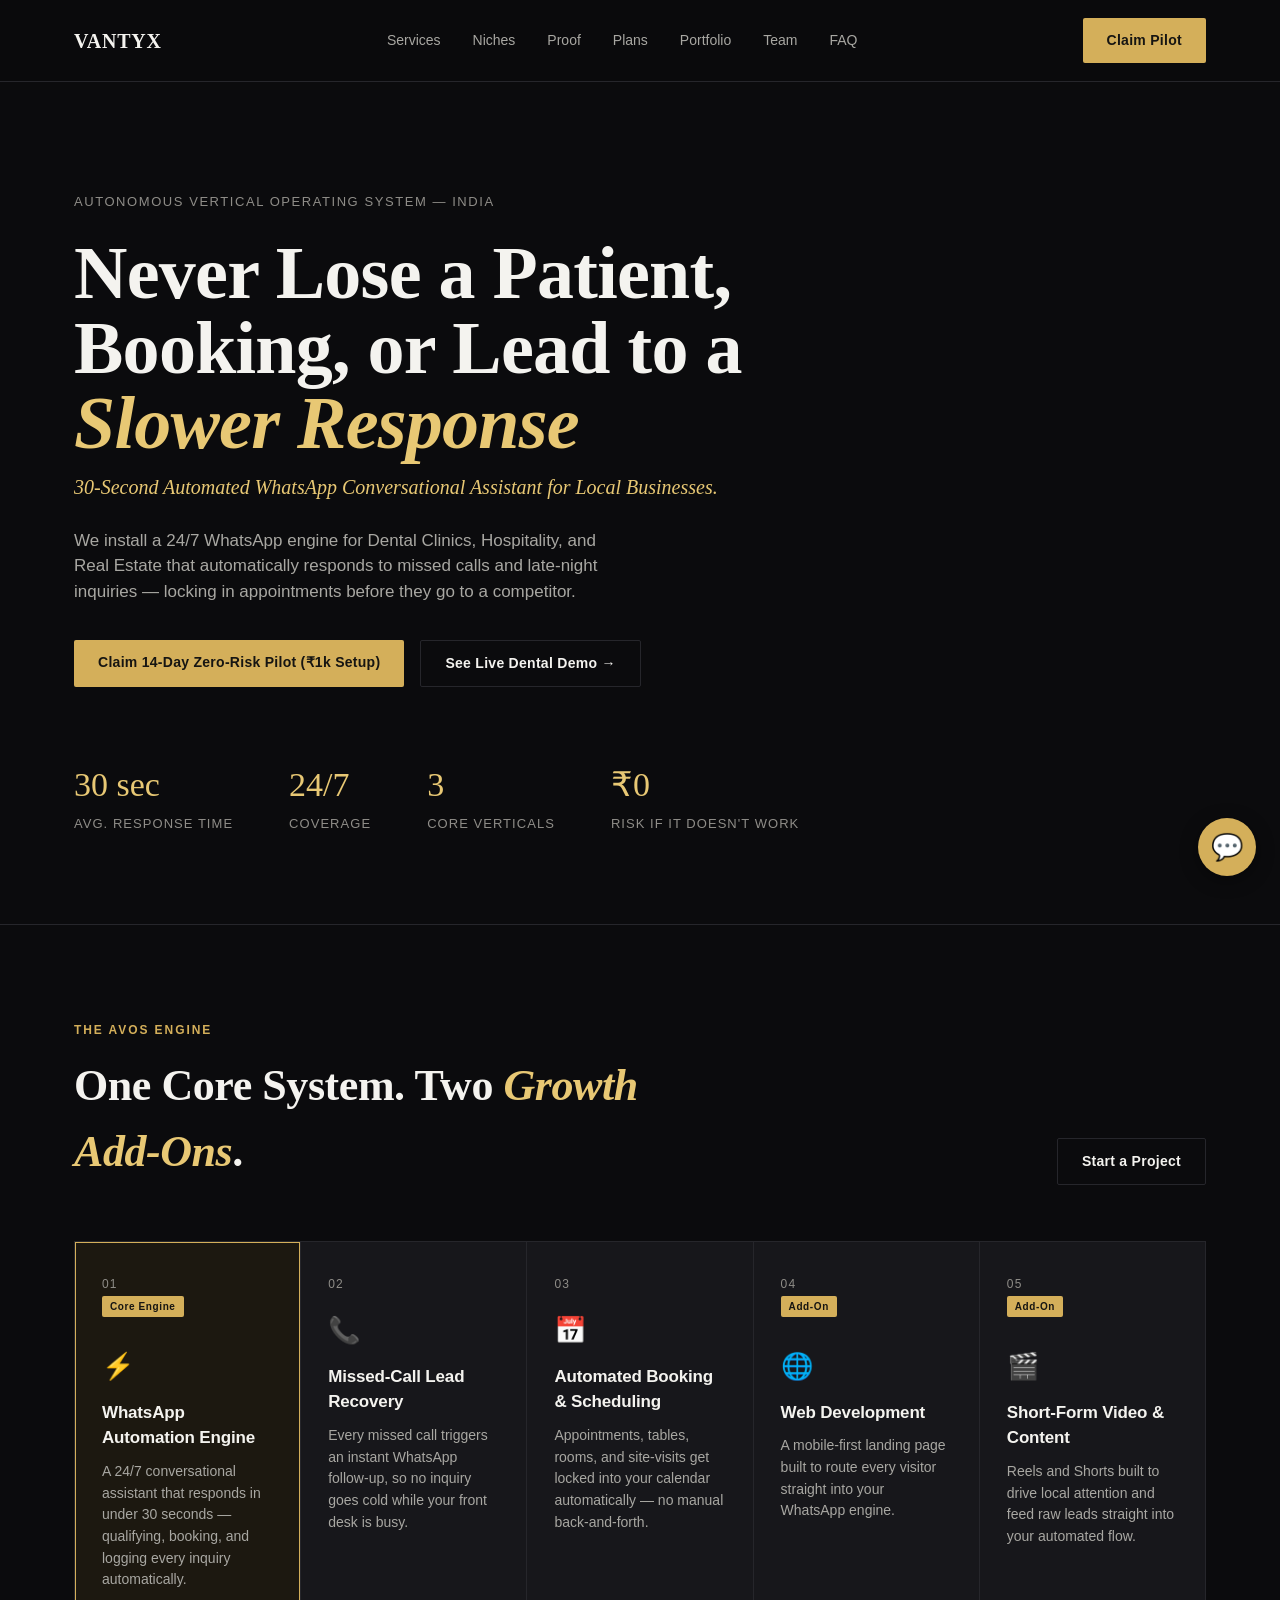
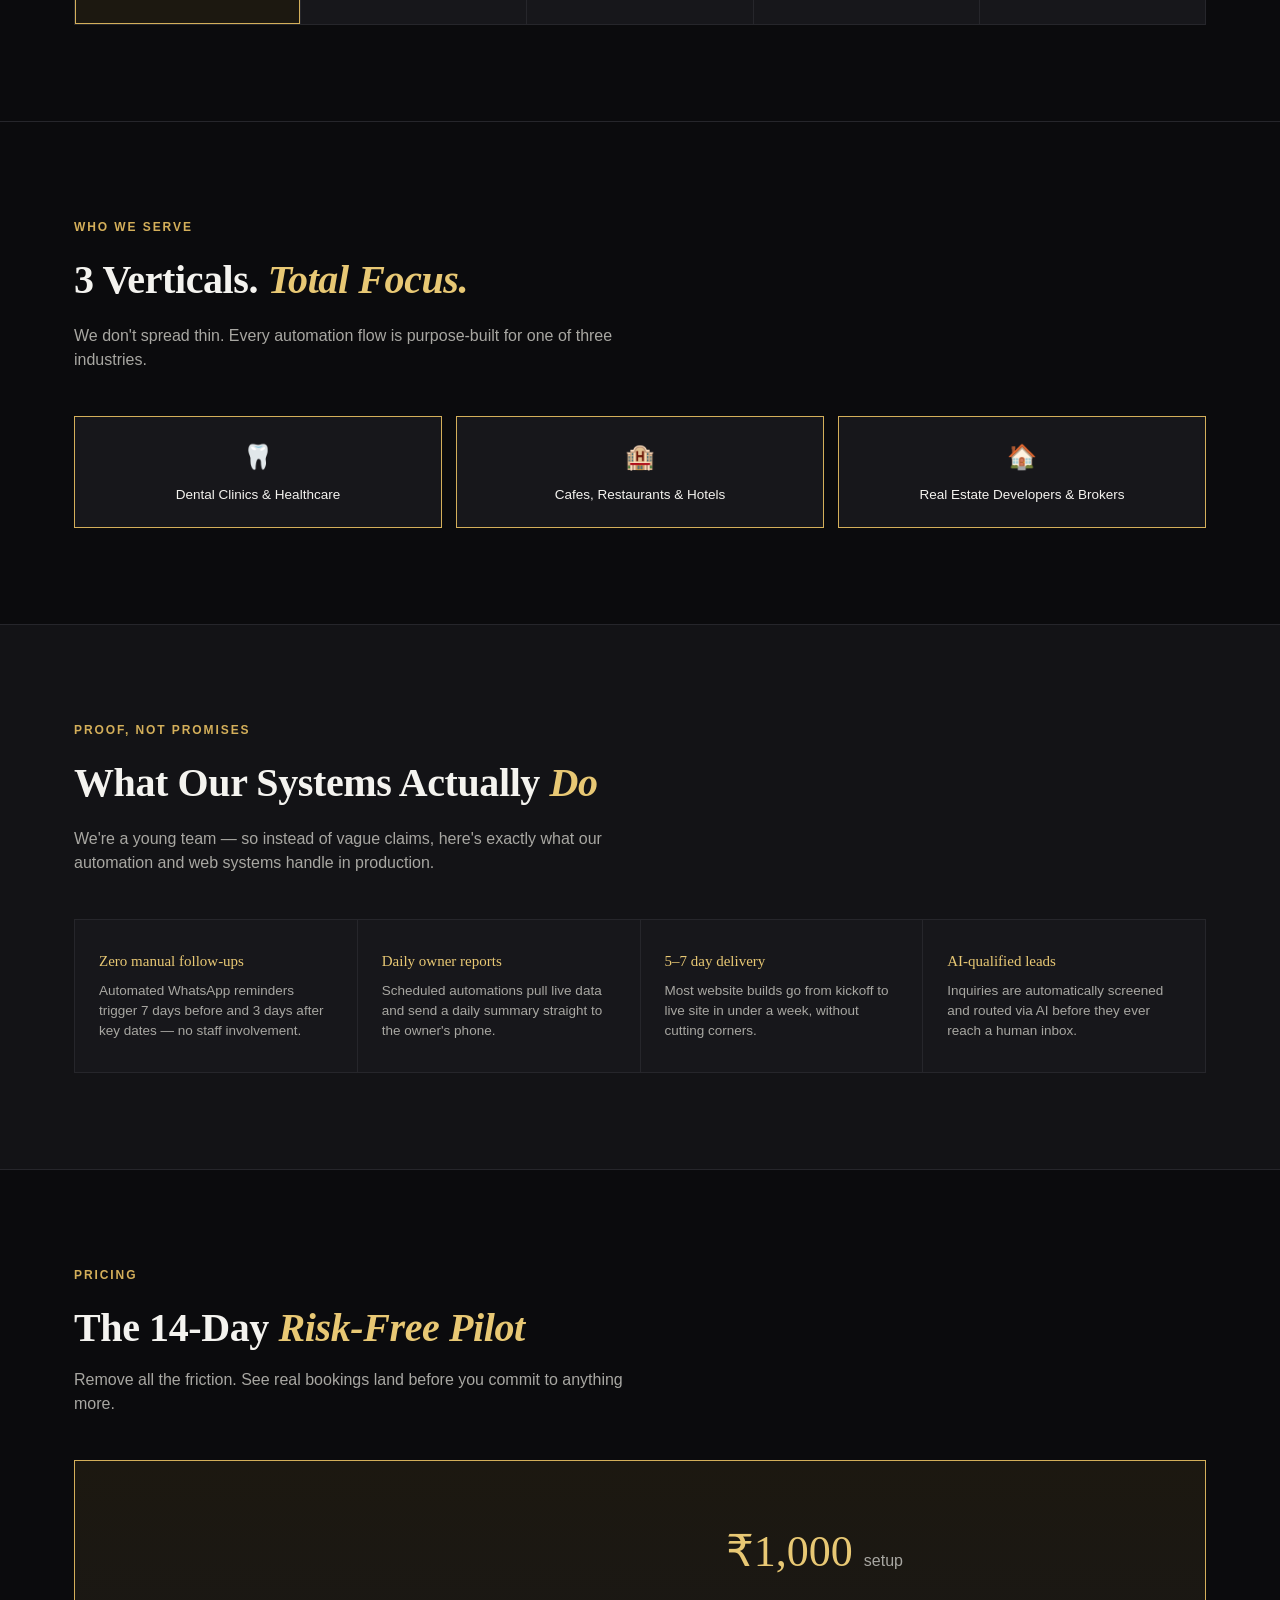
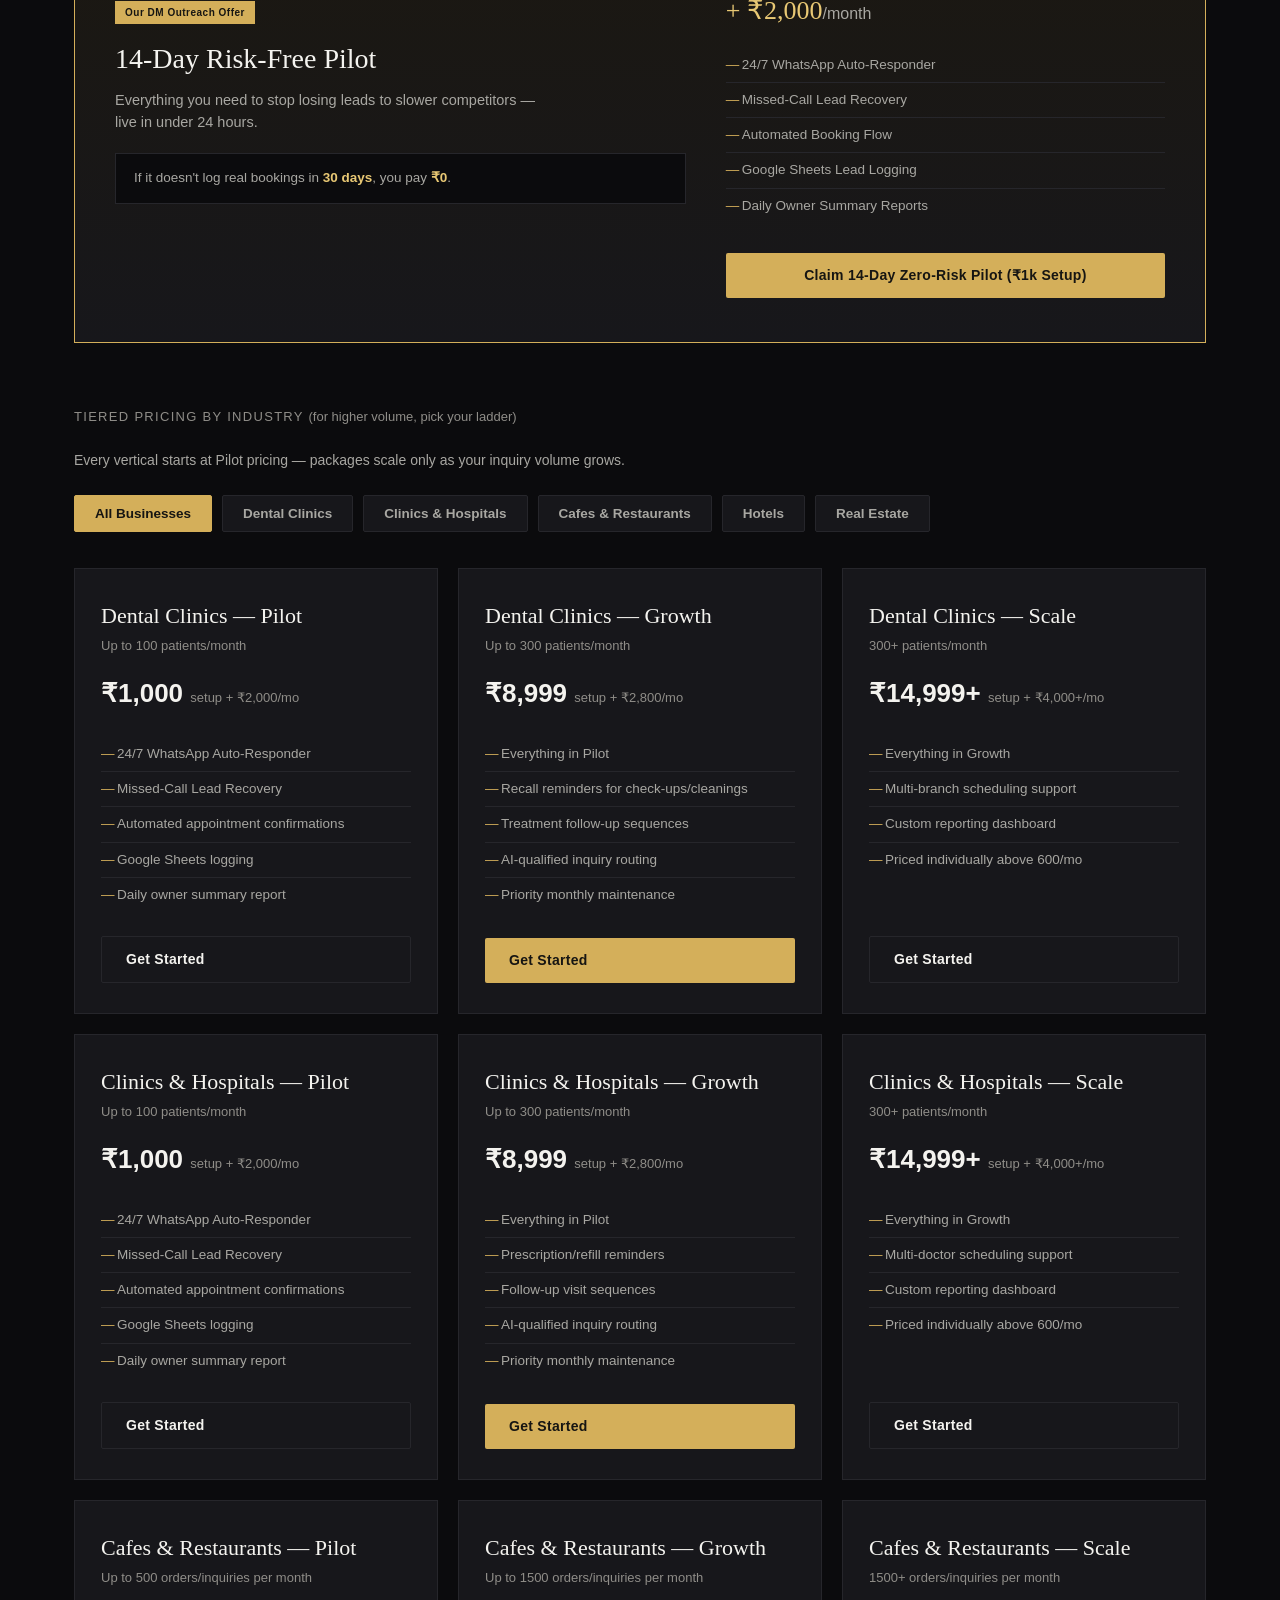
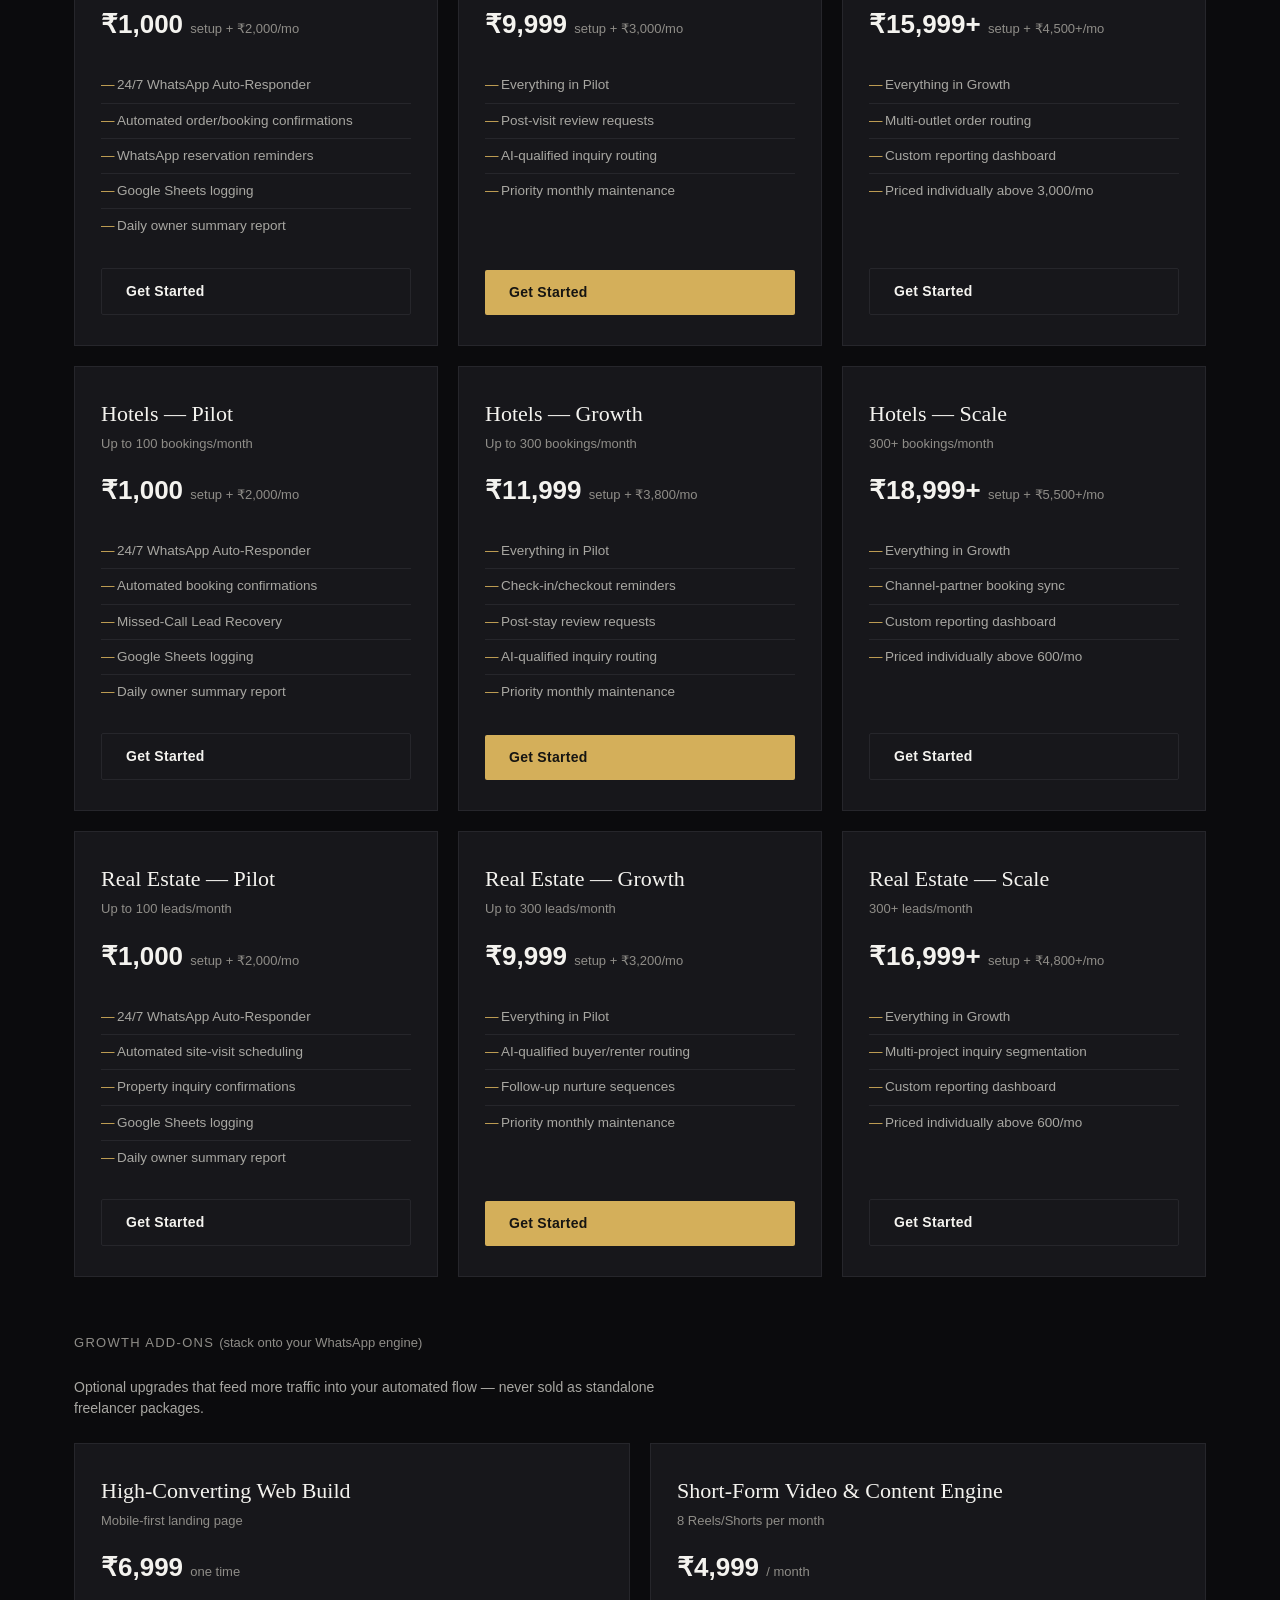
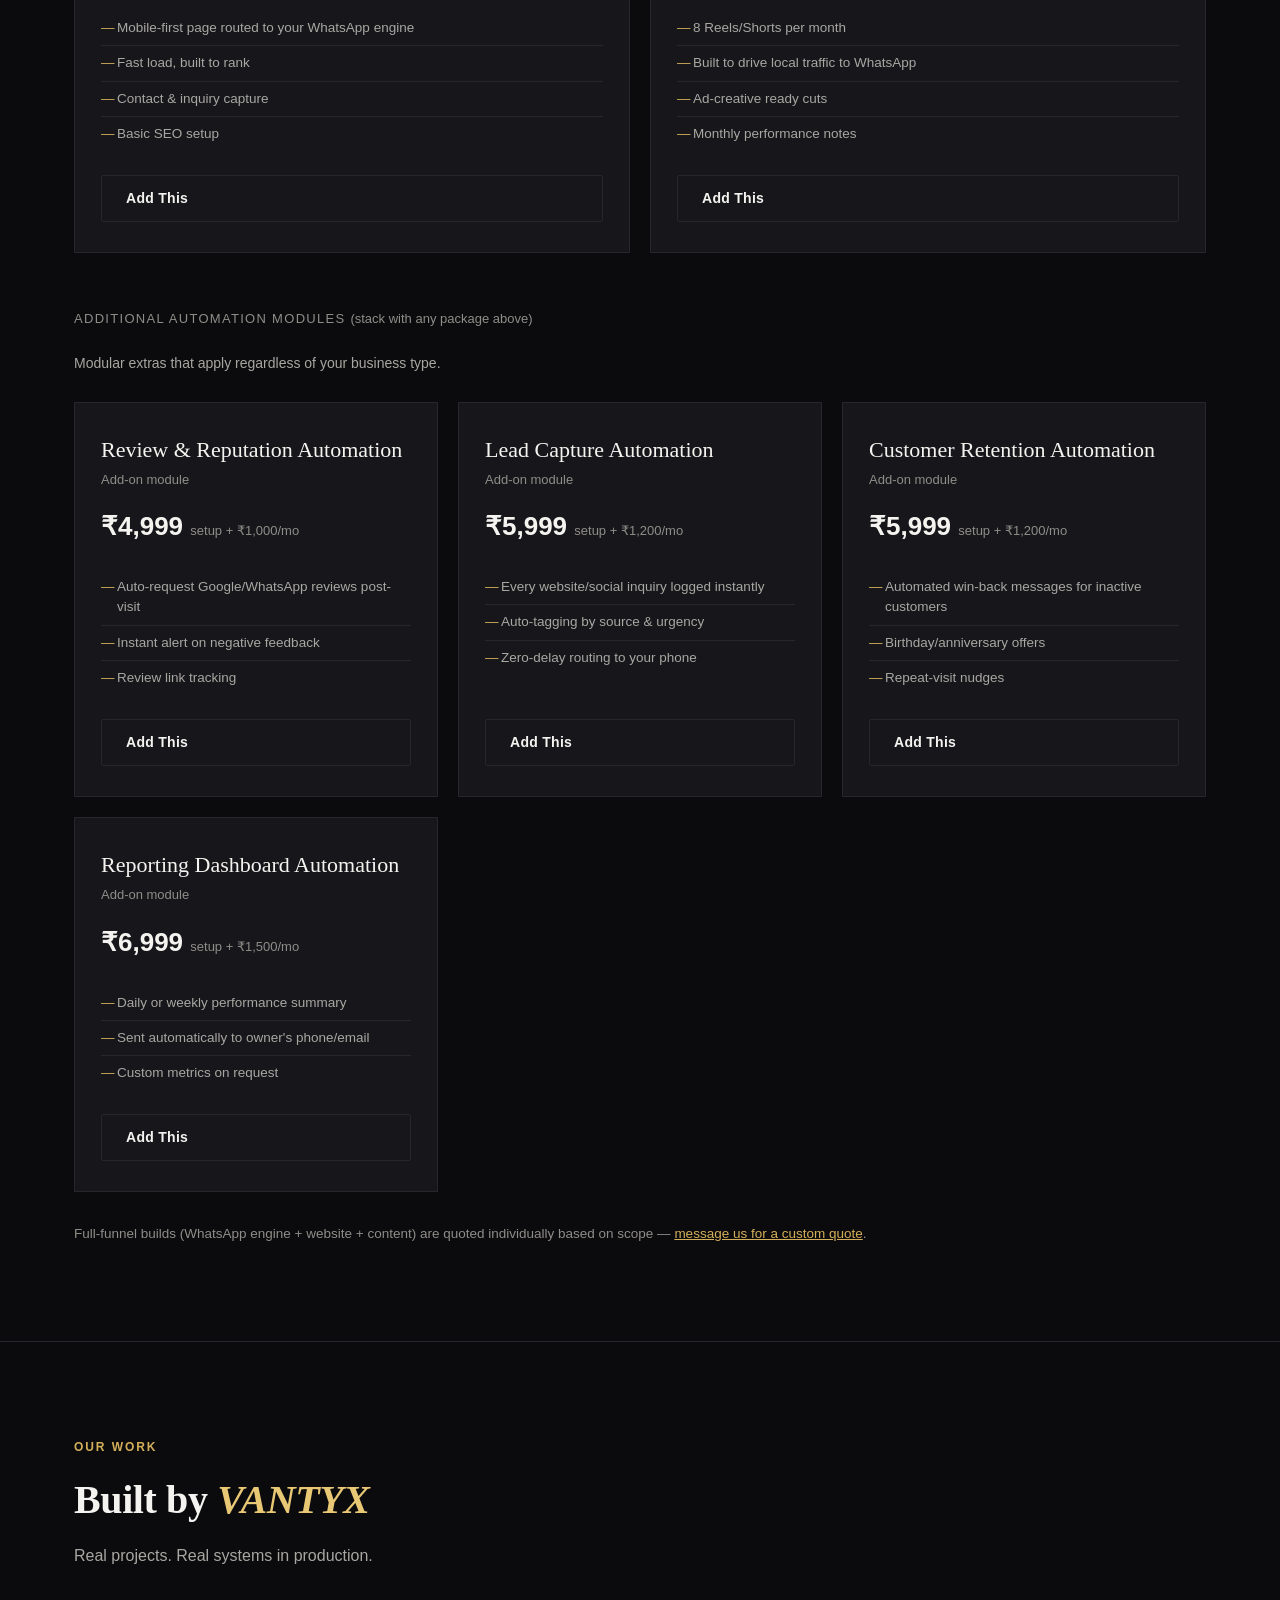
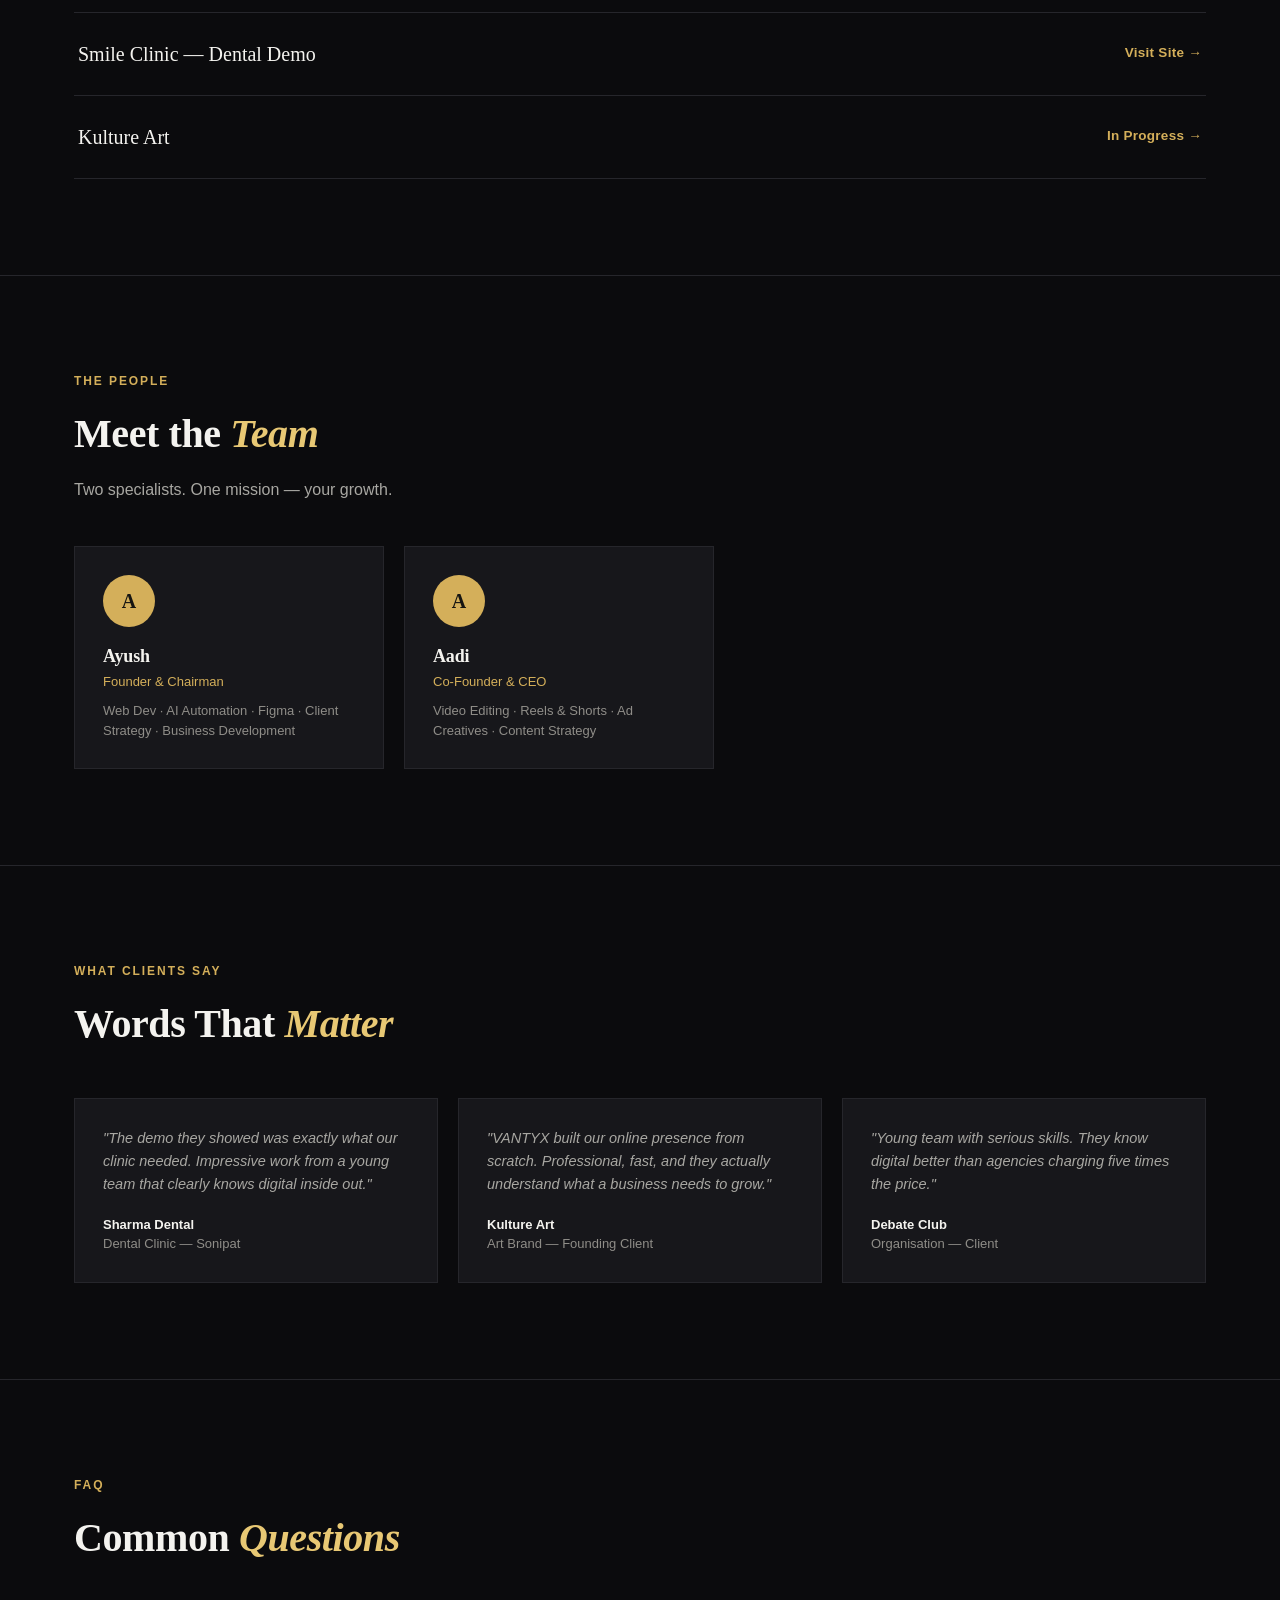
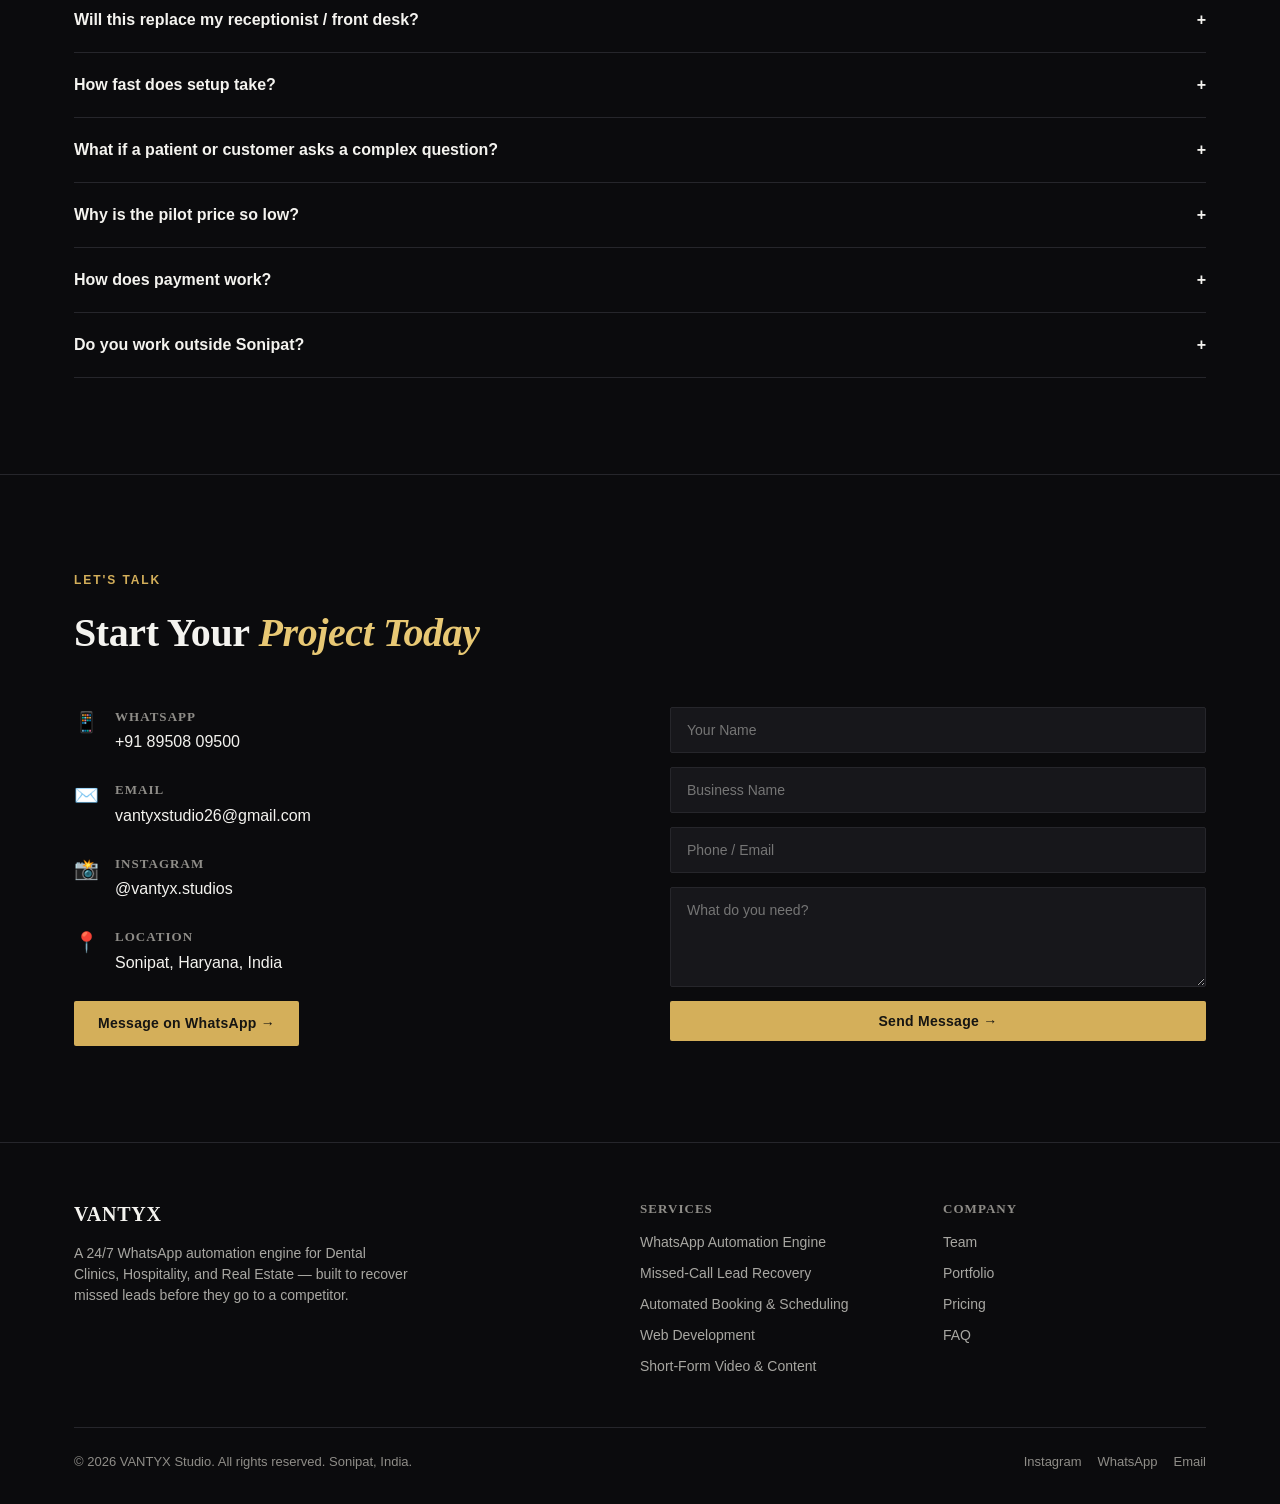
==== index.html @ e20c411e "Add files via upload" ====
<!DOCTYPE html>
<html lang="en-IN">
<head>
<meta charset="UTF-8">
<meta name="viewport" content="width=device-width, initial-scale=1.0">
<title>VANTYX — 24/7 WhatsApp Booking Engine for Dental, Hospitality & Real Estate</title>
<meta name="description" content="VANTYX installs a 24/7 automated WhatsApp booking engine for Dental Clinics, Hospitality, and Real Estate — recovering missed calls and after-hours inquiries before they go to a competitor. 14-day risk-free pilot.">
<meta name="keywords" content="WhatsApp automation for dental clinics, missed call lead recovery, automated booking engine, WhatsApp business assistant India, real estate lead qualification automation, hotel and restaurant WhatsApp bookings, Sonipat Haryana automation agency">
<meta name="robots" content="index, follow">
<meta name="author" content="VANTYX Studio">
<meta name="theme-color" content="#0b0b0d">
<meta name="format-detection" content="telephone=no">
<link rel="icon" href="data:image/svg+xml,%3Csvg xmlns='http://www.w3.org/2000/svg' viewBox='0 0 64 64'%3E%3Crect width='64' height='64' fill='%230b0b0d'/%3E%3Ctext x='32' y='44' font-family='Georgia,serif' font-size='34' font-weight='700' fill='%23d4af5a' text-anchor='middle'%3EV%3C/text%3E%3C/svg%3E">
<link rel="apple-touch-icon" href="data:image/svg+xml,%3Csvg xmlns='http://www.w3.org/2000/svg' viewBox='0 0 64 64'%3E%3Crect width='64' height='64' fill='%230b0b0d'/%3E%3Ctext x='32' y='44' font-family='Georgia,serif' font-size='34' font-weight='700' fill='%23d4af5a' text-anchor='middle'%3EV%3C/text%3E%3C/svg%3E">
<link rel="canonical" href="https://vantyx-studio.netlify.app/">

<!-- Open Graph -->
<meta property="og:type" content="website">
<meta property="og:title" content="VANTYX — 24/7 WhatsApp Booking Engine for Local Businesses">
<meta property="og:description" content="Never lose a patient, booking, or lead to a slower response. 30-second automated WhatsApp assistant for Dental Clinics, Hospitality & Real Estate. 14-day risk-free pilot.">
<meta property="og:url" content="https://vantyx-studio.netlify.app/">
<meta property="og:site_name" content="VANTYX">
<meta property="og:locale" content="en_IN">

<!-- Twitter Card -->
<meta name="twitter:card" content="summary">
<meta name="twitter:title" content="VANTYX — 24/7 WhatsApp Booking Engine for Local Businesses">
<meta name="twitter:description" content="Never lose a patient, booking, or lead to a slower response. 30-second automated WhatsApp assistant for Dental Clinics, Hospitality & Real Estate. 14-day risk-free pilot.">

<!-- Structured Data -->
<script type="application/ld+json">
{
  "@context": "https://schema.org",
  "@type": "ProfessionalService",
  "name": "VANTYX",
  "description": "Autonomous WhatsApp booking engine and lead-recovery automation for Dental Clinics, Hospitality, and Real Estate businesses.",
  "url": "https://vantyx-studio.netlify.app/",
  "telephone": "+91-89508-09500",
  "email": "vantyxstudio26@gmail.com",
  "address": {
    "@type": "PostalAddress",
    "addressLocality": "Sonipat",
    "addressRegion": "Haryana",
    "addressCountry": "IN"
  },
  "areaServed": ["Sonipat", "Panipat", "Karnal", "Ambala", "Faridabad", "Gurugram", "Haryana", "India"],
  "priceRange": "₹₹",
  "sameAs": ["https://instagram.com/vantyx.studios"],
  "makesOffer": [
    {"@type": "Offer", "itemOffered": {"@type": "Service", "name": "WhatsApp Automation Engine"}},
    {"@type": "Offer", "itemOffered": {"@type": "Service", "name": "Missed-Call Lead Recovery"}},
    {"@type": "Offer", "itemOffered": {"@type": "Service", "name": "Automated Booking & Site-Visit Scheduling"}},
    {"@type": "Offer", "itemOffered": {"@type": "Service", "name": "Web Development"}},
    {"@type": "Offer", "itemOffered": {"@type": "Service", "name": "Short-Form Video Content"}}
  ]
}
</script>

<script type="application/ld+json">
{
  "@context": "https://schema.org",
  "@type": "FAQPage",
  "mainEntity": [
    {"@type": "Question", "name": "Will this replace my receptionist / front desk?", "acceptedAnswer": {"@type": "Answer", "text": "No — it covers the moments your front desk can't: after hours, during rush, and the 30+ minutes it takes to call back a missed inquiry. Your team still runs the desk; the WhatsApp engine just makes sure nothing falls through the cracks before they can get to it."}},
    {"@type": "Question", "name": "How fast does setup take?", "acceptedAnswer": {"@type": "Answer", "text": "Under 24 hours. We connect your phone line, website, or Instagram page, configure the booking flow for your business, and it's live — no waiting weeks for a build."}},
    {"@type": "Question", "name": "What if a patient or customer asks a complex question?", "acceptedAnswer": {"@type": "Answer", "text": "The assistant handles the standard 80% — hours, availability, pricing ranges, booking — instantly. Anything it can't answer gets flagged and routed straight to your team on WhatsApp, so no inquiry is ever left hanging."}},
    {"@type": "Question", "name": "Why is the pilot price so low?", "acceptedAnswer": {"@type": "Answer", "text": "Because we'd rather prove it works with real bookings than sell you on a promise. ₹1,000 setup and ₹2,000/month covers our cost to get you live — if it doesn't log real bookings in 30 days, you pay ₹0 and walk away."}},
    {"@type": "Question", "name": "How does payment work?", "acceptedAnswer": {"@type": "Answer", "text": "₹1,000 setup to get started, ₹2,000/month from there — via UPI. Simple and transparent, with no long-term lock-in required."}},
    {"@type": "Question", "name": "Do you work outside Sonipat?", "acceptedAnswer": {"@type": "Answer", "text": "Absolutely. We work with businesses across Haryana — Panipat, Karnal, Ambala, Faridabad, Gurugram — and beyond. Everything is handled online and set up remotely."}}
  ]
}
</script>

<link rel="stylesheet" href="style.css">
</head>
<body>

<a class="skip-link" href="#main">Skip to content</a>

<header>
  <nav class="wrap" aria-label="Primary">
    <div class="logo">VANTYX</div>
    <div class="navlinks" id="navlinks">
      <a href="#services">Services</a>
      <a href="#niches">Niches</a>
      <a href="#proof">Proof</a>
      <a href="#plans">Plans</a>
      <a href="#portfolio">Portfolio</a>
      <a href="#team">Team</a>
      <a href="#faq">FAQ</a>
    </div>
    <div class="nav-right">
      <a class="btn btn-gold nav-cta" href="https://wa.me/918950809500?text=Hi%20VANTYX%2C%20I%27d%20like%20to%20claim%20the%2014-Day%20Zero-Risk%20Pilot.">Claim Pilot</a>
      <button class="menu-toggle" id="menuToggle" aria-label="Open menu" aria-expanded="false" aria-controls="navlinks">
        <span></span><span></span><span></span>
      </button>
    </div>
  </nav>
</header>

<main id="main">

<section class="hero">
  <div class="wrap">
    <div class="hero-tag">Autonomous Vertical Operating System — India</div>
    <h1>Never Lose a Patient, Booking, or Lead to a <em>Slower Response</em></h1>
    <div class="hero-sub">30-Second Automated WhatsApp Conversational Assistant for Local Businesses.</div>
    <p class="hero-desc">We install a 24/7 WhatsApp engine for Dental Clinics, Hospitality, and Real Estate that automatically responds to missed calls and late-night inquiries — locking in appointments before they go to a competitor.</p>
    <div class="hero-cta">
      <a class="btn btn-gold" href="https://wa.me/918950809500?text=Hi%20VANTYX%2C%20I%27d%20like%20to%20claim%20the%2014-Day%20Zero-Risk%20Pilot%20(%E2%82%B91k%20Setup).">Claim 14-Day Zero-Risk Pilot (₹1k Setup)</a>
      <a class="btn btn-outline" href="https://smile-clinic-dental.netlify.app" target="_blank" rel="noopener">See Live Dental Demo →</a>
    </div>
    <div class="stats">
      <div><div class="stat-num">30 sec</div><div class="stat-label">Avg. Response Time</div></div>
      <div><div class="stat-num">24/7</div><div class="stat-label">Coverage</div></div>
      <div><div class="stat-num">3</div><div class="stat-label">Core Verticals</div></div>
      <div><div class="stat-num">₹0</div><div class="stat-label">Risk If It Doesn't Work</div></div>
    </div>
  </div>
</section>

<section id="services">
  <div class="wrap">
    <div class="services-head">
      <div>
        <div class="eyebrow">The AVOS Engine</div>
        <h2>One Core System. Two <em>Growth Add-Ons</em>.</h2>
      </div>
      <a class="btn btn-outline" href="#contact">Start a Project</a>
    </div>
    <div class="service-grid">
      <div class="service-card featured">
        <div class="service-num">01</div>
        <span class="tag-new">Core Engine</span>
        <div class="service-icon">⚡</div>
        <h3>WhatsApp Automation Engine</h3>
        <p>A 24/7 conversational assistant that responds in under 30 seconds — qualifying, booking, and logging every inquiry automatically.</p>
      </div>
      <div class="service-card">
        <div class="service-num">02</div>
        <div class="service-icon">📞</div>
        <h3>Missed-Call Lead Recovery</h3>
        <p>Every missed call triggers an instant WhatsApp follow-up, so no inquiry goes cold while your front desk is busy.</p>
      </div>
      <div class="service-card">
        <div class="service-num">03</div>
        <div class="service-icon">📅</div>
        <h3>Automated Booking & Scheduling</h3>
        <p>Appointments, tables, rooms, and site-visits get locked into your calendar automatically — no manual back-and-forth.</p>
      </div>
      <div class="service-card">
        <div class="service-num">04</div>
        <span class="tag-new">Add-On</span>
        <div class="service-icon">🌐</div>
        <h3>Web Development</h3>
        <p>A mobile-first landing page built to route every visitor straight into your WhatsApp engine.</p>
      </div>
      <div class="service-card">
        <div class="service-num">05</div>
        <span class="tag-new">Add-On</span>
        <div class="service-icon">🎬</div>
        <h3>Short-Form Video & Content</h3>
        <p>Reels and Shorts built to drive local attention and feed raw leads straight into your automated flow.</p>
      </div>
    </div>
  </div>
</section>

<section id="niches">
  <div class="wrap">
    <div class="eyebrow">Who We Serve</div>
    <h2 class="section-title" style="max-width:560px;">3 Verticals. <em>Total Focus.</em></h2>
    <p style="color:var(--text-dim); margin-top:14px; max-width:560px;">We don't spread thin. Every automation flow is purpose-built for one of three industries.</p>
    <div class="niche-grid">
      <div class="niche-pill new"><span>🦷</span>Dental Clinics & Healthcare</div>
      <div class="niche-pill new"><span>🏨</span>Cafes, Restaurants & Hotels</div>
      <div class="niche-pill new"><span>🏠</span>Real Estate Developers & Brokers</div>
    </div>
  </div>
</section>

<section id="proof" class="proof-strip">
  <div class="wrap">
    <div class="eyebrow">Proof, Not Promises</div>
    <h2 class="section-title" style="max-width:600px;">What Our Systems Actually <em>Do</em></h2>
    <p style="color:var(--text-dim); margin-top:14px; max-width:560px;">We're a young team — so instead of vague claims, here's exactly what our automation and web systems handle in production.</p>
    <div class="proof-grid">
      <div class="proof-card">
        <div class="n">Zero manual follow-ups</div>
        <p>Automated WhatsApp reminders trigger 7 days before and 3 days after key dates — no staff involvement.</p>
      </div>
      <div class="proof-card">
        <div class="n">Daily owner reports</div>
        <p>Scheduled automations pull live data and send a daily summary straight to the owner's phone.</p>
      </div>
      <div class="proof-card">
        <div class="n">5–7 day delivery</div>
        <p>Most website builds go from kickoff to live site in under a week, without cutting corners.</p>
      </div>
      <div class="proof-card">
        <div class="n">AI-qualified leads</div>
        <p>Inquiries are automatically screened and routed via AI before they ever reach a human inbox.</p>
      </div>
    </div>
  </div>
</section>

<section id="plans">
  <div class="wrap">
    <div class="eyebrow">Pricing</div>
    <h2 class="section-title">The 14-Day <em>Risk-Free Pilot</em></h2>
    <p class="plans-sub">Remove all the friction. See real bookings land before you commit to anything more.</p>

    <div class="plan-card pilot-card" style="margin-top:44px;">
      <div>
        <div class="plan-badge" style="position:static; display:inline-block; margin-bottom:14px;">Our DM Outreach Offer</div>
        <div class="plan-name" style="font-size:28px;">14-Day Risk-Free Pilot</div>
        <p style="color:var(--text-dim); font-size:14.5px; margin-top:10px; max-width:420px;">Everything you need to stop losing leads to slower competitors — live in under 24 hours.</p>
        <div class="pilot-guarantee">If it doesn't log real bookings in <strong>30 days</strong>, you pay <strong>₹0</strong>.</div>
      </div>
      <div>
        <div class="pilot-price-big">₹1,000 <span>setup</span></div>
        <div class="pilot-price-big" style="font-size:26px; margin-top:0;">+ ₹2,000<span>/month</span></div>
        <ul class="plan-list" style="margin-top:18px;">
          <li>24/7 WhatsApp Auto-Responder</li>
          <li>Missed-Call Lead Recovery</li>
          <li>Automated Booking Flow</li>
          <li>Google Sheets Lead Logging</li>
          <li>Daily Owner Summary Reports</li>
        </ul>
        <a class="btn btn-gold" style="width:100%; text-align:center; margin-top:6px;" href="https://wa.me/918950809500?text=Hi%20VANTYX%2C%20I%27d%20like%20to%20claim%20the%2014-Day%20Zero-Risk%20Pilot%20(%E2%82%B91k%20Setup).">Claim 14-Day Zero-Risk Pilot (₹1k Setup)</a>
      </div>
    </div>

    <div class="plan-group-label" style="margin-top:64px;">Tiered Pricing By Industry <span style="color:var(--text-faint); text-transform:none; letter-spacing:0;">(for higher volume, pick your ladder)</span></div>
    <p style="color:var(--text-dim); font-size:14px; max-width:640px; margin-bottom:24px;">Every vertical starts at Pilot pricing — packages scale only as your inquiry volume grows.</p>

    <div class="automation-filter">
      <button class="filter-btn active" data-filter="all">All Businesses</button>
      <button class="filter-btn" data-filter="dental">Dental Clinics</button>
      <button class="filter-btn" data-filter="clinics">Clinics & Hospitals</button>
      <button class="filter-btn" data-filter="cafe">Cafes & Restaurants</button>
      <button class="filter-btn" data-filter="hotels">Hotels</button>
      <button class="filter-btn" data-filter="realestate">Real Estate</button>
    </div>

    <div class="plan-grid" id="automationGrid">
      <!-- All verticals are generated dynamically by JS below -->
    </div>

    <div class="plan-group-label" style="margin-top:56px;">Growth Add-Ons <span style="color:var(--text-faint); text-transform:none; letter-spacing:0;">(stack onto your WhatsApp engine)</span></div>
    <p style="color:var(--text-dim); font-size:14px; max-width:640px; margin-bottom:24px;">Optional upgrades that feed more traffic into your automated flow — never sold as standalone freelancer packages.</p>
    <div class="plan-grid" style="grid-template-columns:repeat(2,1fr);">
      <div class="plan-card">
        <div class="plan-name">High-Converting Web Build</div>
        <div class="plan-desc">Mobile-first landing page</div>
        <div class="plan-price">₹6,999 <span>one time</span></div>
        <ul class="plan-list">
          <li>Mobile-first page routed to your WhatsApp engine</li>
          <li>Fast load, built to rank</li>
          <li>Contact & inquiry capture</li>
          <li>Basic SEO setup</li>
        </ul>
        <a class="btn btn-outline" href="https://wa.me/918950809500?text=Hi%20VANTYX%2C%20I%27m%20interested%20in%20the%20High-Converting%20Web%20Build%20add-on.%20Can%20you%20share%20more%20details%3F">Add This</a>
      </div>
      <div class="plan-card">
        <div class="plan-name">Short-Form Video & Content Engine</div>
        <div class="plan-desc">8 Reels/Shorts per month</div>
        <div class="plan-price">₹4,999 <span>/ month</span></div>
        <ul class="plan-list">
          <li>8 Reels/Shorts per month</li>
          <li>Built to drive local traffic to WhatsApp</li>
          <li>Ad-creative ready cuts</li>
          <li>Monthly performance notes</li>
        </ul>
        <a class="btn btn-outline" href="https://wa.me/918950809500?text=Hi%20VANTYX%2C%20I%27m%20interested%20in%20the%20Short-Form%20Video%20%26%20Content%20Engine%20add-on.%20Can%20you%20share%20more%20details%3F">Add This</a>
      </div>
    </div>

    <div class="plan-group-label" style="margin-top:56px;">Additional Automation Modules <span style="color:var(--text-faint); text-transform:none; letter-spacing:0;">(stack with any package above)</span></div>
    <p style="color:var(--text-dim); font-size:14px; max-width:640px; margin-bottom:28px;">Modular extras that apply regardless of your business type.</p>
    <div class="plan-grid">
      <div class="plan-card">
        <div class="plan-name">Review & Reputation Automation</div>
        <div class="plan-desc">Add-on module</div>
        <div class="plan-price">₹4,999 <span>setup + ₹1,000/mo</span></div>
        <ul class="plan-list">
          <li>Auto-request Google/WhatsApp reviews post-visit</li>
          <li>Instant alert on negative feedback</li>
          <li>Review link tracking</li>
        </ul>
        <a class="btn btn-outline" href="https://wa.me/918950809500?text=Hi%20VANTYX%2C%20I%27m%20interested%20in%20the%20Review%20%26%20Reputation%20Automation%20add-on.%20Can%20you%20share%20more%20details%3F">Add This</a>
      </div>
      <div class="plan-card">
        <div class="plan-name">Lead Capture Automation</div>
        <div class="plan-desc">Add-on module</div>
        <div class="plan-price">₹5,999 <span>setup + ₹1,200/mo</span></div>
        <ul class="plan-list">
          <li>Every website/social inquiry logged instantly</li>
          <li>Auto-tagging by source & urgency</li>
          <li>Zero-delay routing to your phone</li>
        </ul>
        <a class="btn btn-outline" href="https://wa.me/918950809500?text=Hi%20VANTYX%2C%20I%27m%20interested%20in%20the%20Lead%20Capture%20Automation%20add-on.%20Can%20you%20share%20more%20details%3F">Add This</a>
      </div>
      <div class="plan-card">
        <div class="plan-name">Customer Retention Automation</div>
        <div class="plan-desc">Add-on module</div>
        <div class="plan-price">₹5,999 <span>setup + ₹1,200/mo</span></div>
        <ul class="plan-list">
          <li>Automated win-back messages for inactive customers</li>
          <li>Birthday/anniversary offers</li>
          <li>Repeat-visit nudges</li>
        </ul>
        <a class="btn btn-outline" href="https://wa.me/918950809500?text=Hi%20VANTYX%2C%20I%27m%20interested%20in%20the%20Customer%20Retention%20Automation%20add-on.%20Can%20you%20share%20more%20details%3F">Add This</a>
      </div>
      <div class="plan-card">
        <div class="plan-name">Reporting Dashboard Automation</div>
        <div class="plan-desc">Add-on module</div>
        <div class="plan-price">₹6,999 <span>setup + ₹1,500/mo</span></div>
        <ul class="plan-list">
          <li>Daily or weekly performance summary</li>
          <li>Sent automatically to owner's phone/email</li>
          <li>Custom metrics on request</li>
        </ul>
        <a class="btn btn-outline" href="https://wa.me/918950809500?text=Hi%20VANTYX%2C%20I%27m%20interested%20in%20the%20Reporting%20Dashboard%20Automation%20add-on.%20Can%20you%20share%20more%20details%3F">Add This</a>
      </div>
    </div>

    <p style="margin-top:32px; font-size:13.5px; color:var(--text-faint);">Full-funnel builds (WhatsApp engine + website + content) are quoted individually based on scope — <a href="https://wa.me/918950809500" style="color:var(--gold); text-decoration:underline;">message us for a custom quote</a>.</p>
  </div>
</section>

<section id="portfolio">
  <div class="wrap">
    <div class="eyebrow">Our Work</div>
    <h2 class="section-title">Built by <em>VANTYX</em></h2>
    <p style="color:var(--text-dim); margin-top:14px;">Real projects. Real systems in production.</p>
    <div class="port-list">
      <a class="port-row" href="https://smile-clinic-dental.netlify.app" target="_blank" rel="noopener">
        <span class="port-row-name">Smile Clinic — Dental Demo</span>
        <span class="port-row-link">Visit Site →</span>
      </a>
      <a class="port-row" href="#contact">
        <span class="port-row-name">Kulture Art</span>
        <span class="port-row-link">In Progress →</span>
      </a>
    </div>
  </div>
</section>

<section id="team">
  <div class="wrap">
    <div class="eyebrow">The People</div>
    <h2 class="section-title">Meet the <em>Team</em></h2>
    <p style="color:var(--text-dim); margin-top:14px;">Two specialists. One mission — your growth.</p>
    <div class="team-grid">
      <div class="team-card">
        <div class="avatar">A</div>
        <h3>Ayush</h3>
        <div class="team-role">Founder & Chairman</div>
        <div class="team-skills">Web Dev · AI Automation · Figma · Client Strategy · Business Development</div>
      </div>
      <div class="team-card">
        <div class="avatar">A</div>
        <h3>Aadi</h3>
        <div class="team-role">Co-Founder & CEO</div>
        <div class="team-skills">Video Editing · Reels & Shorts · Ad Creatives · Content Strategy</div>
      </div>
    </div>
  </div>
</section>

<section>
  <div class="wrap">
    <div class="eyebrow">What Clients Say</div>
    <h2 class="section-title">Words That <em>Matter</em></h2>
    <div class="test-grid">
      <div class="test-card">
        <p>"The demo they showed was exactly what our clinic needed. Impressive work from a young team that clearly knows digital inside out."</p>
        <div class="test-who"><strong>Sharma Dental</strong><br>Dental Clinic — Sonipat</div>
      </div>
      <div class="test-card">
        <p>"VANTYX built our online presence from scratch. Professional, fast, and they actually understand what a business needs to grow."</p>
        <div class="test-who"><strong>Kulture Art</strong><br>Art Brand — Founding Client</div>
      </div>
      <div class="test-card">
        <p>"Young team with serious skills. They know digital better than agencies charging five times the price."</p>
        <div class="test-who"><strong>Debate Club</strong><br>Organisation — Client</div>
      </div>
    </div>
  </div>
</section>

<section id="faq">
  <div class="wrap">
    <div class="eyebrow">FAQ</div>
    <h2 class="section-title" style="margin-bottom:20px;">Common <em>Questions</em></h2>

    <details>
      <summary>Will this replace my receptionist / front desk? <span>+</span></summary>
      <p>No — it covers the moments your front desk can't: after hours, during rush, and the 30+ minutes it takes to call back a missed inquiry. Your team still runs the desk; the WhatsApp engine just makes sure nothing falls through the cracks before they can get to it.</p>
    </details>
    <details>
      <summary>How fast does setup take? <span>+</span></summary>
      <p>Under 24 hours. We connect your phone line, website, or Instagram page, configure the booking flow for your business, and it's live — no waiting weeks for a build.</p>
    </details>
    <details>
      <summary>What if a patient or customer asks a complex question? <span>+</span></summary>
      <p>The assistant handles the standard 80% — hours, availability, pricing ranges, booking — instantly. Anything it can't answer gets flagged and routed straight to your team on WhatsApp, so no inquiry is ever left hanging.</p>
    </details>
    <details>
      <summary>Why is the pilot price so low? <span>+</span></summary>
      <p>Because we'd rather prove it works with real bookings than sell you on a promise. ₹1,000 setup and ₹2,000/month covers our cost to get you live — if it doesn't log real bookings in 30 days, you pay ₹0 and walk away.</p>
    </details>
    <details>
      <summary>How does payment work? <span>+</span></summary>
      <p>₹1,000 setup to get started, ₹2,000/month from there — via UPI. Simple and transparent, with no long-term lock-in required.</p>
    </details>
    <details>
      <summary>Do you work outside Sonipat? <span>+</span></summary>
      <p>Absolutely. We work with businesses across Haryana — Panipat, Karnal, Ambala, Faridabad, Gurugram — and beyond. Everything is handled online and set up remotely.</p>
    </details>
  </div>
</section>

<section id="contact">
  <div class="wrap">
    <div class="eyebrow">Let's Talk</div>
    <h2 class="section-title">Start Your <em>Project Today</em></h2>
    <div class="contact-grid">
      <div>
        <div class="contact-row">
          <div class="contact-icon">📱</div>
          <div><h4>WhatsApp</h4><a href="https://wa.me/918950809500">+91 89508 09500</a></div>
        </div>
        <div class="contact-row">
          <div class="contact-icon">✉️</div>
          <div><h4>Email</h4><a href="mailto:vantyxstudio26@gmail.com">vantyxstudio26@gmail.com</a></div>
        </div>
        <div class="contact-row">
          <div class="contact-icon">📸</div>
          <div><h4>Instagram</h4><a href="https://instagram.com/vantyx.studios" target="_blank" rel="noopener">@vantyx.studios</a></div>
        </div>
        <div class="contact-row">
          <div class="contact-icon">📍</div>
          <div><h4>Location</h4>Sonipat, Haryana, India</div>
        </div>
        <a class="btn btn-gold" href="https://wa.me/918950809500">Message on WhatsApp →</a>
      </div>
      <form id="contactForm">
        <label class="sr-only" for="cf-name">Your Name</label>
        <input type="text" id="cf-name" name="name" placeholder="Your Name" required>
        <label class="sr-only" for="cf-business">Business Name</label>
        <input type="text" id="cf-business" name="business" placeholder="Business Name">
        <label class="sr-only" for="cf-contact">Phone / Email</label>
        <input type="text" id="cf-contact" name="contact" placeholder="Phone / Email" required>
        <label class="sr-only" for="cf-need">What do you need?</label>
        <textarea id="cf-need" name="need" placeholder="What do you need?"></textarea>
        <button class="btn btn-gold" type="submit" style="border:none; cursor:pointer;">Send Message →</button>
      </form>
    </div>
  </div>
</section>

</main>

<footer>
  <div class="wrap">
    <div class="foot-grid">
      <div>
        <div class="logo" style="margin-bottom:14px;">VANTYX</div>
        <p style="color:var(--text-dim); font-size:14px; max-width:340px;">A 24/7 WhatsApp automation engine for Dental Clinics, Hospitality, and Real Estate — built to recover missed leads before they go to a competitor.</p>
      </div>
      <div>
        <h4>Services</h4>
        <ul>
          <li><a href="#services">WhatsApp Automation Engine</a></li>
          <li><a href="#services">Missed-Call Lead Recovery</a></li>
          <li><a href="#services">Automated Booking &amp; Scheduling</a></li>
          <li><a href="#services">Web Development</a></li>
          <li><a href="#services">Short-Form Video &amp; Content</a></li>
        </ul>
      </div>
      <div>
        <h4>Company</h4>
        <ul>
          <li><a href="#team">Team</a></li>
          <li><a href="#portfolio">Portfolio</a></li>
          <li><a href="#plans">Pricing</a></li>
          <li><a href="#faq">FAQ</a></li>
        </ul>
      </div>
    </div>
    <div class="foot-bottom">
      <div>© 2026 VANTYX Studio. All rights reserved. Sonipat, India.</div>
      <div style="display:flex; gap:16px;">
        <a href="https://instagram.com/vantyx.studios" target="_blank" rel="noopener">Instagram</a>
        <a href="https://wa.me/918950809500">WhatsApp</a>
        <a href="mailto:vantyxstudio26@gmail.com">Email</a>
      </div>
    </div>
  </div>
</footer>

<!-- CHATBOT WIDGET -->
<button id="vantyx-chat-toggle" aria-label="Chat with VANTYX" aria-expanded="false" aria-controls="vantyx-chat-window">💬</button>
<div id="vantyx-chat-window" role="dialog" aria-label="VANTYX Assistant chat" aria-hidden="true">
  <div class="chat-header">
    <div>
      <h4>VANTYX Assistant</h4>
      <p>● Online — usually replies instantly</p>
    </div>
    <button class="chat-close" id="vantyx-chat-close" aria-label="Close chat">×</button>
  </div>
  <div class="chat-body" id="vantyx-chat-body" aria-live="polite">
    <div class="chat-msg bot">Hey! 👋 I'm the VANTYX assistant. Ask me about our services, pricing, or automation packages for your business — or tap a quick option below.</div>
  </div>
  <div class="chat-quick" id="vantyx-chat-quick">
    <button data-q="services">Our Services</button>
    <button data-q="pricing">Pricing</button>
    <button data-q="realestate">Real Estate Automation</button>
    <button data-q="cafe">Cafe Automation</button>
    <button data-q="contact">Talk to a Human</button>
  </div>
  <div class="chat-input-row">
    <label class="sr-only" for="vantyx-chat-input">Type your question</label>
    <input type="text" id="vantyx-chat-input" placeholder="Type your question...">
    <button id="vantyx-chat-send">Send</button>
  </div>
</div>

<script src="script.js"></script>

</body>
</html>
---- style.css ----
:root{
    --bg: #0b0b0d;
    --bg-raised: #131316;
    --bg-card: #17171b;
    --line: #26262b;
    --text: #f4f3ef;
    --text-dim: #a8a7a2;
    --text-faint: #8f8d88;
    --gold: #d4af5a;
    --gold-bright: #e8c874;
    --accent: #7c5cff;
    --success: #6fae7c;
  }
  *{box-sizing:border-box; margin:0; padding:0;}
  html{scroll-behavior:smooth;}
  body{
    background:var(--bg);
    color:var(--text);
    font-family: 'Inter', -apple-system, BlinkMacSystemFont, 'Segoe UI', sans-serif;
    line-height:1.5;
    -webkit-font-smoothing:antialiased;
  }
  h1,h2,h3,h4{
    font-family: 'Georgia', 'Times New Roman', serif;
    font-weight:700;
    letter-spacing:-0.01em;
  }
  em{font-style:italic; color:var(--gold-bright);}
  a{color:inherit; text-decoration:none;}
  img{max-width:100%; display:block;}
  .wrap{max-width:1180px; margin:0 auto; padding:0 24px;}
  .eyebrow{
    text-transform:uppercase; letter-spacing:0.16em; font-size:12px;
    color:var(--gold); font-weight:600; margin-bottom:14px;
  }
  .section-title{font-size:clamp(28px,4vw,40px);}
  section{padding:96px 0; border-bottom:1px solid var(--line);}

  /* ACCESSIBILITY UTILITIES */
  .sr-only{
    position:absolute; width:1px; height:1px; padding:0; margin:-1px;
    overflow:hidden; clip:rect(0,0,0,0); white-space:nowrap; border:0;
  }
  .skip-link{
    position:absolute; left:12px; top:-48px; z-index:100;
    background:var(--gold); color:#161512; padding:10px 18px;
    font-weight:700; font-size:14px; border-radius:2px; transition:top .2s ease;
  }
  .skip-link:focus{top:12px;}
  a:focus-visible, button:focus-visible, input:focus-visible, textarea:focus-visible, summary:focus-visible{
    outline:2px solid var(--gold); outline-offset:3px;
  }

  /* NAV */
  header{
    position:sticky; top:0; z-index:50;
    background:rgba(11,11,13,0.9); backdrop-filter:blur(10px);
    border-bottom:1px solid var(--line);
    transition:box-shadow .3s ease, border-color .3s ease;
  }
  header.is-scrolled{ box-shadow:0 8px 24px rgba(0,0,0,0.35); border-bottom-color:rgba(212,175,90,0.25); }
  nav.wrap{display:flex; align-items:center; justify-content:space-between; padding:18px 24px;}
  .logo{font-family:'Georgia',serif; font-size:20px; font-weight:700; letter-spacing:0.04em;}
  .navlinks{display:flex; gap:32px; font-size:14px; color:var(--text-dim);}
  .navlinks a:hover{color:var(--text);}
  .nav-right{display:flex; align-items:center; gap:14px;}
  .menu-toggle{
    display:none; flex-direction:column; justify-content:center; gap:5px;
    width:36px; height:36px; background:none; border:1px solid var(--line);
    border-radius:2px; cursor:pointer; padding:0;
  }
  .menu-toggle span{width:16px; height:2px; background:var(--text); margin:0 auto; transition:transform .25s ease, opacity .25s ease;}
  .menu-toggle[aria-expanded="true"] span:nth-child(1){transform:translateY(7px) rotate(45deg);}
  .menu-toggle[aria-expanded="true"] span:nth-child(2){opacity:0;}
  .menu-toggle[aria-expanded="true"] span:nth-child(3){transform:translateY(-7px) rotate(-45deg);}
  .btn{
    display:inline-block; padding:12px 24px; border-radius:2px;
    font-size:14px; font-weight:600; letter-spacing:0.02em;
    transition:all .2s ease;
  }
  .btn-gold{background:var(--gold); color:#161512;}
  .btn-gold:hover{background:var(--gold-bright);}
  .btn-outline{border:1px solid var(--line); color:var(--text);}
  .btn-outline:hover{border-color:var(--gold);}
  @media(max-width:820px){
    .menu-toggle{display:flex;}
    .navlinks{
      display:flex; flex-direction:column; gap:0; position:fixed; top:65px; left:0; right:0;
      background:var(--bg-raised); border-bottom:1px solid var(--line);
      max-height:0; overflow:hidden; transition:max-height .3s ease;
    }
    .navlinks.open{max-height:400px;}
    .navlinks a{padding:16px 24px; border-bottom:1px solid var(--line);}
    .nav-cta{padding:10px 16px; font-size:13px;}
  }

  /* HERO */
  .hero{padding:110px 0 90px; border-bottom:1px solid var(--line);}
  .hero-tag{color:var(--text-faint); font-size:13px; letter-spacing:0.12em; text-transform:uppercase; margin-bottom:24px;}
  .hero h1{font-size:clamp(40px,6vw,74px); line-height:1.02; max-width:820px;}
  .hero-sub{margin-top:10px; color:var(--gold-bright); font-family:'Georgia',serif; font-style:italic; font-size:20px;}
  .hero-desc{margin-top:26px; max-width:560px; color:var(--text-dim); font-size:17px;}
  .hero-cta{margin-top:36px; display:flex; gap:16px; flex-wrap:wrap;}
  .stats{display:flex; gap:56px; margin-top:72px; flex-wrap:wrap;}
  .stat-num{font-family:'Georgia',serif; font-size:34px; color:var(--gold-bright);}
  .stat-label{font-size:13px; color:var(--text-faint); text-transform:uppercase; letter-spacing:0.08em; margin-top:4px;}

  /* SERVICES */
  .services-head{display:flex; justify-content:space-between; align-items:flex-end; margin-bottom:56px; flex-wrap:wrap; gap:20px;}
  .services-head h2{font-size:clamp(30px,4vw,44px); max-width:600px;}
  .service-grid{display:grid; grid-template-columns:repeat(5,1fr); gap:1px; background:var(--line); border:1px solid var(--line);}
  @media(max-width:980px){ .service-grid{grid-template-columns:repeat(2,1fr);} }
  @media(max-width:560px){ .service-grid{grid-template-columns:1fr;} }
  .service-card{background:var(--bg-card); padding:32px 26px; min-height:230px; position:relative; border:1px solid transparent; transition:transform .3s ease, border-color .3s ease, box-shadow .3s ease;}
  .service-card:hover{transform:translateY(-6px); border-color:rgba(212,175,90,0.4); box-shadow:0 16px 34px rgba(0,0,0,0.35);}
  .service-card.featured{background:#1c1810; border:1px solid var(--gold); }
  .service-num{font-size:12px; color:var(--text-faint); letter-spacing:0.1em;}
  .service-icon{font-size:26px; margin:18px 0 14px;}
  .service-card h3{font-size:17px; font-family:'Inter',sans-serif; font-weight:700; margin-bottom:10px;}
  .service-card p{font-size:14px; color:var(--text-dim); line-height:1.55;}
  .tag-new{display:inline-block; background:var(--gold); color:#161512; font-size:10px; font-weight:700; letter-spacing:0.06em; padding:3px 8px; border-radius:2px; margin-bottom:12px;}

  /* NICHES */
  .niche-grid{display:grid; grid-template-columns:repeat(3,1fr); gap:14px; margin-top:44px;}
  @media(max-width:860px){ .niche-grid{grid-template-columns:1fr;} }
  .niche-pill{
    border:1px solid var(--line); background:var(--bg-card); padding:22px 14px;
    text-align:center; font-size:13.5px; color:var(--text-dim);
    transition:transform .3s ease, border-color .3s ease, background .3s ease;
  }
  .niche-pill:hover{transform:translateY(-4px); border-color:var(--gold); background:#1c1810;}
  .niche-pill span{display:block; font-size:24px; margin-bottom:10px;}
  .niche-pill.new{border-color:var(--gold); color:var(--text);}

  /* PROOF STRIP */
  .proof-strip{background:var(--bg-raised);}
  .proof-grid{display:grid; grid-template-columns:repeat(4,1fr); gap:1px; background:var(--line); border:1px solid var(--line); margin-top:44px;}
  @media(max-width:860px){ .proof-grid{grid-template-columns:repeat(2,1fr);} }
  .proof-card{background:var(--bg-card); padding:30px 24px; transition:transform .3s ease, background .3s ease;}
  .proof-card:hover{transform:translateY(-4px); background:#191920;}
  .proof-card .n{font-family:'Georgia',serif; color:var(--gold-bright); font-size:15px; margin-bottom:8px;}
  .proof-card p{font-size:13.5px; color:var(--text-dim); line-height:1.5;}

  /* PLANS */
  .plans-sub{max-width:560px; color:var(--text-dim); margin-top:10px;}
  .plan-group-label{margin-top:56px; margin-bottom:24px; font-size:13px; text-transform:uppercase; letter-spacing:0.1em; color:var(--text-faint);}
  .plan-grid{display:grid; grid-template-columns:repeat(3,1fr); gap:20px;}
  @media(max-width:900px){ .plan-grid{grid-template-columns:repeat(2,1fr);} }
  @media(max-width:600px){ .plan-grid{grid-template-columns:1fr;} }
  .plan-card{
    border:1px solid var(--line); background:var(--bg-card); padding:30px 26px;
    display:flex; flex-direction:column; position:relative;
    transition:transform .3s ease, border-color .3s ease, box-shadow .3s ease;
  }
  .plan-card:hover{transform:translateY(-5px); border-color:rgba(212,175,90,0.45); box-shadow:0 16px 32px rgba(0,0,0,0.3);}
  .plan-card.popular{border-color:var(--gold);}
  .pilot-card{
    border:1px solid var(--gold); background:linear-gradient(180deg,#1c1810,var(--bg-card));
    padding:44px 40px; display:grid; grid-template-columns:1.3fr 1fr; gap:40px; align-items:center;
    animation:pilotGlow 3.4s ease-in-out infinite;
  }
  .pilot-card:hover{transform:none;}
  @keyframes pilotGlow{
    0%,100%{ box-shadow:0 0 0 rgba(212,175,90,0); }
    50%{ box-shadow:0 0 40px rgba(212,175,90,0.15); }
  }
  @media(max-width:800px){ .pilot-card{grid-template-columns:1fr;} }
  .pilot-price-big{font-family:'Georgia',serif; font-size:44px; color:var(--gold-bright); margin:14px 0 6px;}
  .pilot-price-big span{font-size:16px; color:var(--text-dim); font-family:'Inter',sans-serif; font-weight:400;}
  .pilot-guarantee{margin-top:20px; padding:14px 18px; border:1px solid var(--line); background:var(--bg); font-size:13.5px; color:var(--text-dim);}
  .pilot-guarantee strong{color:var(--gold-bright);}
  .plan-badge{position:absolute; top:-11px; left:26px; background:var(--gold); color:#161512; font-size:10px; font-weight:700; padding:4px 10px; letter-spacing:0.05em;}
  .plan-name{font-family:'Georgia',serif; font-size:22px; margin-bottom:4px;}
  .plan-desc{font-size:13px; color:var(--text-faint); margin-bottom:18px;}
  .plan-price{font-size:26px; font-weight:700; margin-bottom:4px;}
  .plan-price span{font-size:13px; color:var(--text-faint); font-weight:400;}
  .plan-list{list-style:none; margin:20px 0 24px; flex-grow:1;}
  .plan-list li{font-size:13.5px; color:var(--text-dim); padding:7px 0; border-bottom:1px solid var(--line); padding-left:16px; position:relative;}
  .plan-list li:before{content:"—"; position:absolute; left:0; color:var(--gold);}
  .plan-list li:last-child{border-bottom:none;}
  .automation-filter{display:flex; gap:10px; flex-wrap:wrap; margin-bottom:36px;}
  .filter-btn{
    padding:10px 20px; border:1px solid var(--line); background:var(--bg-card);
    color:var(--text-dim); font-size:13.5px; font-weight:600; font-family:inherit;
    cursor:pointer; border-radius:2px; transition:all .2s ease;
  }
  .filter-btn:hover{border-color:var(--gold); color:var(--text);}
  .filter-btn.active{background:var(--gold); color:#161512; border-color:var(--gold);}
  .member-select{
    width:100%; background:var(--bg); border:1px solid var(--line); color:var(--text);
    padding:12px 14px; font-size:14px; font-family:inherit; border-radius:2px; margin-bottom:16px; cursor:pointer;
  }
  .member-select:focus{outline:none; border-color:var(--gold);}

  /* PORTFOLIO */
  .port-list{margin-top:44px; border-top:1px solid var(--line);}
  .port-row{
    display:flex; align-items:center; justify-content:space-between;
    padding:26px 4px; border-bottom:1px solid var(--line);
    transition:padding-left .2s ease;
  }
  .port-row:hover{padding-left:14px;}
  .port-row-name{font-family:'Georgia',serif; font-size:20px; color:var(--text);}
  .port-row-link{font-size:13.5px; color:var(--gold); font-weight:600; letter-spacing:0.02em; white-space:nowrap;}
  .port-row:hover .port-row-link{color:var(--gold-bright);}

  /* TEAM */
  .team-grid{display:grid; grid-template-columns:repeat(2,1fr); gap:20px; margin-top:44px; max-width:640px;}
  @media(max-width:600px){ .team-grid{grid-template-columns:1fr;} }
  .team-card{border:1px solid var(--line); background:var(--bg-card); padding:28px; transition:transform .3s ease, border-color .3s ease;}
  .team-card:hover{transform:translateY(-4px); border-color:rgba(212,175,90,0.4);}
  .avatar{width:52px; height:52px; border-radius:50%; background:var(--gold); color:#161512; font-family:'Georgia',serif; font-weight:700; font-size:20px; display:flex; align-items:center; justify-content:center; margin-bottom:16px;}
  .team-card h3{font-size:18px; margin-bottom:2px;}
  .team-role{color:var(--gold); font-size:13px; margin-bottom:10px;}
  .team-skills{font-size:13px; color:var(--text-faint);}

  /* TESTIMONIALS */
  .test-grid{display:grid; grid-template-columns:repeat(3,1fr); gap:20px; margin-top:44px;}
  @media(max-width:900px){ .test-grid{grid-template-columns:1fr;} }
  .test-card{border:1px solid var(--line); background:var(--bg-card); padding:28px; transition:transform .3s ease, border-color .3s ease;}
  .test-card:hover{transform:translateY(-4px); border-color:rgba(212,175,90,0.4);}
  .test-card p{font-size:14.5px; color:var(--text-dim); line-height:1.6; font-style:italic;}
  .test-who{margin-top:18px; font-size:13px; color:var(--text-faint);}
  .test-who strong{color:var(--text);}

  /* FAQ */
  details{border-bottom:1px solid var(--line); padding:20px 0;}
  summary{cursor:pointer; font-size:16px; font-weight:600; list-style:none; display:flex; justify-content:space-between;}
  summary span{transition:transform .3s ease, color .3s ease; display:inline-block;}
  details[open] summary span{transform:rotate(45deg); color:var(--gold);}
  details p{animation:faqFade .35s ease;}
  @keyframes faqFade{from{opacity:0; transform:translateY(-4px);} to{opacity:1; transform:translateY(0);}}
  summary::-webkit-details-marker{display:none;}
  details p{margin-top:14px; color:var(--text-dim); font-size:14.5px; max-width:640px;}

  /* CONTACT */
  .contact-grid{display:grid; grid-template-columns:1fr 1fr; gap:60px; margin-top:44px;}
  @media(max-width:860px){ .contact-grid{grid-template-columns:1fr;} }
  .contact-row{display:flex; gap:16px; align-items:flex-start; margin-bottom:26px;}
  .contact-icon{font-size:20px;}
  .contact-row h4{font-size:13px; text-transform:uppercase; letter-spacing:0.08em; color:var(--text-faint); margin-bottom:4px;}
  form{display:flex; flex-direction:column; gap:14px;}
  input, textarea{
    background:var(--bg-card); border:1px solid var(--line); color:var(--text);
    padding:14px 16px; font-size:14px; font-family:inherit; border-radius:2px;
  }
  input:focus, textarea:focus{outline:none; border-color:var(--gold);}
  textarea{resize:vertical; min-height:100px;}

  footer{padding:56px 0 32px;}
  .foot-grid{display:grid; grid-template-columns:2fr 1fr 1fr; gap:40px; margin-bottom:40px;}
  @media(max-width:700px){ .foot-grid{grid-template-columns:1fr;} }
  .foot-grid h4{font-size:13px; text-transform:uppercase; letter-spacing:0.08em; color:var(--text-faint); margin-bottom:14px;}
  .foot-grid ul{list-style:none;}
  .foot-grid li{margin-bottom:10px; font-size:14px; color:var(--text-dim);}
  .foot-grid li a:hover{color:var(--gold);}
  .foot-bottom{border-top:1px solid var(--line); padding-top:24px; font-size:13px; color:var(--text-faint); display:flex; justify-content:space-between; flex-wrap:wrap; gap:12px;}

  /* CHATBOT WIDGET */
  #vantyx-chat-toggle{
    position:fixed; bottom:24px; right:24px; z-index:200;
    width:58px; height:58px; border-radius:50%; background:var(--gold);
    display:flex; align-items:center; justify-content:center; cursor:pointer;
    box-shadow:0 4px 18px rgba(0,0,0,0.4); border:none; font-size:26px;
    transition:transform .2s ease;
  }
  #vantyx-chat-toggle:hover{transform:scale(1.06);}
  #vantyx-chat-window{
    position:fixed; bottom:94px; right:24px; z-index:200;
    width:340px; max-width:calc(100vw - 32px); height:460px; max-height:calc(100vh - 140px);
    background:var(--bg-card); border:1px solid var(--line); border-radius:8px;
    display:none; flex-direction:column; overflow:hidden;
    box-shadow:0 12px 40px rgba(0,0,0,0.5);
  }
  #vantyx-chat-window.open{display:flex;}
  .chat-header{
    background:var(--bg-raised); padding:16px 18px; border-bottom:1px solid var(--line);
    display:flex; justify-content:space-between; align-items:center;
  }
  .chat-header h4{font-family:'Inter',sans-serif; font-size:14px; color:var(--text); margin:0;}
  .chat-header p{font-size:11.5px; color:var(--success); margin-top:2px;}
  .chat-close{cursor:pointer; color:var(--text-faint); font-size:20px; line-height:1; background:none; border:none;}
  .chat-close:hover{color:var(--text);}
  .chat-body{flex:1; overflow-y:auto; padding:16px; display:flex; flex-direction:column; gap:10px;}
  .chat-msg{max-width:82%; padding:10px 14px; border-radius:10px; font-size:13.5px; line-height:1.5;}
  .chat-msg.bot{background:var(--bg-raised); color:var(--text-dim); align-self:flex-start; border-bottom-left-radius:2px;}
  .chat-msg.user{background:var(--gold); color:#161512; align-self:flex-end; border-bottom-right-radius:2px;}
  .chat-quick{display:flex; flex-wrap:wrap; gap:8px; padding:0 16px 12px;}
  .chat-quick button{
    background:var(--bg-raised); border:1px solid var(--line); color:var(--text-dim);
    font-size:12px; padding:7px 12px; border-radius:14px; cursor:pointer; font-family:inherit;
  }
  .chat-quick button:hover{border-color:var(--gold); color:var(--text);}
  .chat-input-row{display:flex; border-top:1px solid var(--line); padding:10px;}
  .chat-input-row input{
    flex:1; background:var(--bg); border:1px solid var(--line); color:var(--text);
    padding:10px 12px; font-size:13.5px; border-radius:6px; font-family:inherit;
  }
  .chat-input-row input:focus{outline:none; border-color:var(--gold);}
  .chat-input-row button{
    margin-left:8px; background:var(--gold); border:none; color:#161512;
    padding:0 16px; border-radius:6px; font-weight:700; cursor:pointer; font-size:13px;
  }
  @media(max-width:480px){
    #vantyx-chat-window{ right:16px; bottom:88px; width:calc(100vw - 32px); }
    #vantyx-chat-toggle{ right:16px; bottom:16px; }
  }

  /* SCROLL REVEAL — class is added by JS only, so content is fully visible with JS disabled */
  .reveal{ opacity:0; transform:translateY(24px); transition:opacity .6s ease, transform .6s ease; }
  .reveal.is-visible{ opacity:1; transform:translateY(0); }

  /* REDUCED MOTION — respect the user's OS-level preference */
  @media (prefers-reduced-motion: reduce){
    *{ animation-duration:0.001ms !important; animation-iteration-count:1 !important; transition-duration:0.001ms !important; scroll-behavior:auto !important; }
    .pilot-card{ animation:none; }
    .reveal{ opacity:1 !important; transform:none !important; }
  }
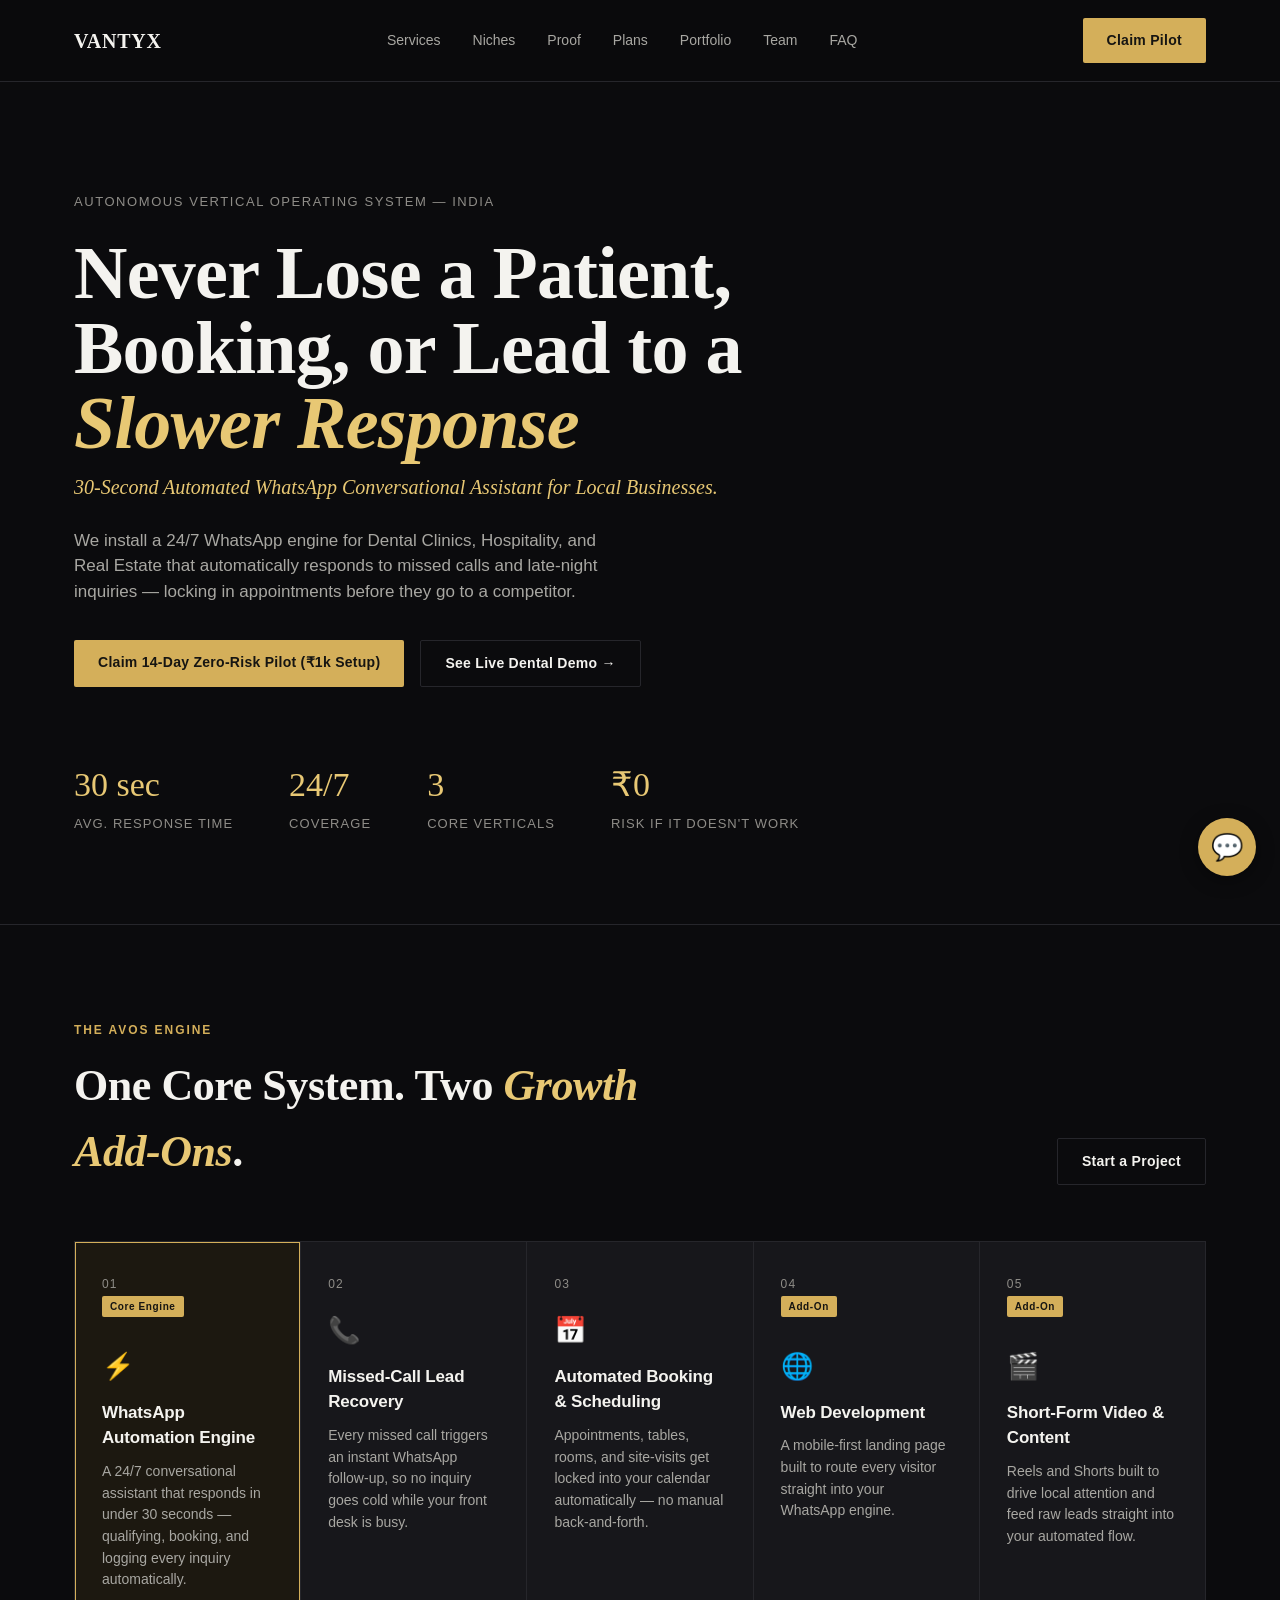
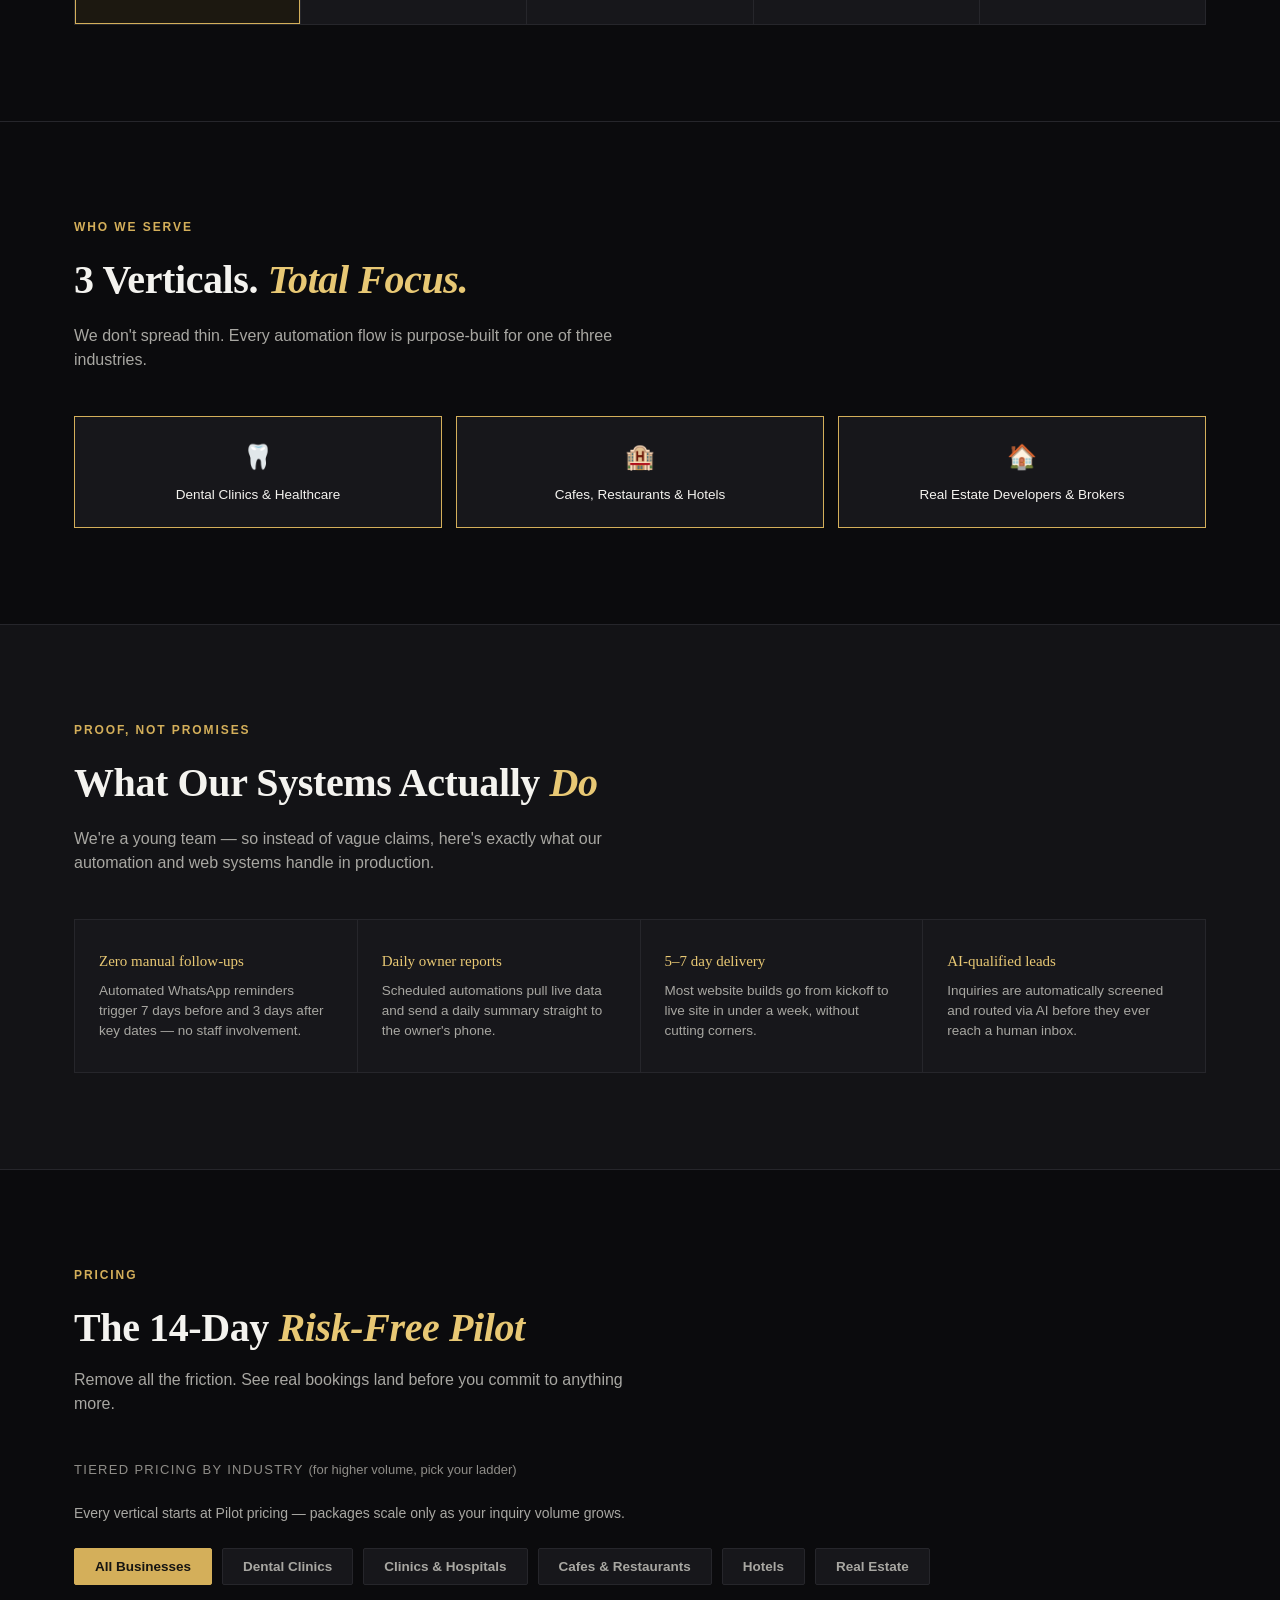
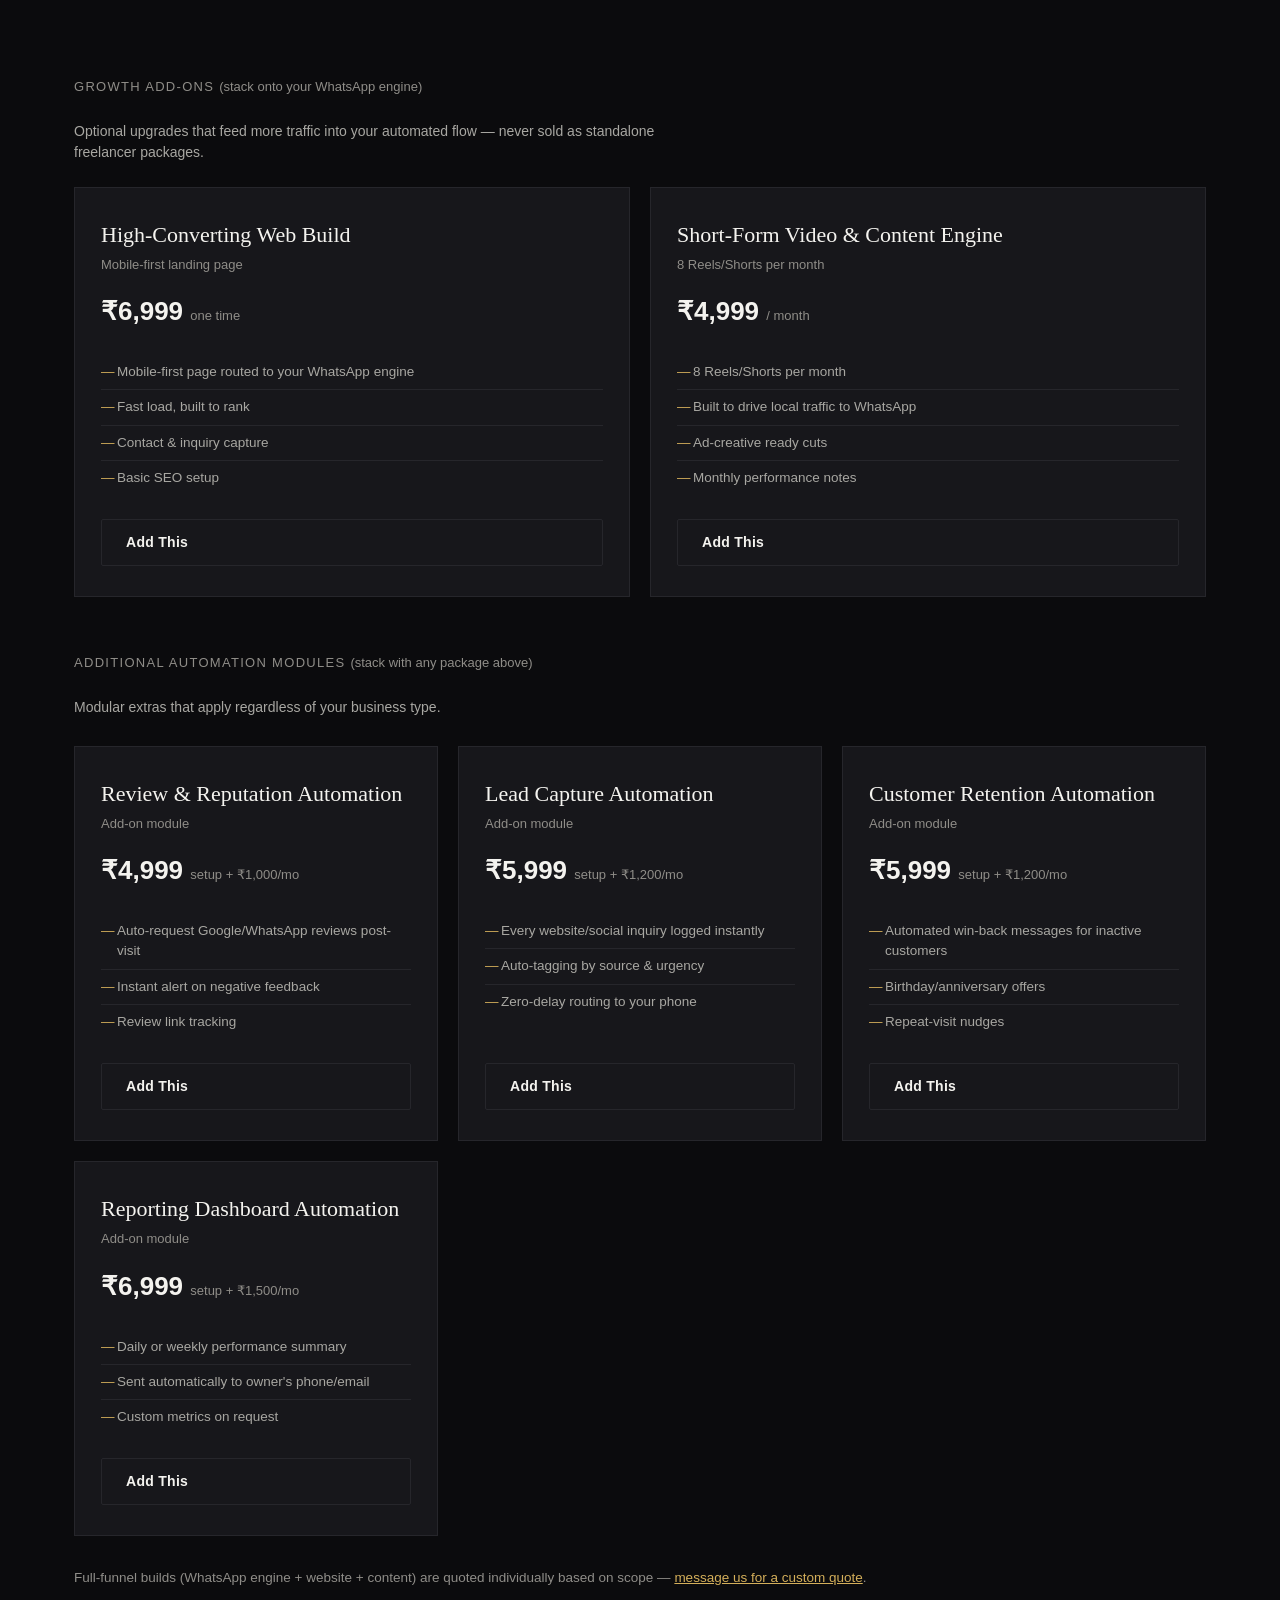
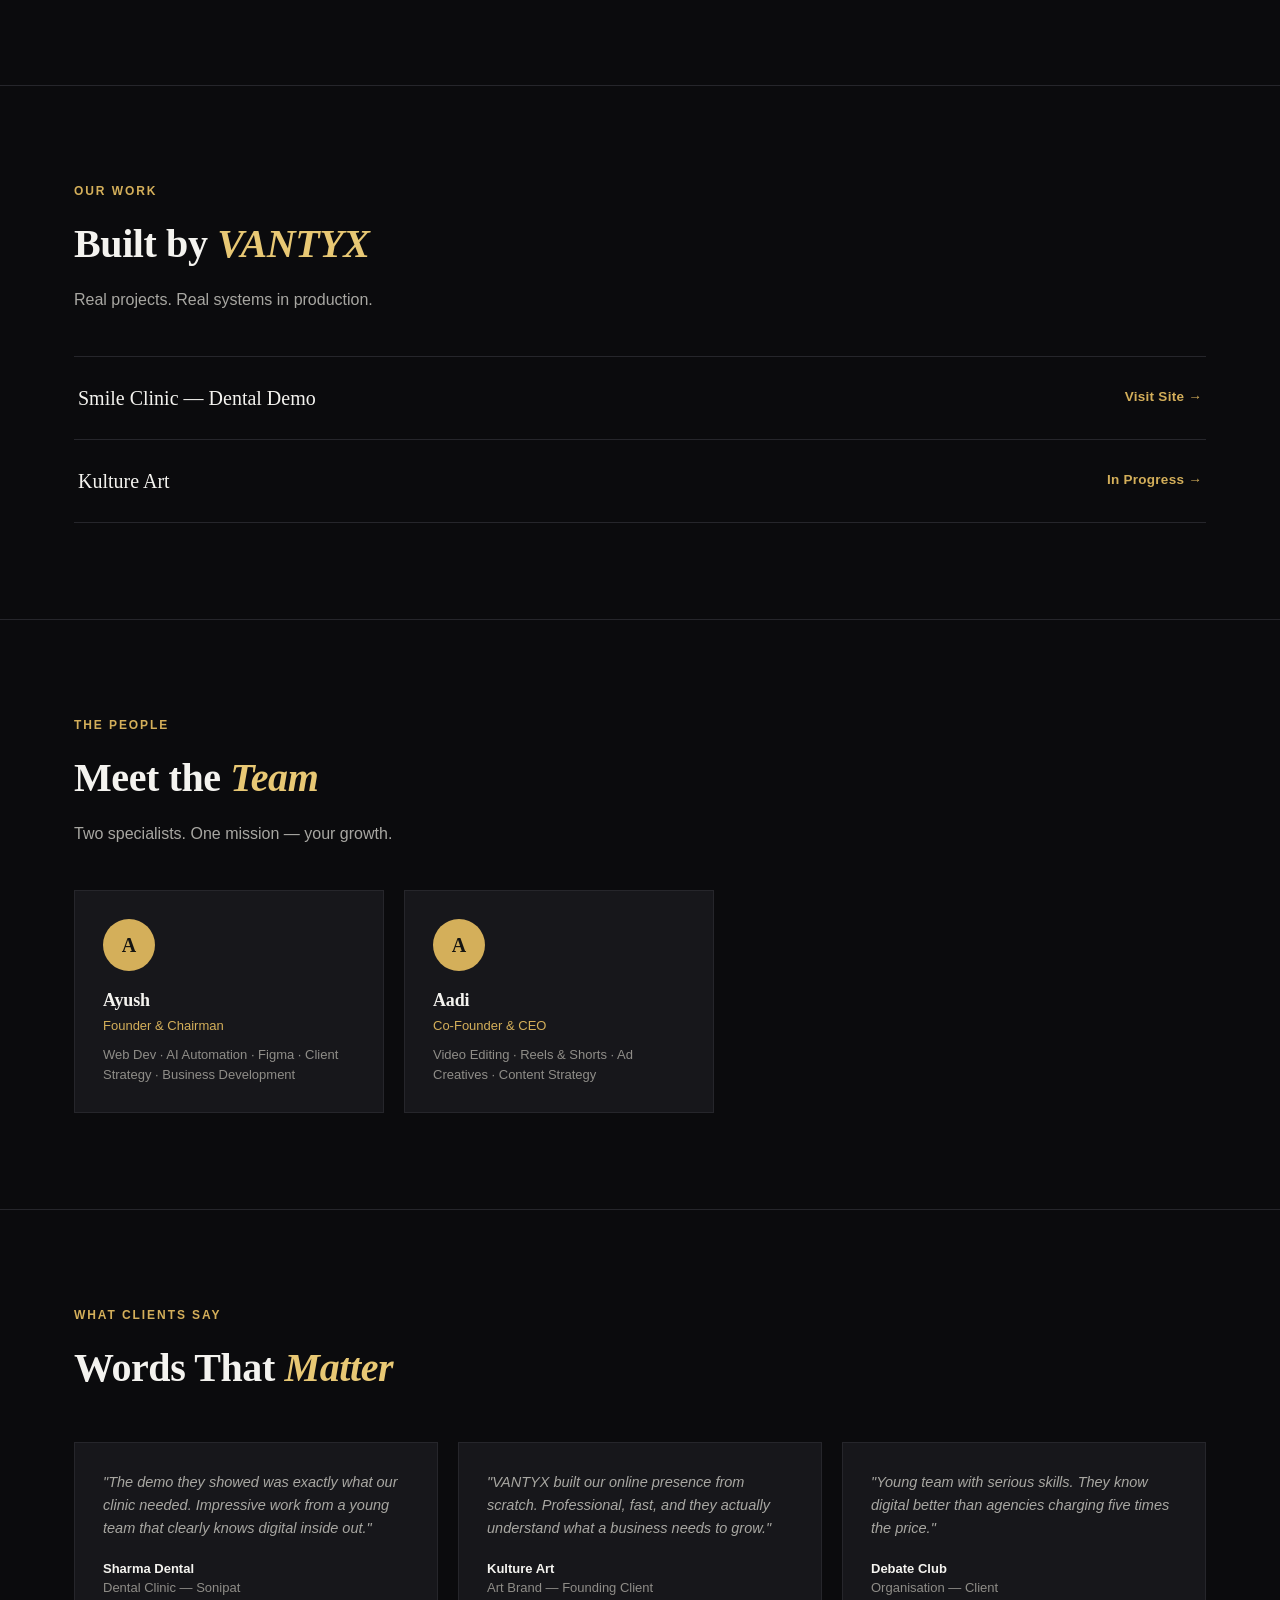
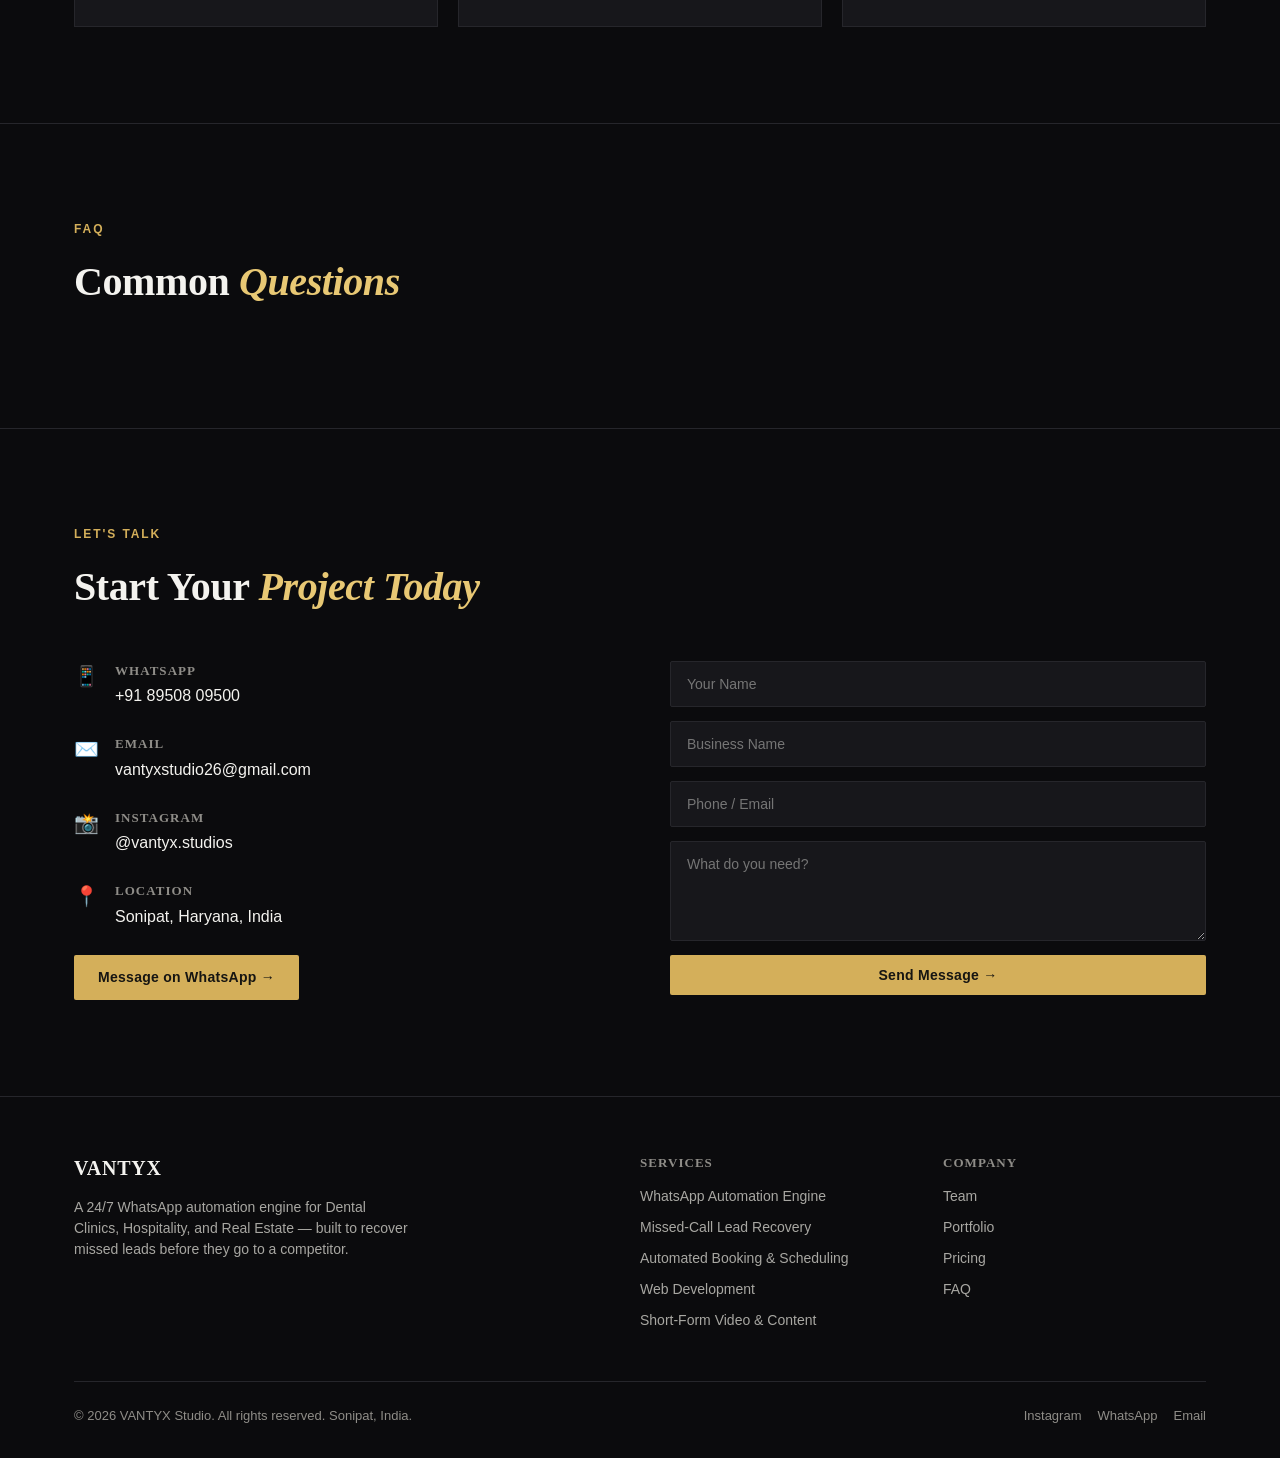
==== commit f729ea4c: "Update index.html" ====
--- a/index.html
+++ b/index.html
@@ -64,14 +64,24 @@
     {"@type": "Question", "name": "Will this replace my receptionist / front desk?", "acceptedAnswer": {"@type": "Answer", "text": "No — it covers the moments your front desk can't: after hours, during rush, and the 30+ minutes it takes to call back a missed inquiry. Your team still runs the desk; the WhatsApp engine just makes sure nothing falls through the cracks before they can get to it."}},
     {"@type": "Question", "name": "How fast does setup take?", "acceptedAnswer": {"@type": "Answer", "text": "Under 24 hours. We connect your phone line, website, or Instagram page, configure the booking flow for your business, and it's live — no waiting weeks for a build."}},
     {"@type": "Question", "name": "What if a patient or customer asks a complex question?", "acceptedAnswer": {"@type": "Answer", "text": "The assistant handles the standard 80% — hours, availability, pricing ranges, booking — instantly. Anything it can't answer gets flagged and routed straight to your team on WhatsApp, so no inquiry is ever left hanging."}},
-    {"@type": "Question", "name": "Why is the pilot price so low?", "acceptedAnswer": {"@type": "Answer", "text": "Because we'd rather prove it works with real bookings than sell you on a promise. ₹1,000 setup and ₹2,000/month covers our cost to get you live — if it doesn't log real bookings in 30 days, you pay ₹0 and walk away."}},
-    {"@type": "Question", "name": "How does payment work?", "acceptedAnswer": {"@type": "Answer", "text": "₹1,000 setup to get started, ₹2,000/month from there — via UPI. Simple and transparent, with no long-term lock-in required."}},
+    {"@type": "Question", "name": "Why is the pilot price so low?", "acceptedAnswer": {"@type": "Answer", "text": "Because we'd rather prove it works with real bookings than sell you on a promise. Setup and monthly cost depend on your industry and volume — message us on WhatsApp and we'll quote a low-friction pilot to get you live risk-free."}},
+    {"@type": "Question", "name": "How does payment work?", "acceptedAnswer": {"@type": "Answer", "text": "A one-time setup fee plus a monthly fee, paid via UPI — the exact amount depends on your industry and volume tier. Message us on WhatsApp for your quote. No long-term lock-in required."}},
     {"@type": "Question", "name": "Do you work outside Sonipat?", "acceptedAnswer": {"@type": "Answer", "text": "Absolutely. We work with businesses across Haryana — Panipat, Karnal, Ambala, Faridabad, Gurugram — and beyond. Everything is handled online and set up remotely."}}
   ]
 }
 </script>
 
 <link rel="stylesheet" href="style.css">
+<script src="https://identity.netlify.com/v1/netlify-identity-widget.js"></script>
+<script>
+  if (window.netlifyIdentity) {
+    window.netlifyIdentity.on("init", (user) => {
+      if (!user) {
+        window.netlifyIdentity.on("login", () => { document.location.href = "/admin/"; });
+      }
+    });
+  }
+</script>
 </head>
 <body>
 
@@ -108,7 +118,7 @@
     <p class="hero-desc">We install a 24/7 WhatsApp engine for Dental Clinics, Hospitality, and Real Estate that automatically responds to missed calls and late-night inquiries — locking in appointments before they go to a competitor.</p>
     <div class="hero-cta">
       <a class="btn btn-gold" href="https://wa.me/918950809500?text=Hi%20VANTYX%2C%20I%27d%20like%20to%20claim%20the%2014-Day%20Zero-Risk%20Pilot%20(%E2%82%B91k%20Setup).">Claim 14-Day Zero-Risk Pilot (₹1k Setup)</a>
-      <a class="btn btn-outline" href="https://smile-clinic-dental.netlify.app" target="_blank" rel="noopener">See Live Dental Demo →</a>
+      <a class="btn btn-outline" href="https://aria-live.netlify.app" target="_blank" rel="noopener">See Live Dental Demo →</a>
     </div>
     <div class="stats">
       <div><div class="stat-num">30 sec</div><div class="stat-label">Avg. Response Time</div></div>
@@ -211,28 +221,7 @@
     <h2 class="section-title">The 14-Day <em>Risk-Free Pilot</em></h2>
     <p class="plans-sub">Remove all the friction. See real bookings land before you commit to anything more.</p>
 
-    <div class="plan-card pilot-card" style="margin-top:44px;">
-      <div>
-        <div class="plan-badge" style="position:static; display:inline-block; margin-bottom:14px;">Our DM Outreach Offer</div>
-        <div class="plan-name" style="font-size:28px;">14-Day Risk-Free Pilot</div>
-        <p style="color:var(--text-dim); font-size:14.5px; margin-top:10px; max-width:420px;">Everything you need to stop losing leads to slower competitors — live in under 24 hours.</p>
-        <div class="pilot-guarantee">If it doesn't log real bookings in <strong>30 days</strong>, you pay <strong>₹0</strong>.</div>
-      </div>
-      <div>
-        <div class="pilot-price-big">₹1,000 <span>setup</span></div>
-        <div class="pilot-price-big" style="font-size:26px; margin-top:0;">+ ₹2,000<span>/month</span></div>
-        <ul class="plan-list" style="margin-top:18px;">
-          <li>24/7 WhatsApp Auto-Responder</li>
-          <li>Missed-Call Lead Recovery</li>
-          <li>Automated Booking Flow</li>
-          <li>Google Sheets Lead Logging</li>
-          <li>Daily Owner Summary Reports</li>
-        </ul>
-        <a class="btn btn-gold" style="width:100%; text-align:center; margin-top:6px;" href="https://wa.me/918950809500?text=Hi%20VANTYX%2C%20I%27d%20like%20to%20claim%20the%2014-Day%20Zero-Risk%20Pilot%20(%E2%82%B91k%20Setup).">Claim 14-Day Zero-Risk Pilot (₹1k Setup)</a>
-      </div>
-    </div>
-
-    <div class="plan-group-label" style="margin-top:64px;">Tiered Pricing By Industry <span style="color:var(--text-faint); text-transform:none; letter-spacing:0;">(for higher volume, pick your ladder)</span></div>
+    <div class="plan-group-label" style="margin-top:44px;">Tiered Pricing By Industry <span style="color:var(--text-faint); text-transform:none; letter-spacing:0;">(for higher volume, pick your ladder)</span></div>
     <p style="color:var(--text-dim); font-size:14px; max-width:640px; margin-bottom:24px;">Every vertical starts at Pilot pricing — packages scale only as your inquiry volume grows.</p>
 
     <div class="automation-filter">
@@ -336,7 +325,7 @@
     <h2 class="section-title">Built by <em>VANTYX</em></h2>
     <p style="color:var(--text-dim); margin-top:14px;">Real projects. Real systems in production.</p>
     <div class="port-list">
-      <a class="port-row" href="https://smile-clinic-dental.netlify.app" target="_blank" rel="noopener">
+      <a class="port-row" href="https://aria-live.netlify.app" target="_blank" rel="noopener">
         <span class="port-row-name">Smile Clinic — Dental Demo</span>
         <span class="port-row-link">Visit Site →</span>
       </a>
@@ -396,30 +385,9 @@
     <div class="eyebrow">FAQ</div>
     <h2 class="section-title" style="margin-bottom:20px;">Common <em>Questions</em></h2>
 
-    <details>
-      <summary>Will this replace my receptionist / front desk? <span>+</span></summary>
-      <p>No — it covers the moments your front desk can't: after hours, during rush, and the 30+ minutes it takes to call back a missed inquiry. Your team still runs the desk; the WhatsApp engine just makes sure nothing falls through the cracks before they can get to it.</p>
-    </details>
-    <details>
-      <summary>How fast does setup take? <span>+</span></summary>
-      <p>Under 24 hours. We connect your phone line, website, or Instagram page, configure the booking flow for your business, and it's live — no waiting weeks for a build.</p>
-    </details>
-    <details>
-      <summary>What if a patient or customer asks a complex question? <span>+</span></summary>
-      <p>The assistant handles the standard 80% — hours, availability, pricing ranges, booking — instantly. Anything it can't answer gets flagged and routed straight to your team on WhatsApp, so no inquiry is ever left hanging.</p>
-    </details>
-    <details>
-      <summary>Why is the pilot price so low? <span>+</span></summary>
-      <p>Because we'd rather prove it works with real bookings than sell you on a promise. ₹1,000 setup and ₹2,000/month covers our cost to get you live — if it doesn't log real bookings in 30 days, you pay ₹0 and walk away.</p>
-    </details>
-    <details>
-      <summary>How does payment work? <span>+</span></summary>
-      <p>₹1,000 setup to get started, ₹2,000/month from there — via UPI. Simple and transparent, with no long-term lock-in required.</p>
-    </details>
-    <details>
-      <summary>Do you work outside Sonipat? <span>+</span></summary>
-      <p>Absolutely. We work with businesses across Haryana — Panipat, Karnal, Ambala, Faridabad, Gurugram — and beyond. Everything is handled online and set up remotely.</p>
-    </details>
+    <div id="faqContainer">
+      <!-- Rendered from content/site-content.json by script.js — edit via /admin, not here. -->
+    </div>
   </div>
 </section>
 
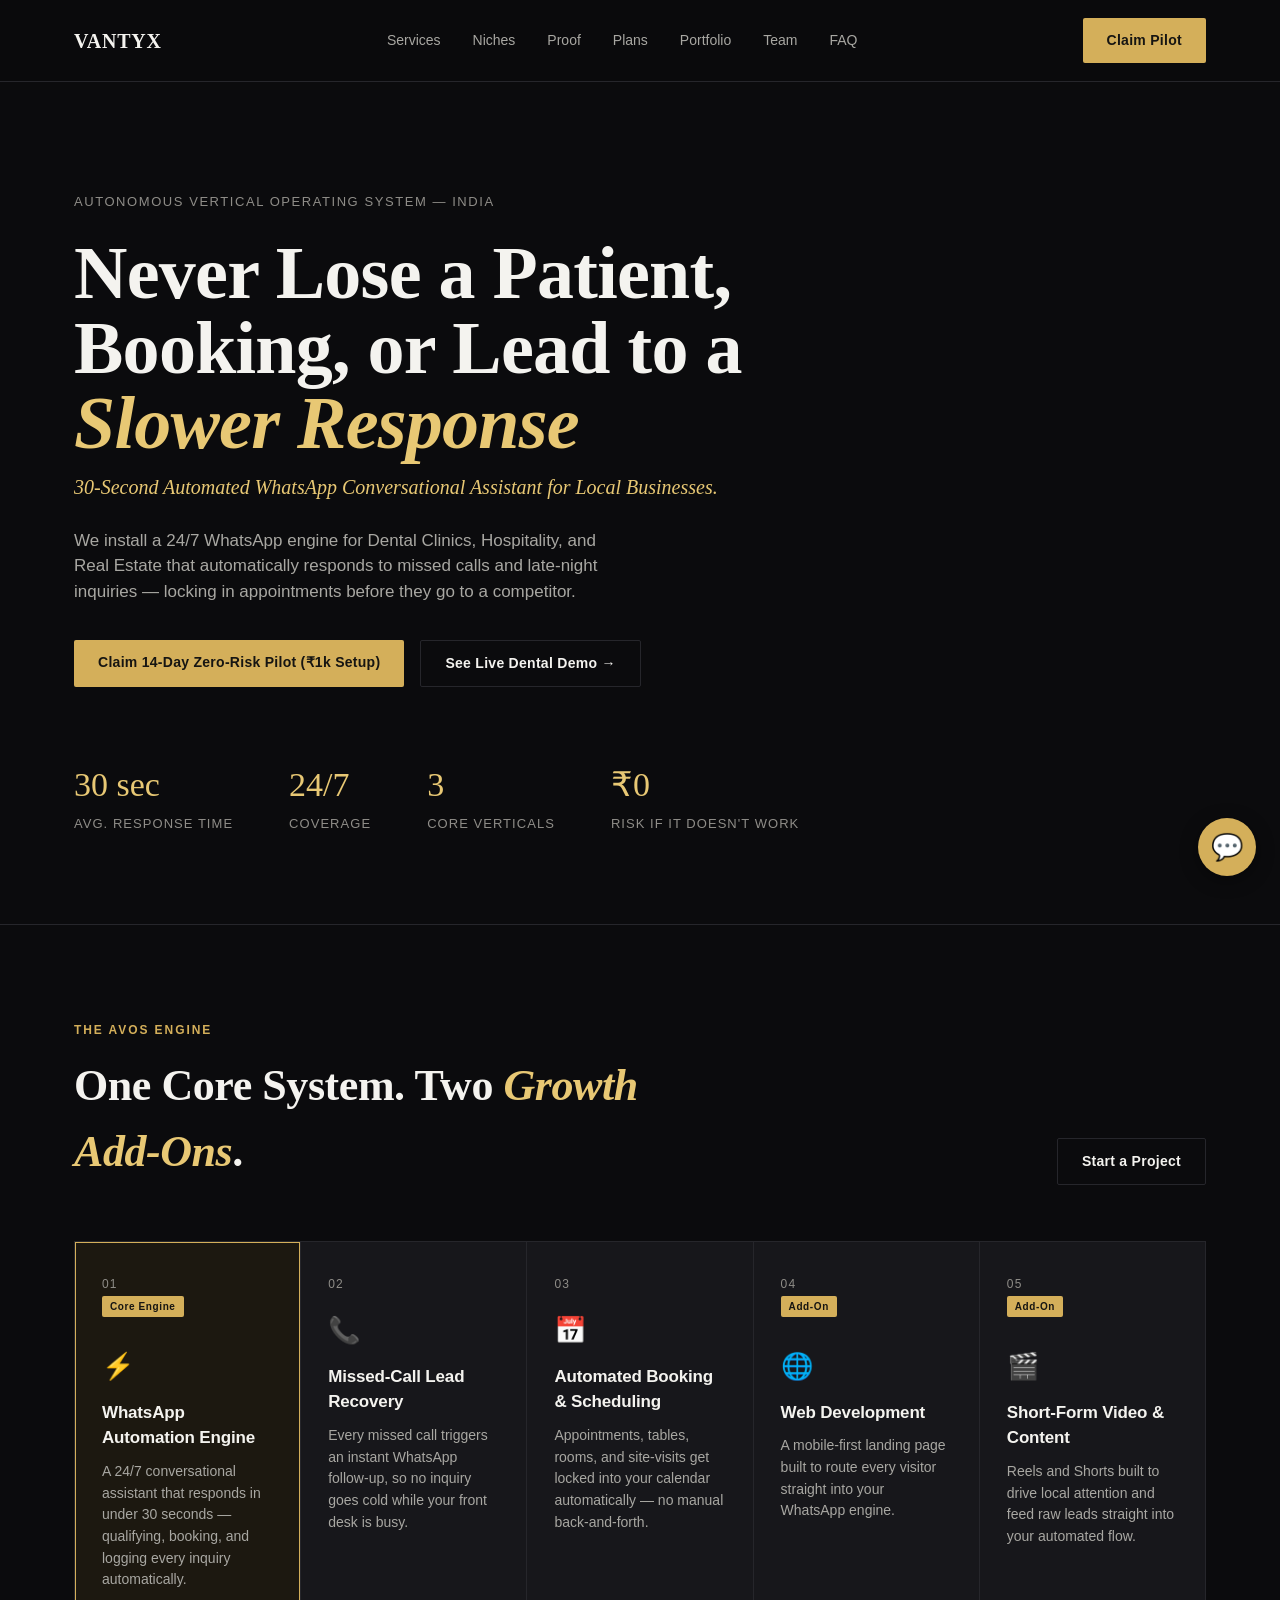
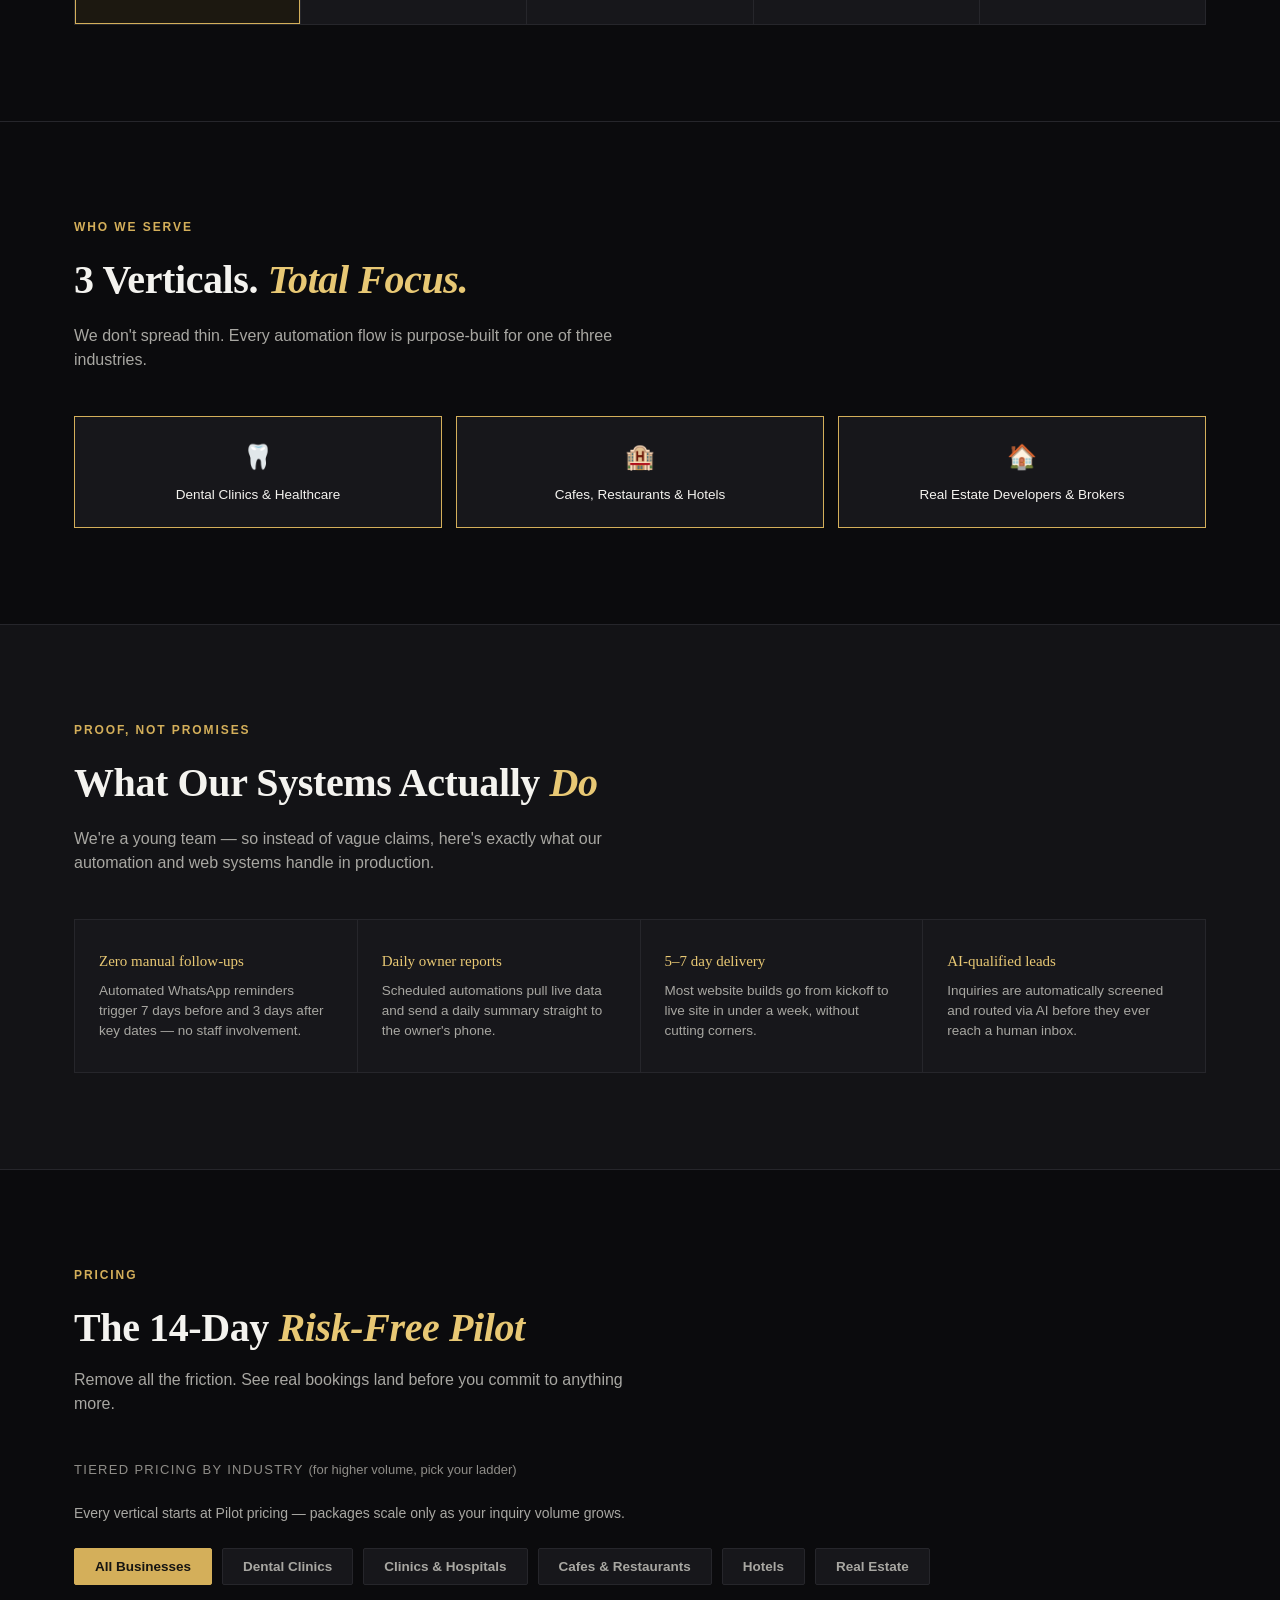
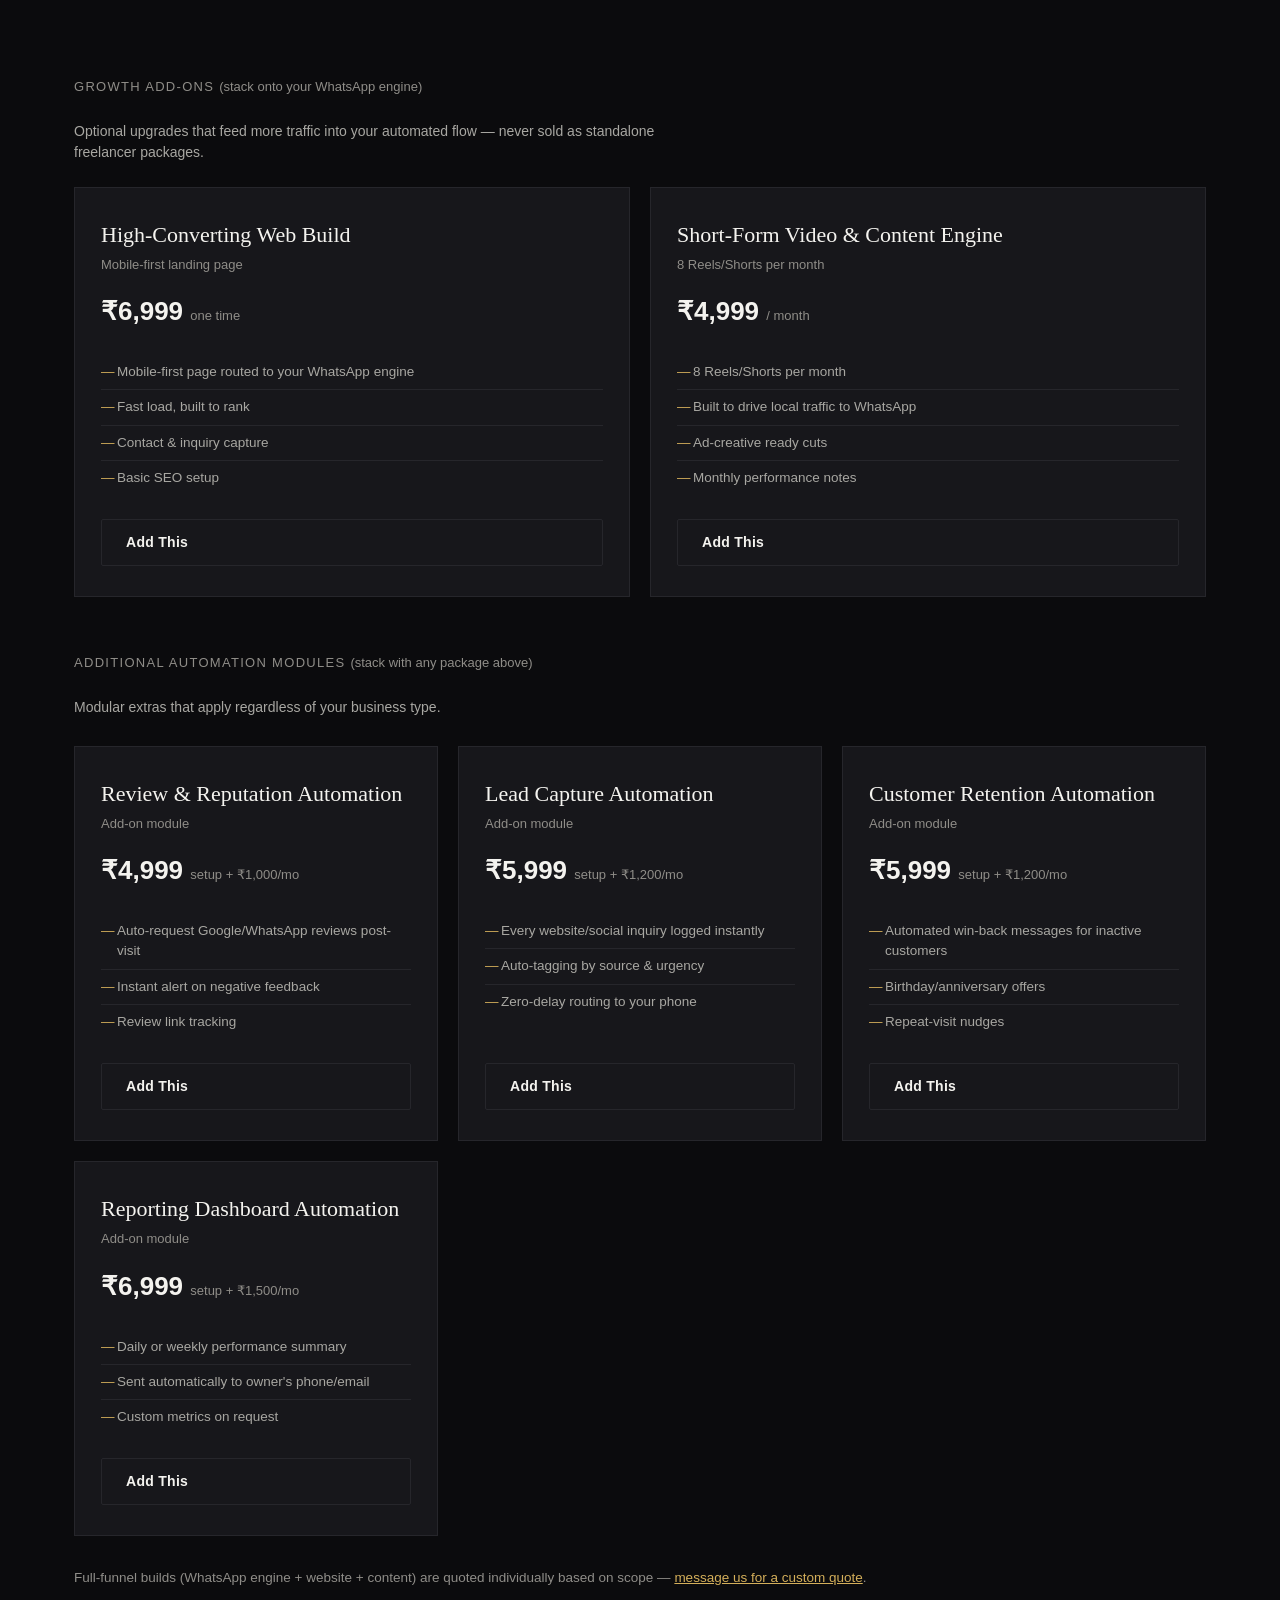
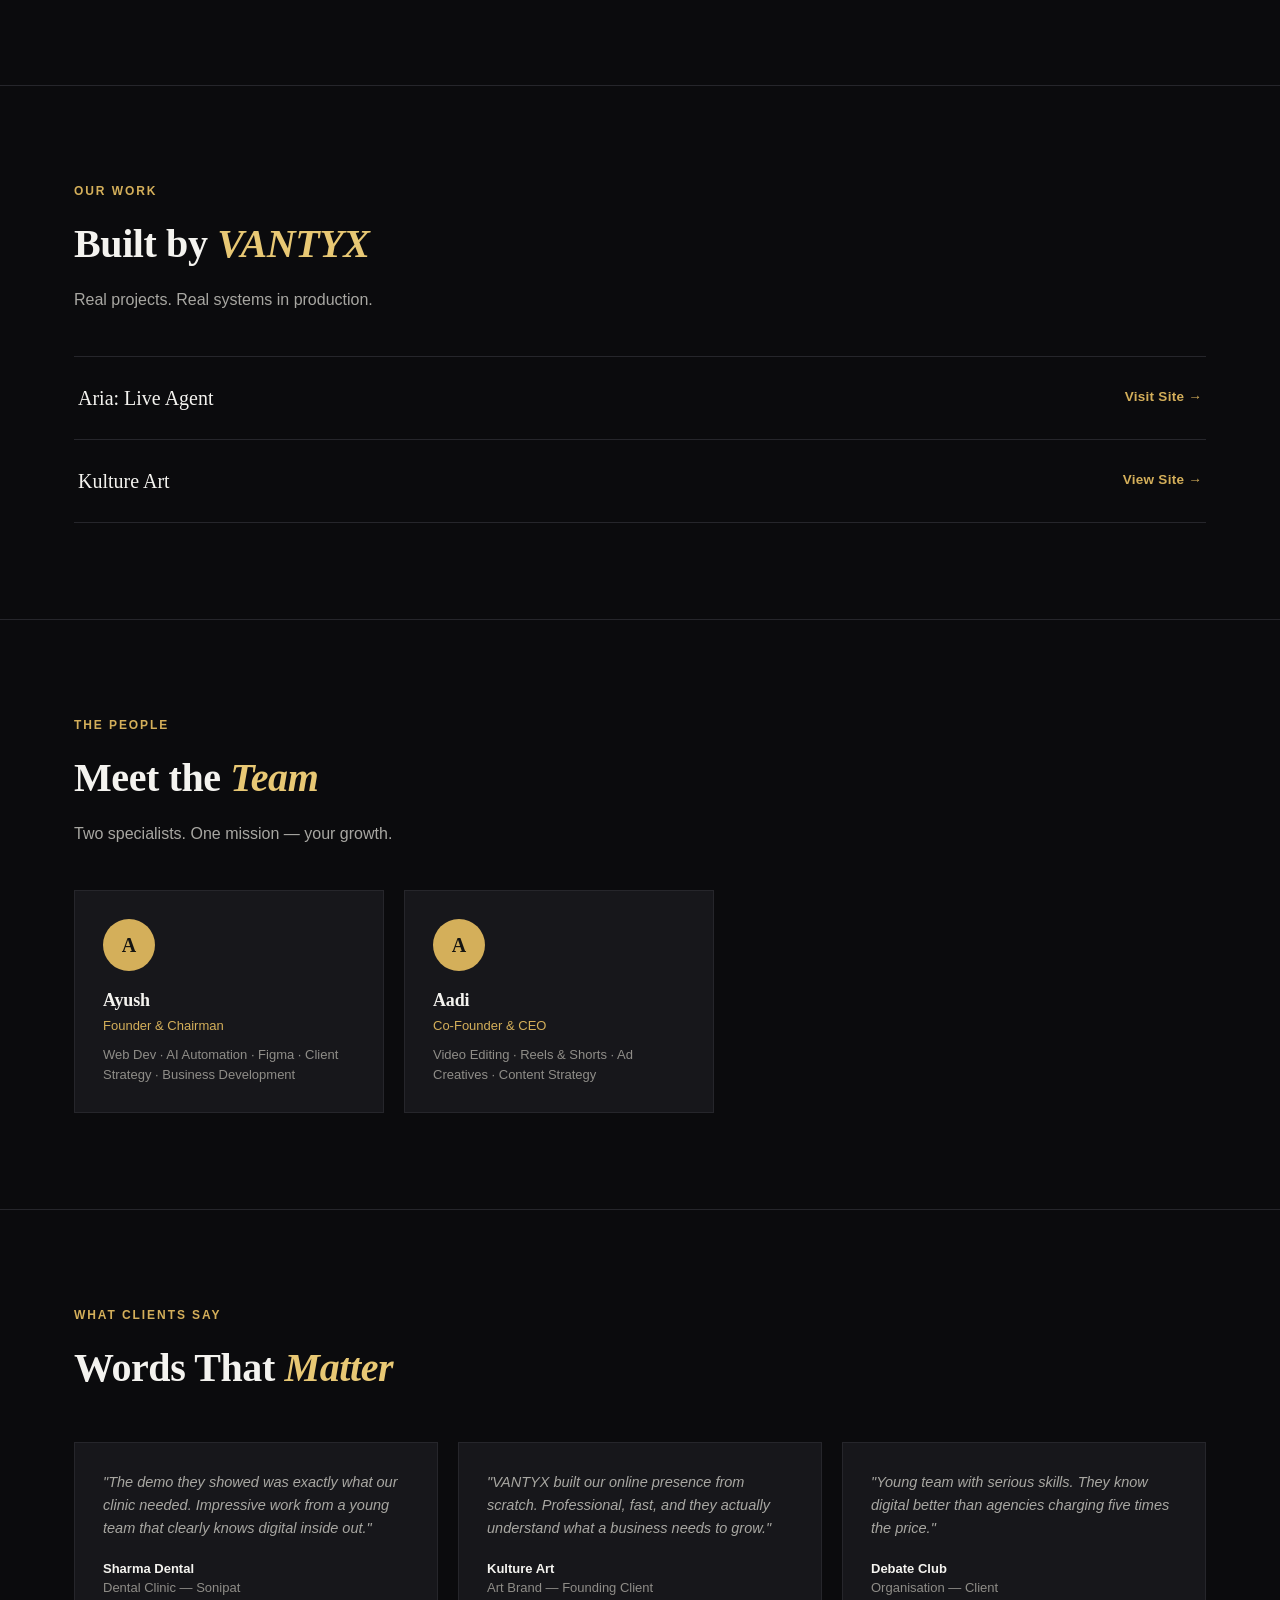
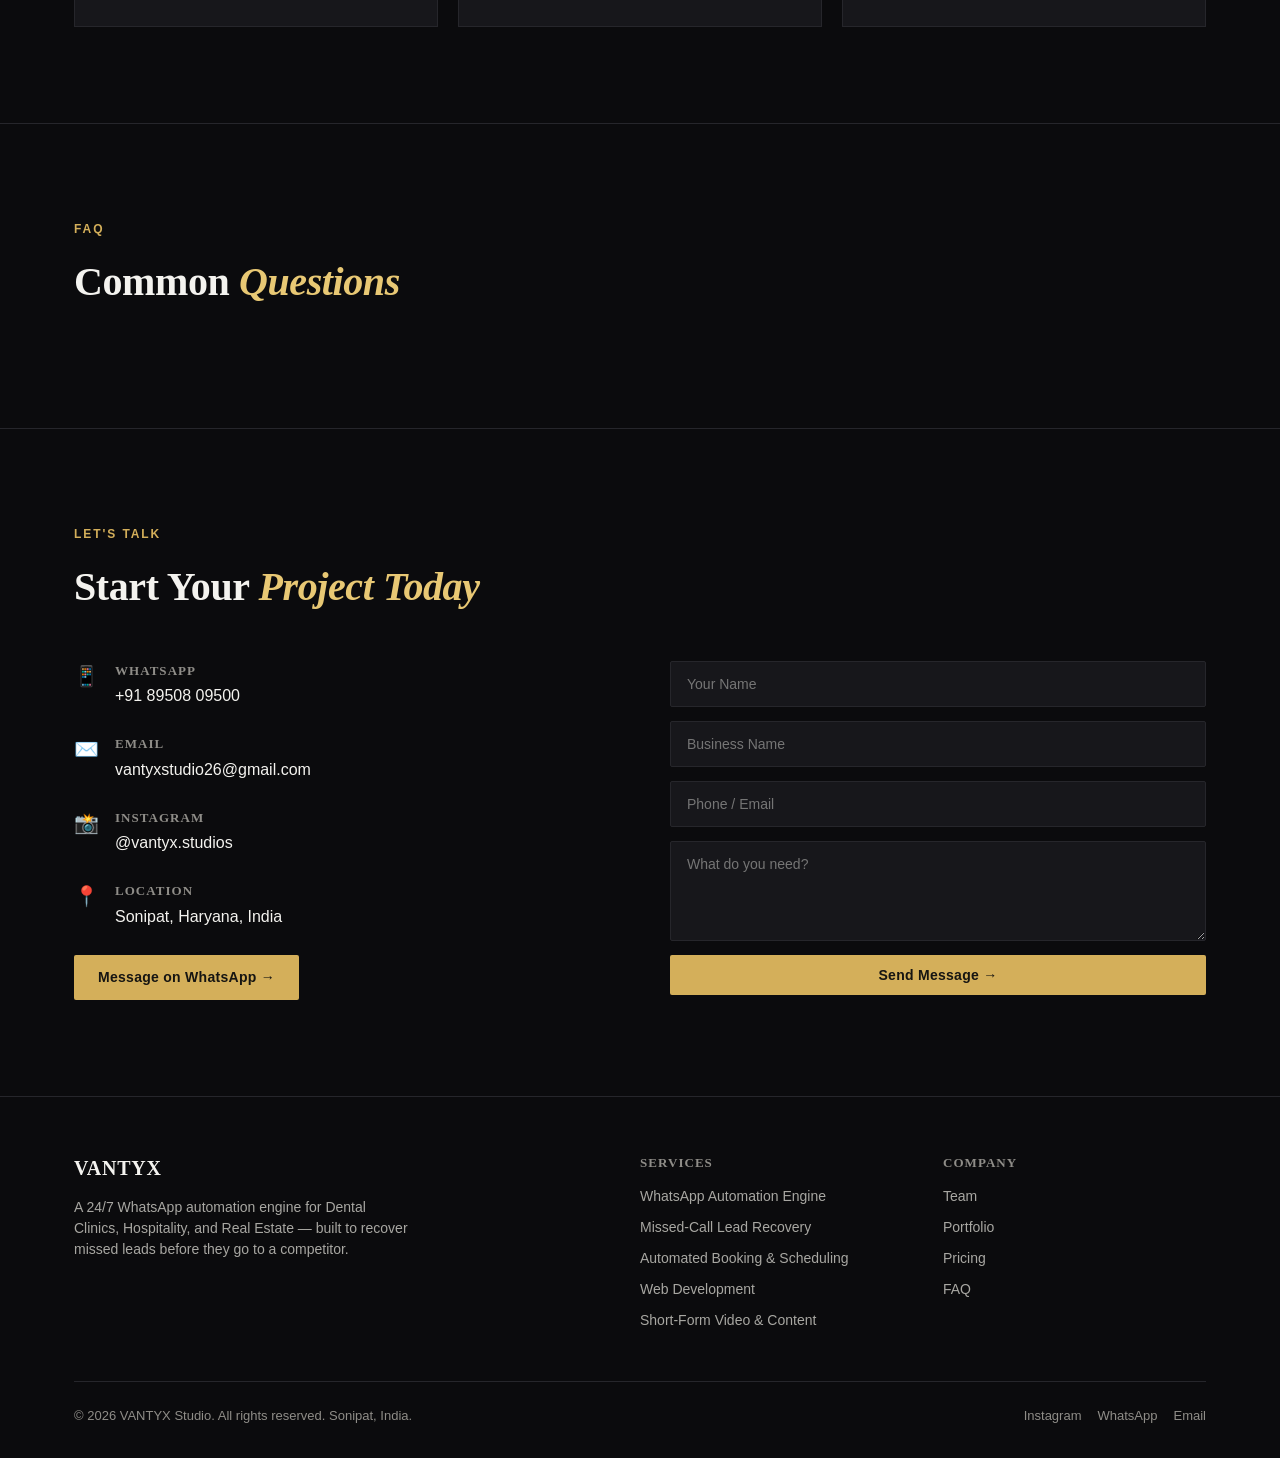
==== commit 5a10ae96: "Update index.html" ====
--- a/index.html
+++ b/index.html
@@ -326,12 +326,12 @@
     <p style="color:var(--text-dim); margin-top:14px;">Real projects. Real systems in production.</p>
     <div class="port-list">
       <a class="port-row" href="https://aria-live.netlify.app" target="_blank" rel="noopener">
-        <span class="port-row-name">Smile Clinic — Dental Demo</span>
+        <span class="port-row-name">Aria: Live Agent</span>
         <span class="port-row-link">Visit Site →</span>
       </a>
-      <a class="port-row" href="#contact">
+      <a class="port-row" href="https://kulture-art.netlify.app/">
         <span class="port-row-name">Kulture Art</span>
-        <span class="port-row-link">In Progress →</span>
+        <span class="port-row-link">View Site →</span>
       </a>
     </div>
   </div>
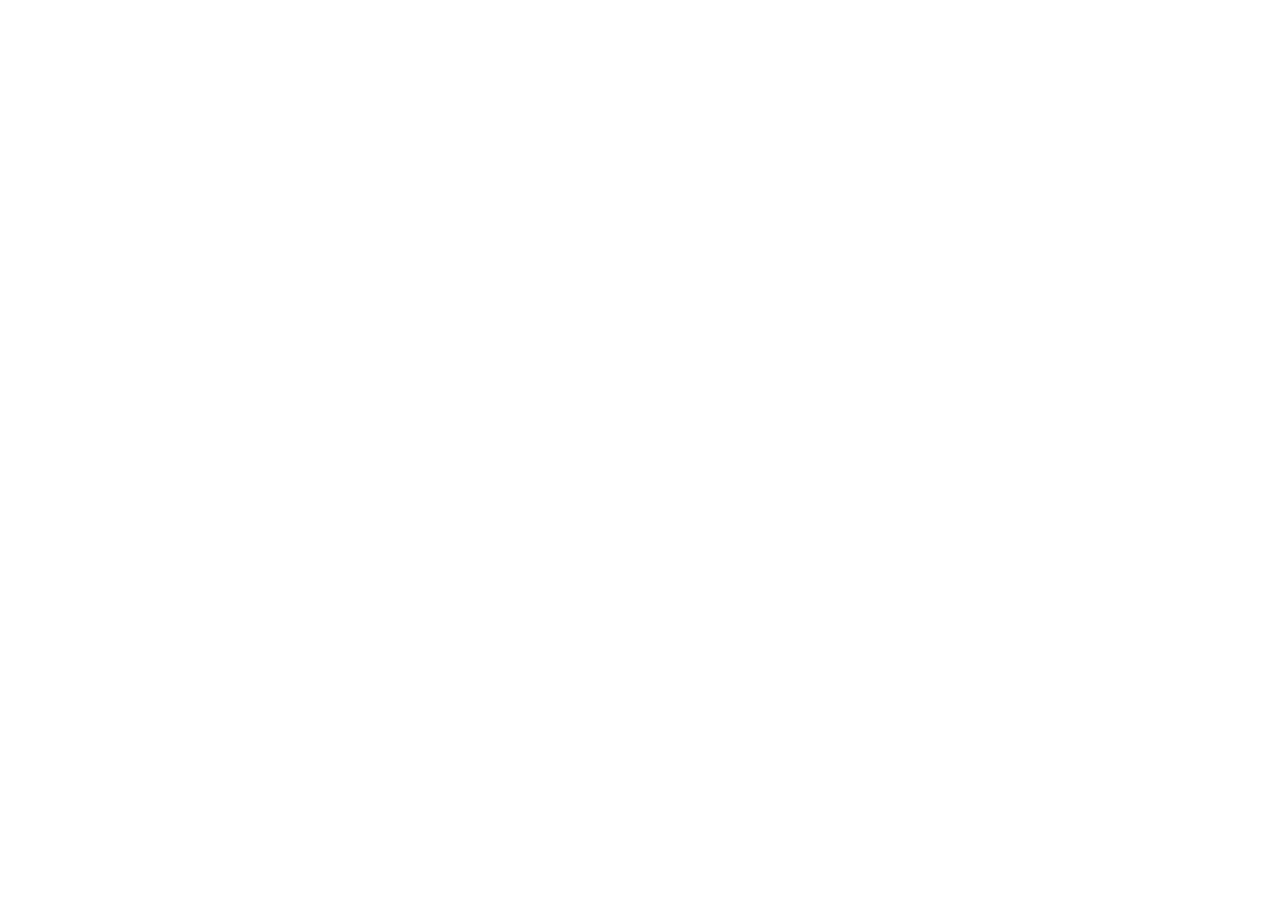
==== commit 2d42a92f: "Add files via upload" ====
--- a/index.html
+++ b/index.html
@@ -1,503 +1,24 @@
 <!DOCTYPE html>
-<html lang="en-IN">
+<html>
 <head>
-<meta charset="UTF-8">
-<meta name="viewport" content="width=device-width, initial-scale=1.0">
-<title>VANTYX — 24/7 WhatsApp Booking Engine for Dental, Hospitality & Real Estate</title>
-<meta name="description" content="VANTYX installs a 24/7 automated WhatsApp booking engine for Dental Clinics, Hospitality, and Real Estate — recovering missed calls and after-hours inquiries before they go to a competitor. 14-day risk-free pilot.">
-<meta name="keywords" content="WhatsApp automation for dental clinics, missed call lead recovery, automated booking engine, WhatsApp business assistant India, real estate lead qualification automation, hotel and restaurant WhatsApp bookings, Sonipat Haryana automation agency">
-<meta name="robots" content="index, follow">
-<meta name="author" content="VANTYX Studio">
-<meta name="theme-color" content="#0b0b0d">
-<meta name="format-detection" content="telephone=no">
-<link rel="icon" href="data:image/svg+xml,%3Csvg xmlns='http://www.w3.org/2000/svg' viewBox='0 0 64 64'%3E%3Crect width='64' height='64' fill='%230b0b0d'/%3E%3Ctext x='32' y='44' font-family='Georgia,serif' font-size='34' font-weight='700' fill='%23d4af5a' text-anchor='middle'%3EV%3C/text%3E%3C/svg%3E">
-<link rel="apple-touch-icon" href="data:image/svg+xml,%3Csvg xmlns='http://www.w3.org/2000/svg' viewBox='0 0 64 64'%3E%3Crect width='64' height='64' fill='%230b0b0d'/%3E%3Ctext x='32' y='44' font-family='Georgia,serif' font-size='34' font-weight='700' fill='%23d4af5a' text-anchor='middle'%3EV%3C/text%3E%3C/svg%3E">
-<link rel="canonical" href="https://vantyx-studio.netlify.app/">
-
-<!-- Open Graph -->
-<meta property="og:type" content="website">
-<meta property="og:title" content="VANTYX — 24/7 WhatsApp Booking Engine for Local Businesses">
-<meta property="og:description" content="Never lose a patient, booking, or lead to a slower response. 30-second automated WhatsApp assistant for Dental Clinics, Hospitality & Real Estate. 14-day risk-free pilot.">
-<meta property="og:url" content="https://vantyx-studio.netlify.app/">
-<meta property="og:site_name" content="VANTYX">
-<meta property="og:locale" content="en_IN">
-
-<!-- Twitter Card -->
-<meta name="twitter:card" content="summary">
-<meta name="twitter:title" content="VANTYX — 24/7 WhatsApp Booking Engine for Local Businesses">
-<meta name="twitter:description" content="Never lose a patient, booking, or lead to a slower response. 30-second automated WhatsApp assistant for Dental Clinics, Hospitality & Real Estate. 14-day risk-free pilot.">
-
-<!-- Structured Data -->
-<script type="application/ld+json">
-{
-  "@context": "https://schema.org",
-  "@type": "ProfessionalService",
-  "name": "VANTYX",
-  "description": "Autonomous WhatsApp booking engine and lead-recovery automation for Dental Clinics, Hospitality, and Real Estate businesses.",
-  "url": "https://vantyx-studio.netlify.app/",
-  "telephone": "+91-89508-09500",
-  "email": "vantyxstudio26@gmail.com",
-  "address": {
-    "@type": "PostalAddress",
-    "addressLocality": "Sonipat",
-    "addressRegion": "Haryana",
-    "addressCountry": "IN"
-  },
-  "areaServed": ["Sonipat", "Panipat", "Karnal", "Ambala", "Faridabad", "Gurugram", "Haryana", "India"],
-  "priceRange": "₹₹",
-  "sameAs": ["https://instagram.com/vantyx.studios"],
-  "makesOffer": [
-    {"@type": "Offer", "itemOffered": {"@type": "Service", "name": "WhatsApp Automation Engine"}},
-    {"@type": "Offer", "itemOffered": {"@type": "Service", "name": "Missed-Call Lead Recovery"}},
-    {"@type": "Offer", "itemOffered": {"@type": "Service", "name": "Automated Booking & Site-Visit Scheduling"}},
-    {"@type": "Offer", "itemOffered": {"@type": "Service", "name": "Web Development"}},
-    {"@type": "Offer", "itemOffered": {"@type": "Service", "name": "Short-Form Video Content"}}
-  ]
-}
-</script>
-
-<script type="application/ld+json">
-{
-  "@context": "https://schema.org",
-  "@type": "FAQPage",
-  "mainEntity": [
-    {"@type": "Question", "name": "Will this replace my receptionist / front desk?", "acceptedAnswer": {"@type": "Answer", "text": "No — it covers the moments your front desk can't: after hours, during rush, and the 30+ minutes it takes to call back a missed inquiry. Your team still runs the desk; the WhatsApp engine just makes sure nothing falls through the cracks before they can get to it."}},
-    {"@type": "Question", "name": "How fast does setup take?", "acceptedAnswer": {"@type": "Answer", "text": "Under 24 hours. We connect your phone line, website, or Instagram page, configure the booking flow for your business, and it's live — no waiting weeks for a build."}},
-    {"@type": "Question", "name": "What if a patient or customer asks a complex question?", "acceptedAnswer": {"@type": "Answer", "text": "The assistant handles the standard 80% — hours, availability, pricing ranges, booking — instantly. Anything it can't answer gets flagged and routed straight to your team on WhatsApp, so no inquiry is ever left hanging."}},
-    {"@type": "Question", "name": "Why is the pilot price so low?", "acceptedAnswer": {"@type": "Answer", "text": "Because we'd rather prove it works with real bookings than sell you on a promise. Setup and monthly cost depend on your industry and volume — message us on WhatsApp and we'll quote a low-friction pilot to get you live risk-free."}},
-    {"@type": "Question", "name": "How does payment work?", "acceptedAnswer": {"@type": "Answer", "text": "A one-time setup fee plus a monthly fee, paid via UPI — the exact amount depends on your industry and volume tier. Message us on WhatsApp for your quote. No long-term lock-in required."}},
-    {"@type": "Question", "name": "Do you work outside Sonipat?", "acceptedAnswer": {"@type": "Answer", "text": "Absolutely. We work with businesses across Haryana — Panipat, Karnal, Ambala, Faridabad, Gurugram — and beyond. Everything is handled online and set up remotely."}}
-  ]
-}
-</script>
-
-<link rel="stylesheet" href="style.css">
-<script src="https://identity.netlify.com/v1/netlify-identity-widget.js"></script>
-<script>
-  if (window.netlifyIdentity) {
-    window.netlifyIdentity.on("init", (user) => {
-      if (!user) {
-        window.netlifyIdentity.on("login", () => { document.location.href = "/admin/"; });
-      }
-    });
-  }
-</script>
+  <meta charset="utf-8" />
+  <meta name="viewport" content="width=device-width, initial-scale=1.0" />
+  <title>VANTYX — Admin</title>
+  <script src="https://identity.netlify.com/v1/netlify-identity-widget.js"></script>
 </head>
 <body>
-
-<a class="skip-link" href="#main">Skip to content</a>
-
-<header>
-  <nav class="wrap" aria-label="Primary">
-    <div class="logo">VANTYX</div>
-    <div class="navlinks" id="navlinks">
-      <a href="#services">Services</a>
-      <a href="#niches">Niches</a>
-      <a href="#proof">Proof</a>
-      <a href="#plans">Plans</a>
-      <a href="#portfolio">Portfolio</a>
-      <a href="#team">Team</a>
-      <a href="#faq">FAQ</a>
-    </div>
-    <div class="nav-right">
-      <a class="btn btn-gold nav-cta" href="https://wa.me/918950809500?text=Hi%20VANTYX%2C%20I%27d%20like%20to%20claim%20the%2014-Day%20Zero-Risk%20Pilot.">Claim Pilot</a>
-      <button class="menu-toggle" id="menuToggle" aria-label="Open menu" aria-expanded="false" aria-controls="navlinks">
-        <span></span><span></span><span></span>
-      </button>
-    </div>
-  </nav>
-</header>
-
-<main id="main">
-
-<section class="hero">
-  <div class="wrap">
-    <div class="hero-tag">Autonomous Vertical Operating System — India</div>
-    <h1>Never Lose a Patient, Booking, or Lead to a <em>Slower Response</em></h1>
-    <div class="hero-sub">30-Second Automated WhatsApp Conversational Assistant for Local Businesses.</div>
-    <p class="hero-desc">We install a 24/7 WhatsApp engine for Dental Clinics, Hospitality, and Real Estate that automatically responds to missed calls and late-night inquiries — locking in appointments before they go to a competitor.</p>
-    <div class="hero-cta">
-      <a class="btn btn-gold" href="https://wa.me/918950809500?text=Hi%20VANTYX%2C%20I%27d%20like%20to%20claim%20the%2014-Day%20Zero-Risk%20Pilot%20(%E2%82%B91k%20Setup).">Claim 14-Day Zero-Risk Pilot (₹1k Setup)</a>
-      <a class="btn btn-outline" href="https://aria-live.netlify.app" target="_blank" rel="noopener">See Live Dental Demo →</a>
-    </div>
-    <div class="stats">
-      <div><div class="stat-num">30 sec</div><div class="stat-label">Avg. Response Time</div></div>
-      <div><div class="stat-num">24/7</div><div class="stat-label">Coverage</div></div>
-      <div><div class="stat-num">3</div><div class="stat-label">Core Verticals</div></div>
-      <div><div class="stat-num">₹0</div><div class="stat-label">Risk If It Doesn't Work</div></div>
-    </div>
-  </div>
-</section>
-
-<section id="services">
-  <div class="wrap">
-    <div class="services-head">
-      <div>
-        <div class="eyebrow">The AVOS Engine</div>
-        <h2>One Core System. Two <em>Growth Add-Ons</em>.</h2>
-      </div>
-      <a class="btn btn-outline" href="#contact">Start a Project</a>
-    </div>
-    <div class="service-grid">
-      <div class="service-card featured">
-        <div class="service-num">01</div>
-        <span class="tag-new">Core Engine</span>
-        <div class="service-icon">⚡</div>
-        <h3>WhatsApp Automation Engine</h3>
-        <p>A 24/7 conversational assistant that responds in under 30 seconds — qualifying, booking, and logging every inquiry automatically.</p>
-      </div>
-      <div class="service-card">
-        <div class="service-num">02</div>
-        <div class="service-icon">📞</div>
-        <h3>Missed-Call Lead Recovery</h3>
-        <p>Every missed call triggers an instant WhatsApp follow-up, so no inquiry goes cold while your front desk is busy.</p>
-      </div>
-      <div class="service-card">
-        <div class="service-num">03</div>
-        <div class="service-icon">📅</div>
-        <h3>Automated Booking & Scheduling</h3>
-        <p>Appointments, tables, rooms, and site-visits get locked into your calendar automatically — no manual back-and-forth.</p>
-      </div>
-      <div class="service-card">
-        <div class="service-num">04</div>
-        <span class="tag-new">Add-On</span>
-        <div class="service-icon">🌐</div>
-        <h3>Web Development</h3>
-        <p>A mobile-first landing page built to route every visitor straight into your WhatsApp engine.</p>
-      </div>
-      <div class="service-card">
-        <div class="service-num">05</div>
-        <span class="tag-new">Add-On</span>
-        <div class="service-icon">🎬</div>
-        <h3>Short-Form Video & Content</h3>
-        <p>Reels and Shorts built to drive local attention and feed raw leads straight into your automated flow.</p>
-      </div>
-    </div>
-  </div>
-</section>
-
-<section id="niches">
-  <div class="wrap">
-    <div class="eyebrow">Who We Serve</div>
-    <h2 class="section-title" style="max-width:560px;">3 Verticals. <em>Total Focus.</em></h2>
-    <p style="color:var(--text-dim); margin-top:14px; max-width:560px;">We don't spread thin. Every automation flow is purpose-built for one of three industries.</p>
-    <div class="niche-grid">
-      <div class="niche-pill new"><span>🦷</span>Dental Clinics & Healthcare</div>
-      <div class="niche-pill new"><span>🏨</span>Cafes, Restaurants & Hotels</div>
-      <div class="niche-pill new"><span>🏠</span>Real Estate Developers & Brokers</div>
-    </div>
-  </div>
-</section>
-
-<section id="proof" class="proof-strip">
-  <div class="wrap">
-    <div class="eyebrow">Proof, Not Promises</div>
-    <h2 class="section-title" style="max-width:600px;">What Our Systems Actually <em>Do</em></h2>
-    <p style="color:var(--text-dim); margin-top:14px; max-width:560px;">We're a young team — so instead of vague claims, here's exactly what our automation and web systems handle in production.</p>
-    <div class="proof-grid">
-      <div class="proof-card">
-        <div class="n">Zero manual follow-ups</div>
-        <p>Automated WhatsApp reminders trigger 7 days before and 3 days after key dates — no staff involvement.</p>
-      </div>
-      <div class="proof-card">
-        <div class="n">Daily owner reports</div>
-        <p>Scheduled automations pull live data and send a daily summary straight to the owner's phone.</p>
-      </div>
-      <div class="proof-card">
-        <div class="n">5–7 day delivery</div>
-        <p>Most website builds go from kickoff to live site in under a week, without cutting corners.</p>
-      </div>
-      <div class="proof-card">
-        <div class="n">AI-qualified leads</div>
-        <p>Inquiries are automatically screened and routed via AI before they ever reach a human inbox.</p>
-      </div>
-    </div>
-  </div>
-</section>
-
-<section id="plans">
-  <div class="wrap">
-    <div class="eyebrow">Pricing</div>
-    <h2 class="section-title">The 14-Day <em>Risk-Free Pilot</em></h2>
-    <p class="plans-sub">Remove all the friction. See real bookings land before you commit to anything more.</p>
-
-    <div class="plan-group-label" style="margin-top:44px;">Tiered Pricing By Industry <span style="color:var(--text-faint); text-transform:none; letter-spacing:0;">(for higher volume, pick your ladder)</span></div>
-    <p style="color:var(--text-dim); font-size:14px; max-width:640px; margin-bottom:24px;">Every vertical starts at Pilot pricing — packages scale only as your inquiry volume grows.</p>
-
-    <div class="automation-filter">
-      <button class="filter-btn active" data-filter="all">All Businesses</button>
-      <button class="filter-btn" data-filter="dental">Dental Clinics</button>
-      <button class="filter-btn" data-filter="clinics">Clinics & Hospitals</button>
-      <button class="filter-btn" data-filter="cafe">Cafes & Restaurants</button>
-      <button class="filter-btn" data-filter="hotels">Hotels</button>
-      <button class="filter-btn" data-filter="realestate">Real Estate</button>
-    </div>
-
-    <div class="plan-grid" id="automationGrid">
-      <!-- All verticals are generated dynamically by JS below -->
-    </div>
-
-    <div class="plan-group-label" style="margin-top:56px;">Growth Add-Ons <span style="color:var(--text-faint); text-transform:none; letter-spacing:0;">(stack onto your WhatsApp engine)</span></div>
-    <p style="color:var(--text-dim); font-size:14px; max-width:640px; margin-bottom:24px;">Optional upgrades that feed more traffic into your automated flow — never sold as standalone freelancer packages.</p>
-    <div class="plan-grid" style="grid-template-columns:repeat(2,1fr);">
-      <div class="plan-card">
-        <div class="plan-name">High-Converting Web Build</div>
-        <div class="plan-desc">Mobile-first landing page</div>
-        <div class="plan-price">₹6,999 <span>one time</span></div>
-        <ul class="plan-list">
-          <li>Mobile-first page routed to your WhatsApp engine</li>
-          <li>Fast load, built to rank</li>
-          <li>Contact & inquiry capture</li>
-          <li>Basic SEO setup</li>
-        </ul>
-        <a class="btn btn-outline" href="https://wa.me/918950809500?text=Hi%20VANTYX%2C%20I%27m%20interested%20in%20the%20High-Converting%20Web%20Build%20add-on.%20Can%20you%20share%20more%20details%3F">Add This</a>
-      </div>
-      <div class="plan-card">
-        <div class="plan-name">Short-Form Video & Content Engine</div>
-        <div class="plan-desc">8 Reels/Shorts per month</div>
-        <div class="plan-price">₹4,999 <span>/ month</span></div>
-        <ul class="plan-list">
-          <li>8 Reels/Shorts per month</li>
-          <li>Built to drive local traffic to WhatsApp</li>
-          <li>Ad-creative ready cuts</li>
-          <li>Monthly performance notes</li>
-        </ul>
-        <a class="btn btn-outline" href="https://wa.me/918950809500?text=Hi%20VANTYX%2C%20I%27m%20interested%20in%20the%20Short-Form%20Video%20%26%20Content%20Engine%20add-on.%20Can%20you%20share%20more%20details%3F">Add This</a>
-      </div>
-    </div>
-
-    <div class="plan-group-label" style="margin-top:56px;">Additional Automation Modules <span style="color:var(--text-faint); text-transform:none; letter-spacing:0;">(stack with any package above)</span></div>
-    <p style="color:var(--text-dim); font-size:14px; max-width:640px; margin-bottom:28px;">Modular extras that apply regardless of your business type.</p>
-    <div class="plan-grid">
-      <div class="plan-card">
-        <div class="plan-name">Review & Reputation Automation</div>
-        <div class="plan-desc">Add-on module</div>
-        <div class="plan-price">₹4,999 <span>setup + ₹1,000/mo</span></div>
-        <ul class="plan-list">
-          <li>Auto-request Google/WhatsApp reviews post-visit</li>
-          <li>Instant alert on negative feedback</li>
-          <li>Review link tracking</li>
-        </ul>
-        <a class="btn btn-outline" href="https://wa.me/918950809500?text=Hi%20VANTYX%2C%20I%27m%20interested%20in%20the%20Review%20%26%20Reputation%20Automation%20add-on.%20Can%20you%20share%20more%20details%3F">Add This</a>
-      </div>
-      <div class="plan-card">
-        <div class="plan-name">Lead Capture Automation</div>
-        <div class="plan-desc">Add-on module</div>
-        <div class="plan-price">₹5,999 <span>setup + ₹1,200/mo</span></div>
-        <ul class="plan-list">
-          <li>Every website/social inquiry logged instantly</li>
-          <li>Auto-tagging by source & urgency</li>
-          <li>Zero-delay routing to your phone</li>
-        </ul>
-        <a class="btn btn-outline" href="https://wa.me/918950809500?text=Hi%20VANTYX%2C%20I%27m%20interested%20in%20the%20Lead%20Capture%20Automation%20add-on.%20Can%20you%20share%20more%20details%3F">Add This</a>
-      </div>
-      <div class="plan-card">
-        <div class="plan-name">Customer Retention Automation</div>
-        <div class="plan-desc">Add-on module</div>
-        <div class="plan-price">₹5,999 <span>setup + ₹1,200/mo</span></div>
-        <ul class="plan-list">
-          <li>Automated win-back messages for inactive customers</li>
-          <li>Birthday/anniversary offers</li>
-          <li>Repeat-visit nudges</li>
-        </ul>
-        <a class="btn btn-outline" href="https://wa.me/918950809500?text=Hi%20VANTYX%2C%20I%27m%20interested%20in%20the%20Customer%20Retention%20Automation%20add-on.%20Can%20you%20share%20more%20details%3F">Add This</a>
-      </div>
-      <div class="plan-card">
-        <div class="plan-name">Reporting Dashboard Automation</div>
-        <div class="plan-desc">Add-on module</div>
-        <div class="plan-price">₹6,999 <span>setup + ₹1,500/mo</span></div>
-        <ul class="plan-list">
-          <li>Daily or weekly performance summary</li>
-          <li>Sent automatically to owner's phone/email</li>
-          <li>Custom metrics on request</li>
-        </ul>
-        <a class="btn btn-outline" href="https://wa.me/918950809500?text=Hi%20VANTYX%2C%20I%27m%20interested%20in%20the%20Reporting%20Dashboard%20Automation%20add-on.%20Can%20you%20share%20more%20details%3F">Add This</a>
-      </div>
-    </div>
-
-    <p style="margin-top:32px; font-size:13.5px; color:var(--text-faint);">Full-funnel builds (WhatsApp engine + website + content) are quoted individually based on scope — <a href="https://wa.me/918950809500" style="color:var(--gold); text-decoration:underline;">message us for a custom quote</a>.</p>
-  </div>
-</section>
-
-<section id="portfolio">
-  <div class="wrap">
-    <div class="eyebrow">Our Work</div>
-    <h2 class="section-title">Built by <em>VANTYX</em></h2>
-    <p style="color:var(--text-dim); margin-top:14px;">Real projects. Real systems in production.</p>
-    <div class="port-list">
-      <a class="port-row" href="https://aria-live.netlify.app" target="_blank" rel="noopener">
-        <span class="port-row-name">Aria: Live Agent</span>
-        <span class="port-row-link">Visit Site →</span>
-      </a>
-      <a class="port-row" href="https://kulture-art.netlify.app/">
-        <span class="port-row-name">Kulture Art</span>
-        <span class="port-row-link">View Site →</span>
-      </a>
-    </div>
-  </div>
-</section>
-
-<section id="team">
-  <div class="wrap">
-    <div class="eyebrow">The People</div>
-    <h2 class="section-title">Meet the <em>Team</em></h2>
-    <p style="color:var(--text-dim); margin-top:14px;">Two specialists. One mission — your growth.</p>
-    <div class="team-grid">
-      <div class="team-card">
-        <div class="avatar">A</div>
-        <h3>Ayush</h3>
-        <div class="team-role">Founder & Chairman</div>
-        <div class="team-skills">Web Dev · AI Automation · Figma · Client Strategy · Business Development</div>
-      </div>
-      <div class="team-card">
-        <div class="avatar">A</div>
-        <h3>Aadi</h3>
-        <div class="team-role">Co-Founder & CEO</div>
-        <div class="team-skills">Video Editing · Reels & Shorts · Ad Creatives · Content Strategy</div>
-      </div>
-    </div>
-  </div>
-</section>
-
-<section>
-  <div class="wrap">
-    <div class="eyebrow">What Clients Say</div>
-    <h2 class="section-title">Words That <em>Matter</em></h2>
-    <div class="test-grid">
-      <div class="test-card">
-        <p>"The demo they showed was exactly what our clinic needed. Impressive work from a young team that clearly knows digital inside out."</p>
-        <div class="test-who"><strong>Sharma Dental</strong><br>Dental Clinic — Sonipat</div>
-      </div>
-      <div class="test-card">
-        <p>"VANTYX built our online presence from scratch. Professional, fast, and they actually understand what a business needs to grow."</p>
-        <div class="test-who"><strong>Kulture Art</strong><br>Art Brand — Founding Client</div>
-      </div>
-      <div class="test-card">
-        <p>"Young team with serious skills. They know digital better than agencies charging five times the price."</p>
-        <div class="test-who"><strong>Debate Club</strong><br>Organisation — Client</div>
-      </div>
-    </div>
-  </div>
-</section>
-
-<section id="faq">
-  <div class="wrap">
-    <div class="eyebrow">FAQ</div>
-    <h2 class="section-title" style="margin-bottom:20px;">Common <em>Questions</em></h2>
-
-    <div id="faqContainer">
-      <!-- Rendered from content/site-content.json by script.js — edit via /admin, not here. -->
-    </div>
-  </div>
-</section>
-
-<section id="contact">
-  <div class="wrap">
-    <div class="eyebrow">Let's Talk</div>
-    <h2 class="section-title">Start Your <em>Project Today</em></h2>
-    <div class="contact-grid">
-      <div>
-        <div class="contact-row">
-          <div class="contact-icon">📱</div>
-          <div><h4>WhatsApp</h4><a href="https://wa.me/918950809500">+91 89508 09500</a></div>
-        </div>
-        <div class="contact-row">
-          <div class="contact-icon">✉️</div>
-          <div><h4>Email</h4><a href="mailto:vantyxstudio26@gmail.com">vantyxstudio26@gmail.com</a></div>
-        </div>
-        <div class="contact-row">
-          <div class="contact-icon">📸</div>
-          <div><h4>Instagram</h4><a href="https://instagram.com/vantyx.studios" target="_blank" rel="noopener">@vantyx.studios</a></div>
-        </div>
-        <div class="contact-row">
-          <div class="contact-icon">📍</div>
-          <div><h4>Location</h4>Sonipat, Haryana, India</div>
-        </div>
-        <a class="btn btn-gold" href="https://wa.me/918950809500">Message on WhatsApp →</a>
-      </div>
-      <form id="contactForm">
-        <label class="sr-only" for="cf-name">Your Name</label>
-        <input type="text" id="cf-name" name="name" placeholder="Your Name" required>
-        <label class="sr-only" for="cf-business">Business Name</label>
-        <input type="text" id="cf-business" name="business" placeholder="Business Name">
-        <label class="sr-only" for="cf-contact">Phone / Email</label>
-        <input type="text" id="cf-contact" name="contact" placeholder="Phone / Email" required>
-        <label class="sr-only" for="cf-need">What do you need?</label>
-        <textarea id="cf-need" name="need" placeholder="What do you need?"></textarea>
-        <button class="btn btn-gold" type="submit" style="border:none; cursor:pointer;">Send Message →</button>
-      </form>
-    </div>
-  </div>
-</section>
-
-</main>
-
-<footer>
-  <div class="wrap">
-    <div class="foot-grid">
-      <div>
-        <div class="logo" style="margin-bottom:14px;">VANTYX</div>
-        <p style="color:var(--text-dim); font-size:14px; max-width:340px;">A 24/7 WhatsApp automation engine for Dental Clinics, Hospitality, and Real Estate — built to recover missed leads before they go to a competitor.</p>
-      </div>
-      <div>
-        <h4>Services</h4>
-        <ul>
-          <li><a href="#services">WhatsApp Automation Engine</a></li>
-          <li><a href="#services">Missed-Call Lead Recovery</a></li>
-          <li><a href="#services">Automated Booking &amp; Scheduling</a></li>
-          <li><a href="#services">Web Development</a></li>
-          <li><a href="#services">Short-Form Video &amp; Content</a></li>
-        </ul>
-      </div>
-      <div>
-        <h4>Company</h4>
-        <ul>
-          <li><a href="#team">Team</a></li>
-          <li><a href="#portfolio">Portfolio</a></li>
-          <li><a href="#plans">Pricing</a></li>
-          <li><a href="#faq">FAQ</a></li>
-        </ul>
-      </div>
-    </div>
-    <div class="foot-bottom">
-      <div>© 2026 VANTYX Studio. All rights reserved. Sonipat, India.</div>
-      <div style="display:flex; gap:16px;">
-        <a href="https://instagram.com/vantyx.studios" target="_blank" rel="noopener">Instagram</a>
-        <a href="https://wa.me/918950809500">WhatsApp</a>
-        <a href="mailto:vantyxstudio26@gmail.com">Email</a>
-      </div>
-    </div>
-  </div>
-</footer>
-
-<!-- CHATBOT WIDGET -->
-<button id="vantyx-chat-toggle" aria-label="Chat with VANTYX" aria-expanded="false" aria-controls="vantyx-chat-window">💬</button>
-<div id="vantyx-chat-window" role="dialog" aria-label="VANTYX Assistant chat" aria-hidden="true">
-  <div class="chat-header">
-    <div>
-      <h4>VANTYX Assistant</h4>
-      <p>● Online — usually replies instantly</p>
-    </div>
-    <button class="chat-close" id="vantyx-chat-close" aria-label="Close chat">×</button>
-  </div>
-  <div class="chat-body" id="vantyx-chat-body" aria-live="polite">
-    <div class="chat-msg bot">Hey! 👋 I'm the VANTYX assistant. Ask me about our services, pricing, or automation packages for your business — or tap a quick option below.</div>
-  </div>
-  <div class="chat-quick" id="vantyx-chat-quick">
-    <button data-q="services">Our Services</button>
-    <button data-q="pricing">Pricing</button>
-    <button data-q="realestate">Real Estate Automation</button>
-    <button data-q="cafe">Cafe Automation</button>
-    <button data-q="contact">Talk to a Human</button>
-  </div>
-  <div class="chat-input-row">
-    <label class="sr-only" for="vantyx-chat-input">Type your question</label>
-    <input type="text" id="vantyx-chat-input" placeholder="Type your question...">
-    <button id="vantyx-chat-send">Send</button>
-  </div>
-</div>
-
-<script src="script.js"></script>
-
+  <script src="https://unpkg.com/decap-cms@^3.0.0/dist/decap-cms.js"></script>
+  <script>
+    // Real login handled entirely by Netlify Identity — no password lives in this file or any JS on the site.
+    if (window.netlifyIdentity) {
+      window.netlifyIdentity.on("init", (user) => {
+        if (!user) {
+          window.netlifyIdentity.on("login", () => {
+            document.location.href = "/admin/";
+          });
+        }
+      });
+    }
+  </script>
 </body>
 </html>
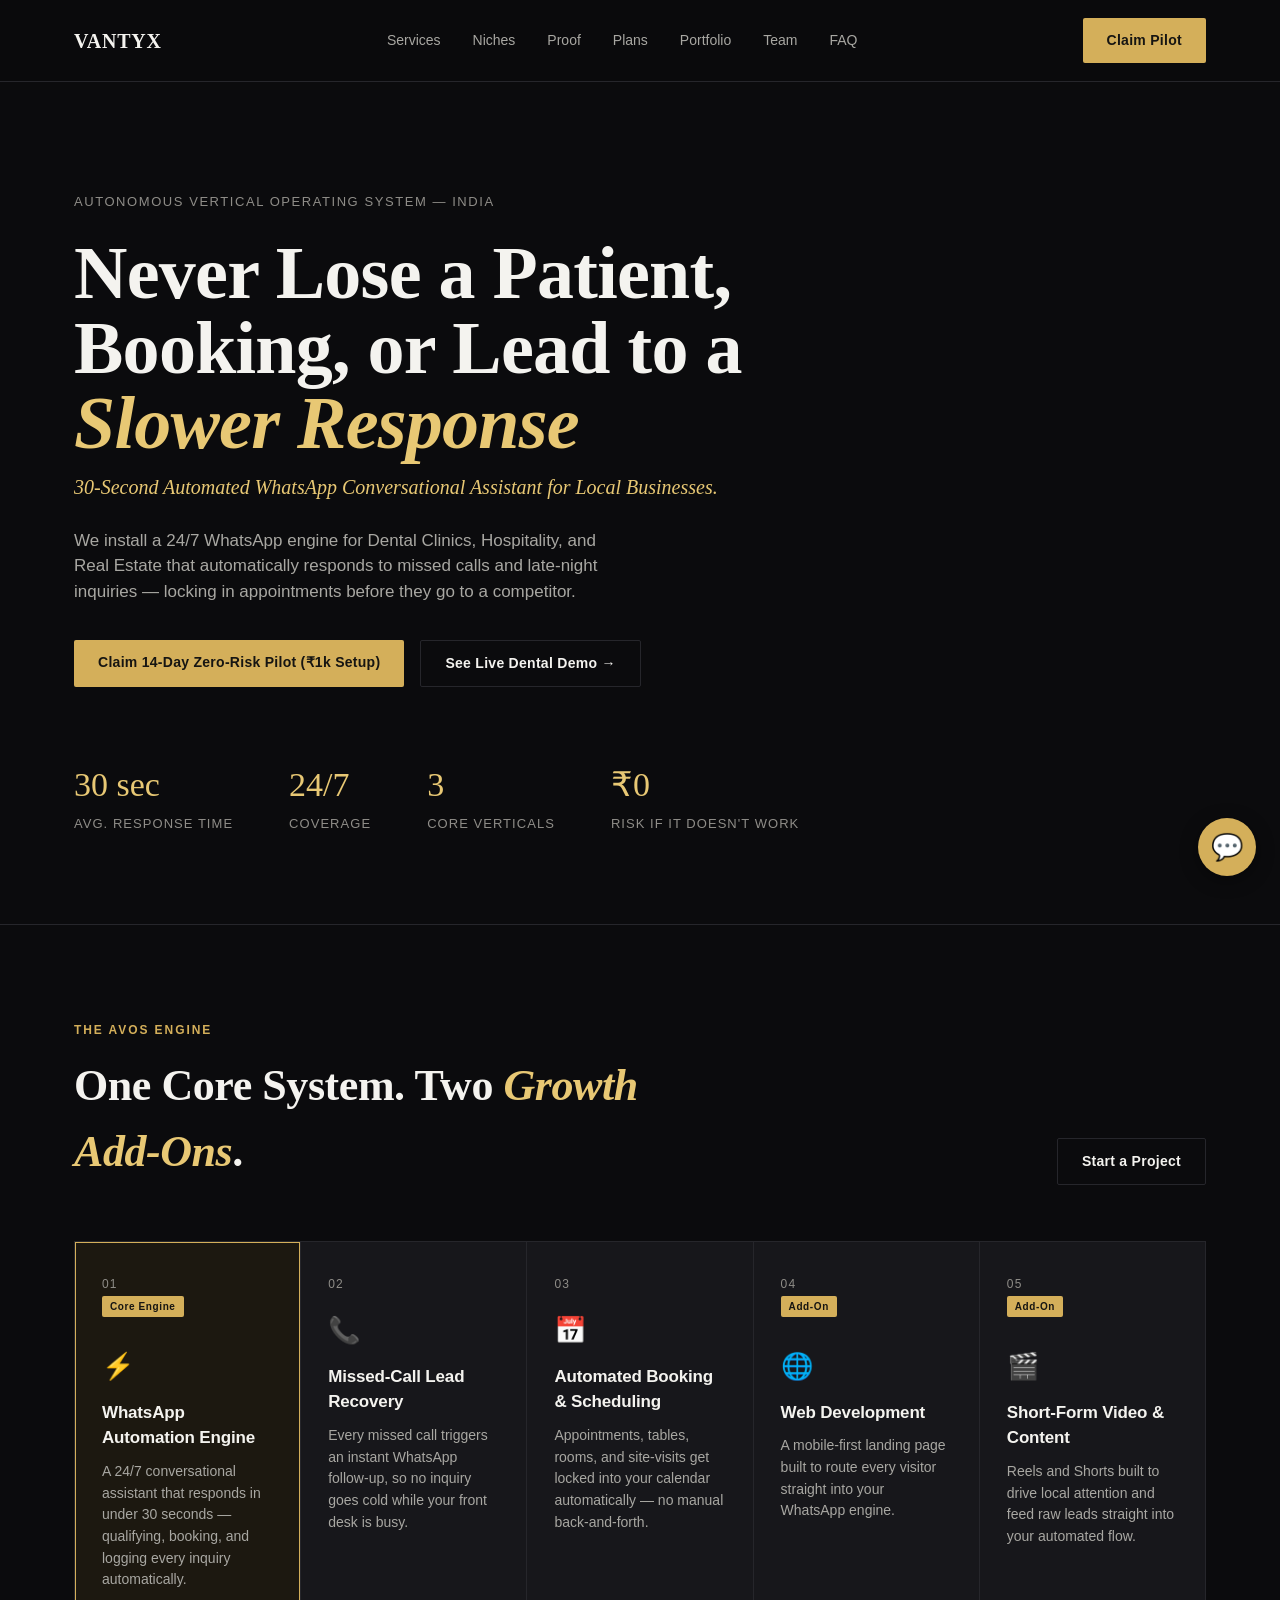
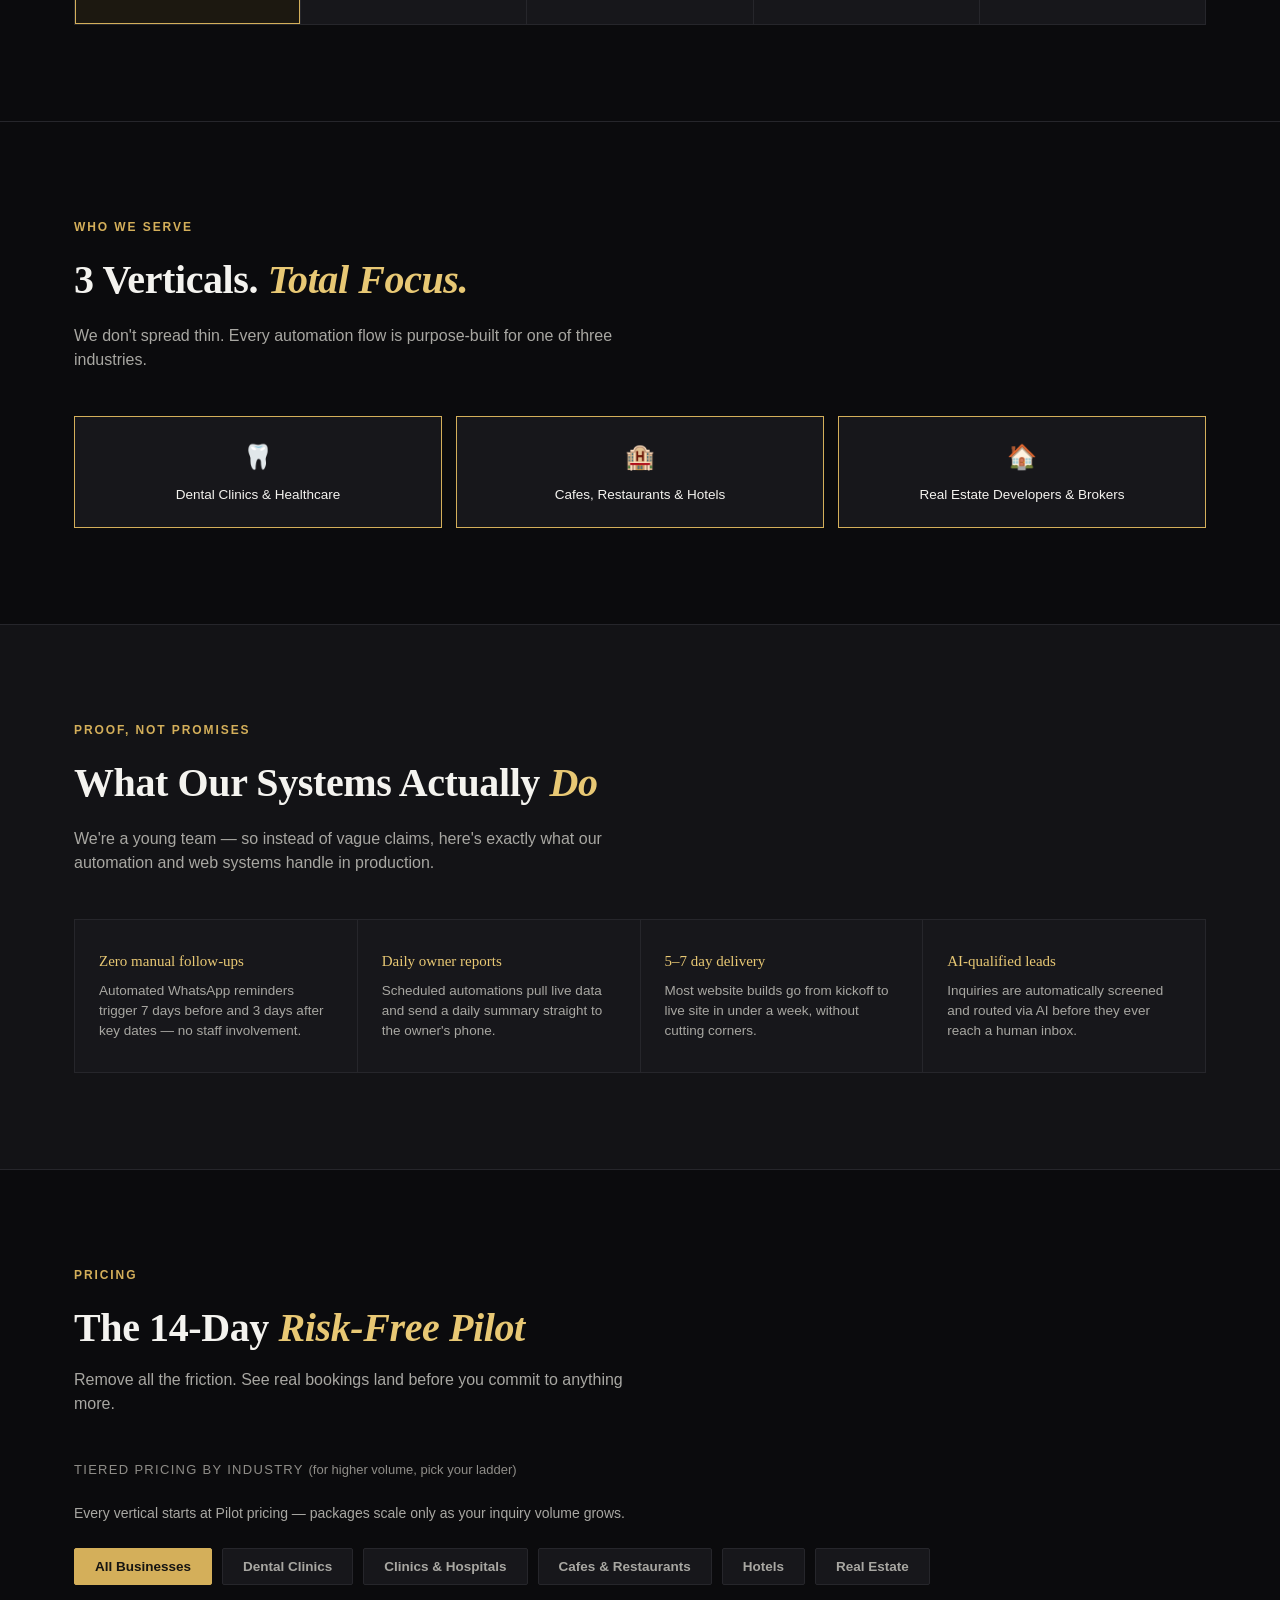
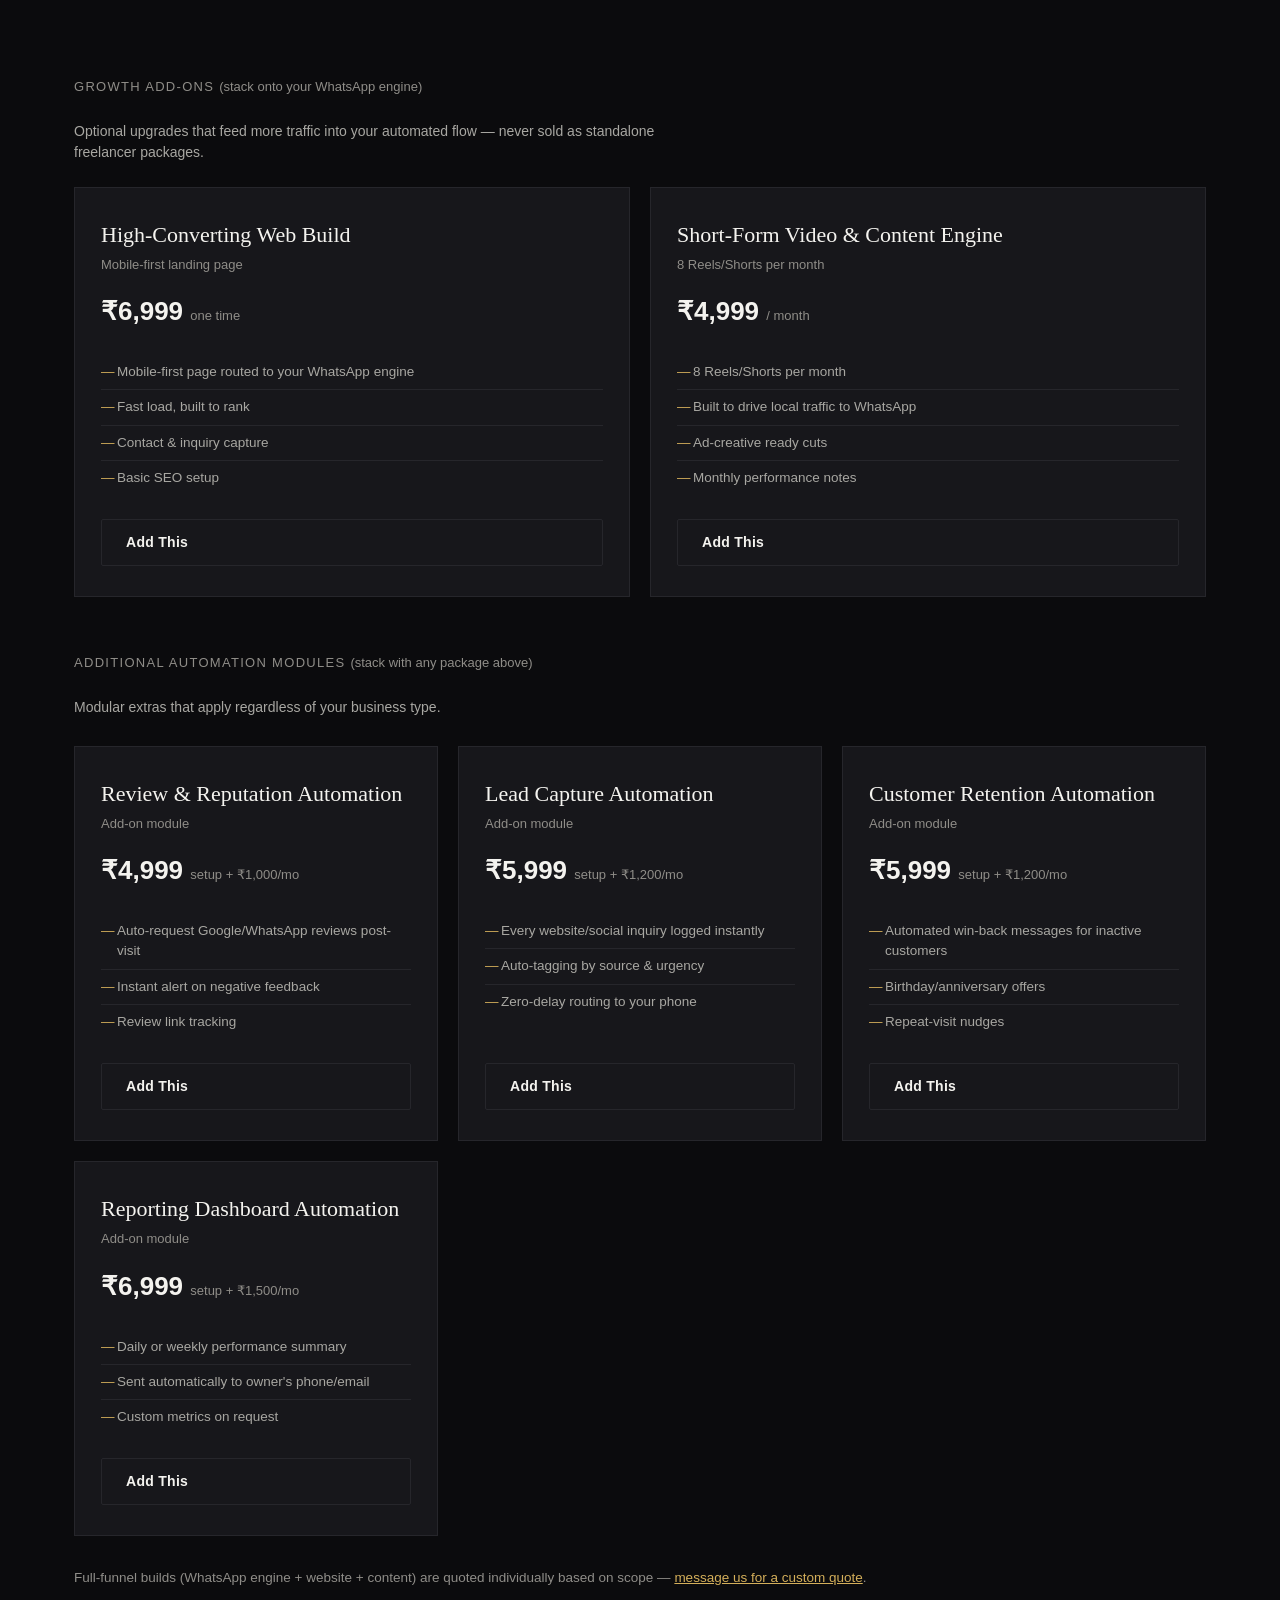
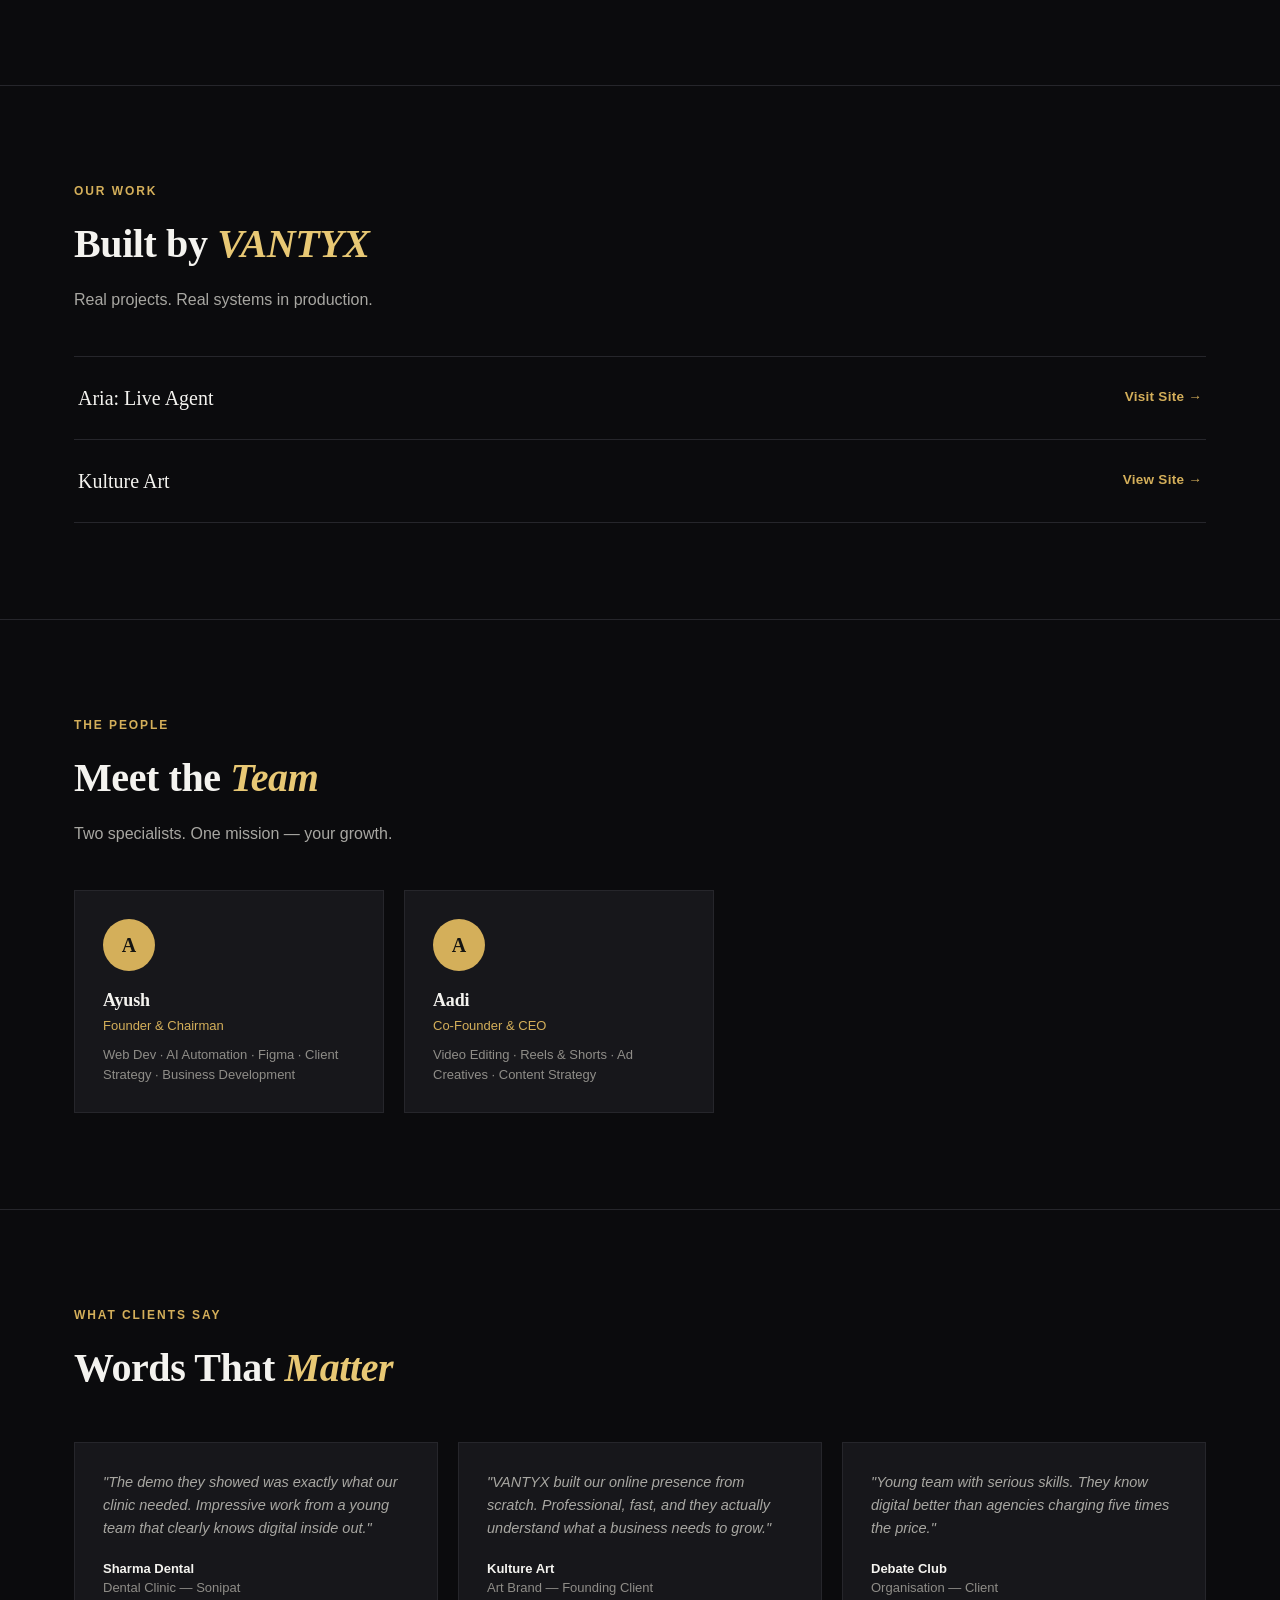
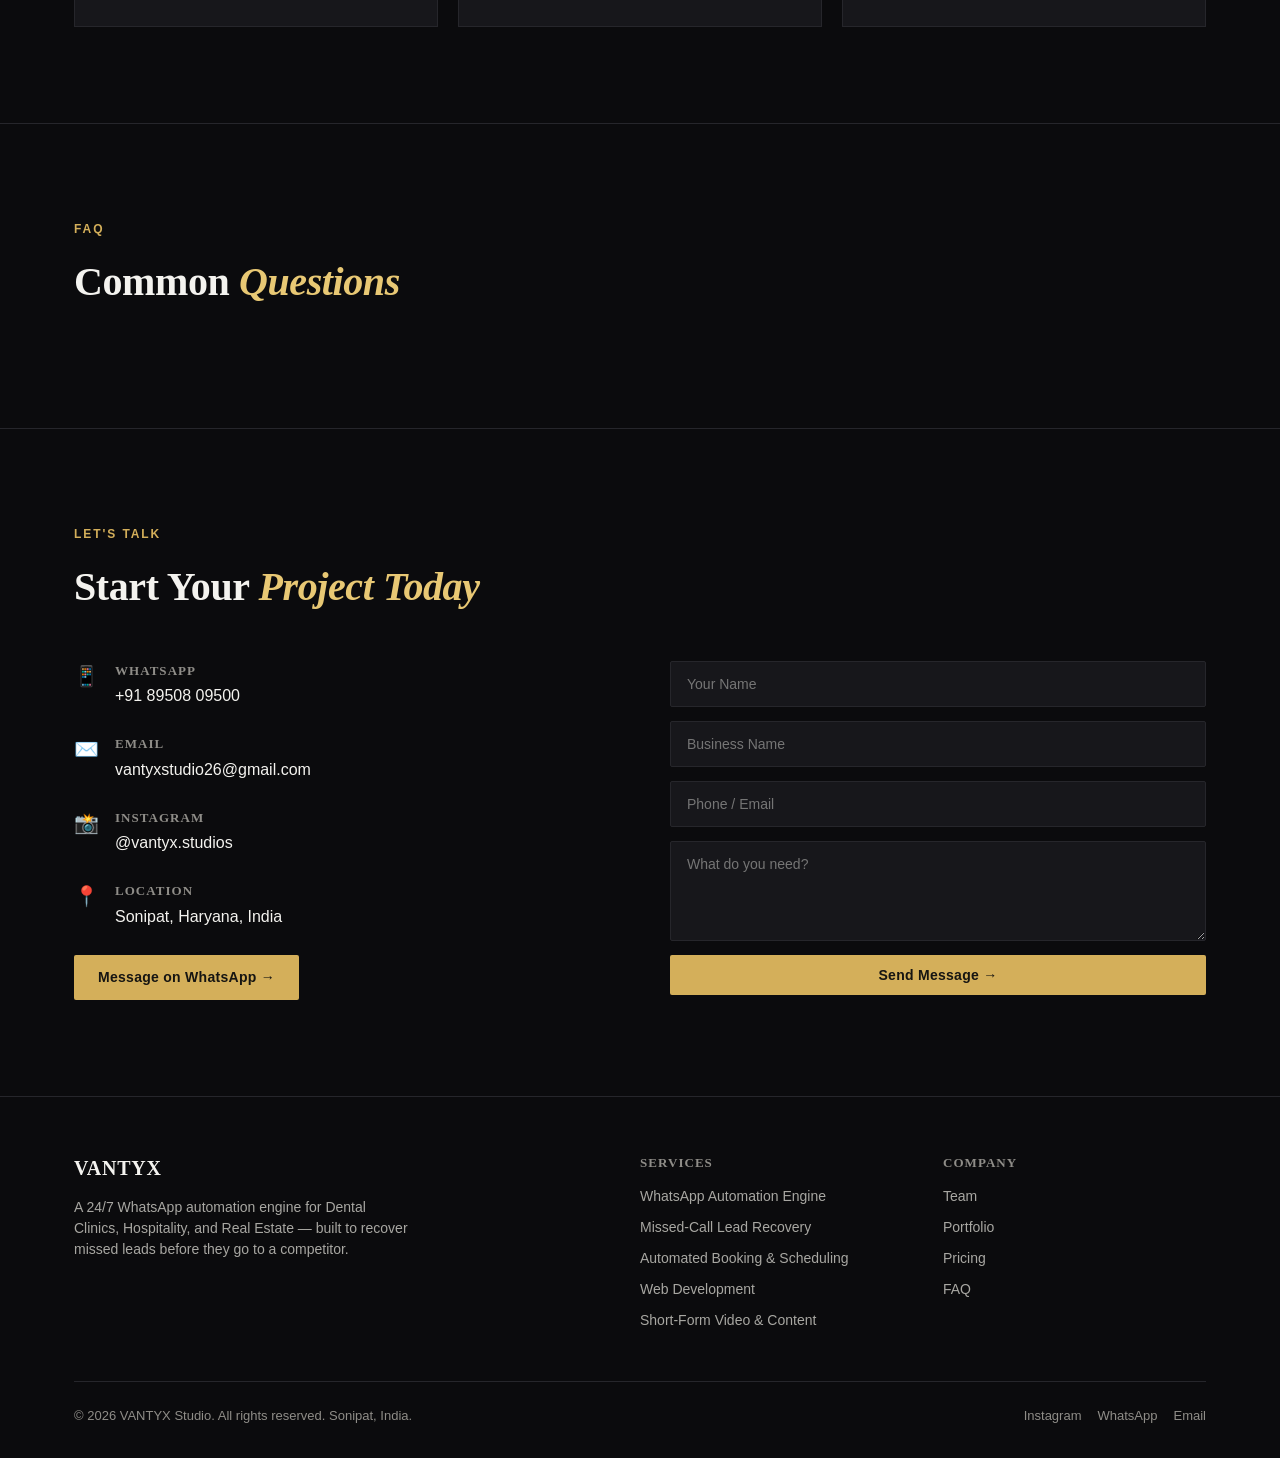
==== commit 8e0a6814: "Add files via upload" ====
--- a/index.html
+++ b/index.html
@@ -1,24 +1,503 @@
 <!DOCTYPE html>
-<html>
+<html lang="en-IN">
 <head>
-  <meta charset="utf-8" />
-  <meta name="viewport" content="width=device-width, initial-scale=1.0" />
-  <title>VANTYX — Admin</title>
-  <script src="https://identity.netlify.com/v1/netlify-identity-widget.js"></script>
+<meta charset="UTF-8">
+<meta name="viewport" content="width=device-width, initial-scale=1.0">
+<title>VANTYX — 24/7 WhatsApp Booking Engine for Dental, Hospitality & Real Estate</title>
+<meta name="description" content="VANTYX installs a 24/7 automated WhatsApp booking engine for Dental Clinics, Hospitality, and Real Estate — recovering missed calls and after-hours inquiries before they go to a competitor. 14-day risk-free pilot.">
+<meta name="keywords" content="WhatsApp automation for dental clinics, missed call lead recovery, automated booking engine, WhatsApp business assistant India, real estate lead qualification automation, hotel and restaurant WhatsApp bookings, Sonipat Haryana automation agency">
+<meta name="robots" content="index, follow">
+<meta name="author" content="VANTYX Studio">
+<meta name="theme-color" content="#0b0b0d">
+<meta name="format-detection" content="telephone=no">
+<link rel="icon" href="data:image/svg+xml,%3Csvg xmlns='http://www.w3.org/2000/svg' viewBox='0 0 64 64'%3E%3Crect width='64' height='64' fill='%230b0b0d'/%3E%3Ctext x='32' y='44' font-family='Georgia,serif' font-size='34' font-weight='700' fill='%23d4af5a' text-anchor='middle'%3EV%3C/text%3E%3C/svg%3E">
+<link rel="apple-touch-icon" href="data:image/svg+xml,%3Csvg xmlns='http://www.w3.org/2000/svg' viewBox='0 0 64 64'%3E%3Crect width='64' height='64' fill='%230b0b0d'/%3E%3Ctext x='32' y='44' font-family='Georgia,serif' font-size='34' font-weight='700' fill='%23d4af5a' text-anchor='middle'%3EV%3C/text%3E%3C/svg%3E">
+<link rel="canonical" href="https://vantyx-studio.netlify.app/">
+
+<!-- Open Graph -->
+<meta property="og:type" content="website">
+<meta property="og:title" content="VANTYX — 24/7 WhatsApp Booking Engine for Local Businesses">
+<meta property="og:description" content="Never lose a patient, booking, or lead to a slower response. 30-second automated WhatsApp assistant for Dental Clinics, Hospitality & Real Estate. 14-day risk-free pilot.">
+<meta property="og:url" content="https://vantyx-studio.netlify.app/">
+<meta property="og:site_name" content="VANTYX">
+<meta property="og:locale" content="en_IN">
+
+<!-- Twitter Card -->
+<meta name="twitter:card" content="summary">
+<meta name="twitter:title" content="VANTYX — 24/7 WhatsApp Booking Engine for Local Businesses">
+<meta name="twitter:description" content="Never lose a patient, booking, or lead to a slower response. 30-second automated WhatsApp assistant for Dental Clinics, Hospitality & Real Estate. 14-day risk-free pilot.">
+
+<!-- Structured Data -->
+<script type="application/ld+json">
+{
+  "@context": "https://schema.org",
+  "@type": "ProfessionalService",
+  "name": "VANTYX",
+  "description": "Autonomous WhatsApp booking engine and lead-recovery automation for Dental Clinics, Hospitality, and Real Estate businesses.",
+  "url": "https://vantyx-studio.netlify.app/",
+  "telephone": "+91-89508-09500",
+  "email": "vantyxstudio26@gmail.com",
+  "address": {
+    "@type": "PostalAddress",
+    "addressLocality": "Sonipat",
+    "addressRegion": "Haryana",
+    "addressCountry": "IN"
+  },
+  "areaServed": ["Sonipat", "Panipat", "Karnal", "Ambala", "Faridabad", "Gurugram", "Haryana", "India"],
+  "priceRange": "₹₹",
+  "sameAs": ["https://instagram.com/vantyx.studios"],
+  "makesOffer": [
+    {"@type": "Offer", "itemOffered": {"@type": "Service", "name": "WhatsApp Automation Engine"}},
+    {"@type": "Offer", "itemOffered": {"@type": "Service", "name": "Missed-Call Lead Recovery"}},
+    {"@type": "Offer", "itemOffered": {"@type": "Service", "name": "Automated Booking & Site-Visit Scheduling"}},
+    {"@type": "Offer", "itemOffered": {"@type": "Service", "name": "Web Development"}},
+    {"@type": "Offer", "itemOffered": {"@type": "Service", "name": "Short-Form Video Content"}}
+  ]
+}
+</script>
+
+<script type="application/ld+json">
+{
+  "@context": "https://schema.org",
+  "@type": "FAQPage",
+  "mainEntity": [
+    {"@type": "Question", "name": "Will this replace my receptionist / front desk?", "acceptedAnswer": {"@type": "Answer", "text": "No — it covers the moments your front desk can't: after hours, during rush, and the 30+ minutes it takes to call back a missed inquiry. Your team still runs the desk; the WhatsApp engine just makes sure nothing falls through the cracks before they can get to it."}},
+    {"@type": "Question", "name": "How fast does setup take?", "acceptedAnswer": {"@type": "Answer", "text": "Under 24 hours. We connect your phone line, website, or Instagram page, configure the booking flow for your business, and it's live — no waiting weeks for a build."}},
+    {"@type": "Question", "name": "What if a patient or customer asks a complex question?", "acceptedAnswer": {"@type": "Answer", "text": "The assistant handles the standard 80% — hours, availability, pricing ranges, booking — instantly. Anything it can't answer gets flagged and routed straight to your team on WhatsApp, so no inquiry is ever left hanging."}},
+    {"@type": "Question", "name": "Why is the pilot price so low?", "acceptedAnswer": {"@type": "Answer", "text": "Because we'd rather prove it works with real bookings than sell you on a promise. Setup and monthly cost depend on your industry and volume — message us on WhatsApp and we'll quote a low-friction pilot to get you live risk-free."}},
+    {"@type": "Question", "name": "How does payment work?", "acceptedAnswer": {"@type": "Answer", "text": "A one-time setup fee plus a monthly fee, paid via UPI — the exact amount depends on your industry and volume tier. Message us on WhatsApp for your quote. No long-term lock-in required."}},
+    {"@type": "Question", "name": "Do you work outside Sonipat?", "acceptedAnswer": {"@type": "Answer", "text": "Absolutely. We work with businesses across Haryana — Panipat, Karnal, Ambala, Faridabad, Gurugram — and beyond. Everything is handled online and set up remotely."}}
+  ]
+}
+</script>
+
+<link rel="stylesheet" href="style.css">
+<script src="https://identity.netlify.com/v1/netlify-identity-widget.js"></script>
+<script>
+  if (window.netlifyIdentity) {
+    window.netlifyIdentity.on("init", (user) => {
+      if (!user) {
+        window.netlifyIdentity.on("login", () => { document.location.href = "/admin/"; });
+      }
+    });
+  }
+</script>
 </head>
 <body>
-  <script src="https://unpkg.com/decap-cms@^3.0.0/dist/decap-cms.js"></script>
-  <script>
-    // Real login handled entirely by Netlify Identity — no password lives in this file or any JS on the site.
-    if (window.netlifyIdentity) {
-      window.netlifyIdentity.on("init", (user) => {
-        if (!user) {
-          window.netlifyIdentity.on("login", () => {
-            document.location.href = "/admin/";
-          });
-        }
-      });
-    }
-  </script>
+
+<a class="skip-link" href="#main">Skip to content</a>
+
+<header>
+  <nav class="wrap" aria-label="Primary">
+    <div class="logo">VANTYX</div>
+    <div class="navlinks" id="navlinks">
+      <a href="#services">Services</a>
+      <a href="#niches">Niches</a>
+      <a href="#proof">Proof</a>
+      <a href="#plans">Plans</a>
+      <a href="#portfolio">Portfolio</a>
+      <a href="#team">Team</a>
+      <a href="#faq">FAQ</a>
+    </div>
+    <div class="nav-right">
+      <a class="btn btn-gold nav-cta" href="https://wa.me/918950809500?text=Hi%20VANTYX%2C%20I%27d%20like%20to%20claim%20the%2014-Day%20Zero-Risk%20Pilot.">Claim Pilot</a>
+      <button class="menu-toggle" id="menuToggle" aria-label="Open menu" aria-expanded="false" aria-controls="navlinks">
+        <span></span><span></span><span></span>
+      </button>
+    </div>
+  </nav>
+</header>
+
+<main id="main">
+
+<section class="hero">
+  <div class="wrap">
+    <div class="hero-tag">Autonomous Vertical Operating System — India</div>
+    <h1>Never Lose a Patient, Booking, or Lead to a <em>Slower Response</em></h1>
+    <div class="hero-sub">30-Second Automated WhatsApp Conversational Assistant for Local Businesses.</div>
+    <p class="hero-desc">We install a 24/7 WhatsApp engine for Dental Clinics, Hospitality, and Real Estate that automatically responds to missed calls and late-night inquiries — locking in appointments before they go to a competitor.</p>
+    <div class="hero-cta">
+      <a class="btn btn-gold" href="https://wa.me/918950809500?text=Hi%20VANTYX%2C%20I%27d%20like%20to%20claim%20the%2014-Day%20Zero-Risk%20Pilot%20(%E2%82%B91k%20Setup).">Claim 14-Day Zero-Risk Pilot (₹1k Setup)</a>
+      <a class="btn btn-outline" href="https://aria-live.netlify.app" target="_blank" rel="noopener">See Live Dental Demo →</a>
+    </div>
+    <div class="stats">
+      <div><div class="stat-num">30 sec</div><div class="stat-label">Avg. Response Time</div></div>
+      <div><div class="stat-num">24/7</div><div class="stat-label">Coverage</div></div>
+      <div><div class="stat-num">3</div><div class="stat-label">Core Verticals</div></div>
+      <div><div class="stat-num">₹0</div><div class="stat-label">Risk If It Doesn't Work</div></div>
+    </div>
+  </div>
+</section>
+
+<section id="services">
+  <div class="wrap">
+    <div class="services-head">
+      <div>
+        <div class="eyebrow">The AVOS Engine</div>
+        <h2>One Core System. Two <em>Growth Add-Ons</em>.</h2>
+      </div>
+      <a class="btn btn-outline" href="#contact">Start a Project</a>
+    </div>
+    <div class="service-grid">
+      <div class="service-card featured">
+        <div class="service-num">01</div>
+        <span class="tag-new">Core Engine</span>
+        <div class="service-icon">⚡</div>
+        <h3>WhatsApp Automation Engine</h3>
+        <p>A 24/7 conversational assistant that responds in under 30 seconds — qualifying, booking, and logging every inquiry automatically.</p>
+      </div>
+      <div class="service-card">
+        <div class="service-num">02</div>
+        <div class="service-icon">📞</div>
+        <h3>Missed-Call Lead Recovery</h3>
+        <p>Every missed call triggers an instant WhatsApp follow-up, so no inquiry goes cold while your front desk is busy.</p>
+      </div>
+      <div class="service-card">
+        <div class="service-num">03</div>
+        <div class="service-icon">📅</div>
+        <h3>Automated Booking & Scheduling</h3>
+        <p>Appointments, tables, rooms, and site-visits get locked into your calendar automatically — no manual back-and-forth.</p>
+      </div>
+      <div class="service-card">
+        <div class="service-num">04</div>
+        <span class="tag-new">Add-On</span>
+        <div class="service-icon">🌐</div>
+        <h3>Web Development</h3>
+        <p>A mobile-first landing page built to route every visitor straight into your WhatsApp engine.</p>
+      </div>
+      <div class="service-card">
+        <div class="service-num">05</div>
+        <span class="tag-new">Add-On</span>
+        <div class="service-icon">🎬</div>
+        <h3>Short-Form Video & Content</h3>
+        <p>Reels and Shorts built to drive local attention and feed raw leads straight into your automated flow.</p>
+      </div>
+    </div>
+  </div>
+</section>
+
+<section id="niches">
+  <div class="wrap">
+    <div class="eyebrow">Who We Serve</div>
+    <h2 class="section-title" style="max-width:560px;">3 Verticals. <em>Total Focus.</em></h2>
+    <p style="color:var(--text-dim); margin-top:14px; max-width:560px;">We don't spread thin. Every automation flow is purpose-built for one of three industries.</p>
+    <div class="niche-grid">
+      <div class="niche-pill new"><span>🦷</span>Dental Clinics & Healthcare</div>
+      <div class="niche-pill new"><span>🏨</span>Cafes, Restaurants & Hotels</div>
+      <div class="niche-pill new"><span>🏠</span>Real Estate Developers & Brokers</div>
+    </div>
+  </div>
+</section>
+
+<section id="proof" class="proof-strip">
+  <div class="wrap">
+    <div class="eyebrow">Proof, Not Promises</div>
+    <h2 class="section-title" style="max-width:600px;">What Our Systems Actually <em>Do</em></h2>
+    <p style="color:var(--text-dim); margin-top:14px; max-width:560px;">We're a young team — so instead of vague claims, here's exactly what our automation and web systems handle in production.</p>
+    <div class="proof-grid">
+      <div class="proof-card">
+        <div class="n">Zero manual follow-ups</div>
+        <p>Automated WhatsApp reminders trigger 7 days before and 3 days after key dates — no staff involvement.</p>
+      </div>
+      <div class="proof-card">
+        <div class="n">Daily owner reports</div>
+        <p>Scheduled automations pull live data and send a daily summary straight to the owner's phone.</p>
+      </div>
+      <div class="proof-card">
+        <div class="n">5–7 day delivery</div>
+        <p>Most website builds go from kickoff to live site in under a week, without cutting corners.</p>
+      </div>
+      <div class="proof-card">
+        <div class="n">AI-qualified leads</div>
+        <p>Inquiries are automatically screened and routed via AI before they ever reach a human inbox.</p>
+      </div>
+    </div>
+  </div>
+</section>
+
+<section id="plans">
+  <div class="wrap">
+    <div class="eyebrow">Pricing</div>
+    <h2 class="section-title">The 14-Day <em>Risk-Free Pilot</em></h2>
+    <p class="plans-sub">Remove all the friction. See real bookings land before you commit to anything more.</p>
+
+    <div class="plan-group-label" style="margin-top:44px;">Tiered Pricing By Industry <span style="color:var(--text-faint); text-transform:none; letter-spacing:0;">(for higher volume, pick your ladder)</span></div>
+    <p style="color:var(--text-dim); font-size:14px; max-width:640px; margin-bottom:24px;">Every vertical starts at Pilot pricing — packages scale only as your inquiry volume grows.</p>
+
+    <div class="automation-filter">
+      <button class="filter-btn active" data-filter="all">All Businesses</button>
+      <button class="filter-btn" data-filter="dental">Dental Clinics</button>
+      <button class="filter-btn" data-filter="clinics">Clinics & Hospitals</button>
+      <button class="filter-btn" data-filter="cafe">Cafes & Restaurants</button>
+      <button class="filter-btn" data-filter="hotels">Hotels</button>
+      <button class="filter-btn" data-filter="realestate">Real Estate</button>
+    </div>
+
+    <div class="plan-grid" id="automationGrid">
+      <!-- All verticals are generated dynamically by JS below -->
+    </div>
+
+    <div class="plan-group-label" style="margin-top:56px;">Growth Add-Ons <span style="color:var(--text-faint); text-transform:none; letter-spacing:0;">(stack onto your WhatsApp engine)</span></div>
+    <p style="color:var(--text-dim); font-size:14px; max-width:640px; margin-bottom:24px;">Optional upgrades that feed more traffic into your automated flow — never sold as standalone freelancer packages.</p>
+    <div class="plan-grid" style="grid-template-columns:repeat(2,1fr);">
+      <div class="plan-card">
+        <div class="plan-name">High-Converting Web Build</div>
+        <div class="plan-desc">Mobile-first landing page</div>
+        <div class="plan-price">₹6,999 <span>one time</span></div>
+        <ul class="plan-list">
+          <li>Mobile-first page routed to your WhatsApp engine</li>
+          <li>Fast load, built to rank</li>
+          <li>Contact & inquiry capture</li>
+          <li>Basic SEO setup</li>
+        </ul>
+        <a class="btn btn-outline" href="https://wa.me/918950809500?text=Hi%20VANTYX%2C%20I%27m%20interested%20in%20the%20High-Converting%20Web%20Build%20add-on.%20Can%20you%20share%20more%20details%3F">Add This</a>
+      </div>
+      <div class="plan-card">
+        <div class="plan-name">Short-Form Video & Content Engine</div>
+        <div class="plan-desc">8 Reels/Shorts per month</div>
+        <div class="plan-price">₹4,999 <span>/ month</span></div>
+        <ul class="plan-list">
+          <li>8 Reels/Shorts per month</li>
+          <li>Built to drive local traffic to WhatsApp</li>
+          <li>Ad-creative ready cuts</li>
+          <li>Monthly performance notes</li>
+        </ul>
+        <a class="btn btn-outline" href="https://wa.me/918950809500?text=Hi%20VANTYX%2C%20I%27m%20interested%20in%20the%20Short-Form%20Video%20%26%20Content%20Engine%20add-on.%20Can%20you%20share%20more%20details%3F">Add This</a>
+      </div>
+    </div>
+
+    <div class="plan-group-label" style="margin-top:56px;">Additional Automation Modules <span style="color:var(--text-faint); text-transform:none; letter-spacing:0;">(stack with any package above)</span></div>
+    <p style="color:var(--text-dim); font-size:14px; max-width:640px; margin-bottom:28px;">Modular extras that apply regardless of your business type.</p>
+    <div class="plan-grid">
+      <div class="plan-card">
+        <div class="plan-name">Review & Reputation Automation</div>
+        <div class="plan-desc">Add-on module</div>
+        <div class="plan-price">₹4,999 <span>setup + ₹1,000/mo</span></div>
+        <ul class="plan-list">
+          <li>Auto-request Google/WhatsApp reviews post-visit</li>
+          <li>Instant alert on negative feedback</li>
+          <li>Review link tracking</li>
+        </ul>
+        <a class="btn btn-outline" href="https://wa.me/918950809500?text=Hi%20VANTYX%2C%20I%27m%20interested%20in%20the%20Review%20%26%20Reputation%20Automation%20add-on.%20Can%20you%20share%20more%20details%3F">Add This</a>
+      </div>
+      <div class="plan-card">
+        <div class="plan-name">Lead Capture Automation</div>
+        <div class="plan-desc">Add-on module</div>
+        <div class="plan-price">₹5,999 <span>setup + ₹1,200/mo</span></div>
+        <ul class="plan-list">
+          <li>Every website/social inquiry logged instantly</li>
+          <li>Auto-tagging by source & urgency</li>
+          <li>Zero-delay routing to your phone</li>
+        </ul>
+        <a class="btn btn-outline" href="https://wa.me/918950809500?text=Hi%20VANTYX%2C%20I%27m%20interested%20in%20the%20Lead%20Capture%20Automation%20add-on.%20Can%20you%20share%20more%20details%3F">Add This</a>
+      </div>
+      <div class="plan-card">
+        <div class="plan-name">Customer Retention Automation</div>
+        <div class="plan-desc">Add-on module</div>
+        <div class="plan-price">₹5,999 <span>setup + ₹1,200/mo</span></div>
+        <ul class="plan-list">
+          <li>Automated win-back messages for inactive customers</li>
+          <li>Birthday/anniversary offers</li>
+          <li>Repeat-visit nudges</li>
+        </ul>
+        <a class="btn btn-outline" href="https://wa.me/918950809500?text=Hi%20VANTYX%2C%20I%27m%20interested%20in%20the%20Customer%20Retention%20Automation%20add-on.%20Can%20you%20share%20more%20details%3F">Add This</a>
+      </div>
+      <div class="plan-card">
+        <div class="plan-name">Reporting Dashboard Automation</div>
+        <div class="plan-desc">Add-on module</div>
+        <div class="plan-price">₹6,999 <span>setup + ₹1,500/mo</span></div>
+        <ul class="plan-list">
+          <li>Daily or weekly performance summary</li>
+          <li>Sent automatically to owner's phone/email</li>
+          <li>Custom metrics on request</li>
+        </ul>
+        <a class="btn btn-outline" href="https://wa.me/918950809500?text=Hi%20VANTYX%2C%20I%27m%20interested%20in%20the%20Reporting%20Dashboard%20Automation%20add-on.%20Can%20you%20share%20more%20details%3F">Add This</a>
+      </div>
+    </div>
+
+    <p style="margin-top:32px; font-size:13.5px; color:var(--text-faint);">Full-funnel builds (WhatsApp engine + website + content) are quoted individually based on scope — <a href="https://wa.me/918950809500" style="color:var(--gold); text-decoration:underline;">message us for a custom quote</a>.</p>
+  </div>
+</section>
+
+<section id="portfolio">
+  <div class="wrap">
+    <div class="eyebrow">Our Work</div>
+    <h2 class="section-title">Built by <em>VANTYX</em></h2>
+    <p style="color:var(--text-dim); margin-top:14px;">Real projects. Real systems in production.</p>
+    <div class="port-list">
+      <a class="port-row" href="https://aria-live.netlify.app" target="_blank" rel="noopener">
+        <span class="port-row-name">Aria: Live Agent</span>
+        <span class="port-row-link">Visit Site →</span>
+      </a>
+      <a class="port-row" href="https://kulture-art.netlify.app/">
+        <span class="port-row-name">Kulture Art</span>
+        <span class="port-row-link">View Site →</span>
+        </a>
+    </div>
+  </div>
+</section>
+
+<section id="team">
+  <div class="wrap">
+    <div class="eyebrow">The People</div>
+    <h2 class="section-title">Meet the <em>Team</em></h2>
+    <p style="color:var(--text-dim); margin-top:14px;">Two specialists. One mission — your growth.</p>
+    <div class="team-grid">
+      <div class="team-card">
+        <div class="avatar">A</div>
+        <h3>Ayush</h3>
+        <div class="team-role">Founder & Chairman</div>
+        <div class="team-skills">Web Dev · AI Automation · Figma · Client Strategy · Business Development</div>
+      </div>
+      <div class="team-card">
+        <div class="avatar">A</div>
+        <h3>Aadi</h3>
+        <div class="team-role">Co-Founder & CEO</div>
+        <div class="team-skills">Video Editing · Reels & Shorts · Ad Creatives · Content Strategy</div>
+      </div>
+    </div>
+  </div>
+</section>
+
+<section>
+  <div class="wrap">
+    <div class="eyebrow">What Clients Say</div>
+    <h2 class="section-title">Words That <em>Matter</em></h2>
+    <div class="test-grid">
+      <div class="test-card">
+        <p>"The demo they showed was exactly what our clinic needed. Impressive work from a young team that clearly knows digital inside out."</p>
+        <div class="test-who"><strong>Sharma Dental</strong><br>Dental Clinic — Sonipat</div>
+      </div>
+      <div class="test-card">
+        <p>"VANTYX built our online presence from scratch. Professional, fast, and they actually understand what a business needs to grow."</p>
+        <div class="test-who"><strong>Kulture Art</strong><br>Art Brand — Founding Client</div>
+      </div>
+      <div class="test-card">
+        <p>"Young team with serious skills. They know digital better than agencies charging five times the price."</p>
+        <div class="test-who"><strong>Debate Club</strong><br>Organisation — Client</div>
+      </div>
+    </div>
+  </div>
+</section>
+
+<section id="faq">
+  <div class="wrap">
+    <div class="eyebrow">FAQ</div>
+    <h2 class="section-title" style="margin-bottom:20px;">Common <em>Questions</em></h2>
+
+    <div id="faqContainer">
+      <!-- Rendered from content/site-content.json by script.js — edit via /admin, not here. -->
+    </div>
+  </div>
+</section>
+
+<section id="contact">
+  <div class="wrap">
+    <div class="eyebrow">Let's Talk</div>
+    <h2 class="section-title">Start Your <em>Project Today</em></h2>
+    <div class="contact-grid">
+      <div>
+        <div class="contact-row">
+          <div class="contact-icon">📱</div>
+          <div><h4>WhatsApp</h4><a href="https://wa.me/918950809500">+91 89508 09500</a></div>
+        </div>
+        <div class="contact-row">
+          <div class="contact-icon">✉️</div>
+          <div><h4>Email</h4><a href="mailto:vantyxstudio26@gmail.com">vantyxstudio26@gmail.com</a></div>
+        </div>
+        <div class="contact-row">
+          <div class="contact-icon">📸</div>
+          <div><h4>Instagram</h4><a href="https://instagram.com/vantyx.studios" target="_blank" rel="noopener">@vantyx.studios</a></div>
+        </div>
+        <div class="contact-row">
+          <div class="contact-icon">📍</div>
+          <div><h4>Location</h4>Sonipat, Haryana, India</div>
+        </div>
+        <a class="btn btn-gold" href="https://wa.me/918950809500">Message on WhatsApp →</a>
+      </div>
+      <form id="contactForm">
+        <label class="sr-only" for="cf-name">Your Name</label>
+        <input type="text" id="cf-name" name="name" placeholder="Your Name" required>
+        <label class="sr-only" for="cf-business">Business Name</label>
+        <input type="text" id="cf-business" name="business" placeholder="Business Name">
+        <label class="sr-only" for="cf-contact">Phone / Email</label>
+        <input type="text" id="cf-contact" name="contact" placeholder="Phone / Email" required>
+        <label class="sr-only" for="cf-need">What do you need?</label>
+        <textarea id="cf-need" name="need" placeholder="What do you need?"></textarea>
+        <button class="btn btn-gold" type="submit" style="border:none; cursor:pointer;">Send Message →</button>
+      </form>
+    </div>
+  </div>
+</section>
+
+</main>
+
+<footer>
+  <div class="wrap">
+    <div class="foot-grid">
+      <div>
+        <div class="logo" style="margin-bottom:14px;">VANTYX</div>
+        <p style="color:var(--text-dim); font-size:14px; max-width:340px;">A 24/7 WhatsApp automation engine for Dental Clinics, Hospitality, and Real Estate — built to recover missed leads before they go to a competitor.</p>
+      </div>
+      <div>
+        <h4>Services</h4>
+        <ul>
+          <li><a href="#services">WhatsApp Automation Engine</a></li>
+          <li><a href="#services">Missed-Call Lead Recovery</a></li>
+          <li><a href="#services">Automated Booking &amp; Scheduling</a></li>
+          <li><a href="#services">Web Development</a></li>
+          <li><a href="#services">Short-Form Video &amp; Content</a></li>
+        </ul>
+      </div>
+      <div>
+        <h4>Company</h4>
+        <ul>
+          <li><a href="#team">Team</a></li>
+          <li><a href="#portfolio">Portfolio</a></li>
+          <li><a href="#plans">Pricing</a></li>
+          <li><a href="#faq">FAQ</a></li>
+        </ul>
+      </div>
+    </div>
+    <div class="foot-bottom">
+      <div>© 2026 VANTYX Studio. All rights reserved. Sonipat, India.</div>
+      <div style="display:flex; gap:16px;">
+        <a href="https://instagram.com/vantyx.studios" target="_blank" rel="noopener">Instagram</a>
+        <a href="https://wa.me/918950809500">WhatsApp</a>
+        <a href="mailto:vantyxstudio26@gmail.com">Email</a>
+      </div>
+    </div>
+  </div>
+</footer>
+
+<!-- CHATBOT WIDGET -->
+<button id="vantyx-chat-toggle" aria-label="Chat with VANTYX" aria-expanded="false" aria-controls="vantyx-chat-window">💬</button>
+<div id="vantyx-chat-window" role="dialog" aria-label="VANTYX Assistant chat" aria-hidden="true">
+  <div class="chat-header">
+    <div>
+      <h4>VANTYX Assistant</h4>
+      <p>● Online — usually replies instantly</p>
+    </div>
+    <button class="chat-close" id="vantyx-chat-close" aria-label="Close chat">×</button>
+  </div>
+  <div class="chat-body" id="vantyx-chat-body" aria-live="polite">
+    <div class="chat-msg bot">Hey! 👋 I'm the VANTYX assistant. Ask me about our services, pricing, or automation packages for your business — or tap a quick option below.</div>
+  </div>
+  <div class="chat-quick" id="vantyx-chat-quick">
+    <button data-q="services">Our Services</button>
+    <button data-q="pricing">Pricing</button>
+    <button data-q="realestate">Real Estate Automation</button>
+    <button data-q="cafe">Cafe Automation</button>
+    <button data-q="contact">Talk to a Human</button>
+  </div>
+  <div class="chat-input-row">
+    <label class="sr-only" for="vantyx-chat-input">Type your question</label>
+    <input type="text" id="vantyx-chat-input" placeholder="Type your question...">
+    <button id="vantyx-chat-send">Send</button>
+  </div>
+</div>
+
+<script src="script.js"></script>
+
 </body>
 </html>
--- a/style.css
+++ b/style.css
@@ -0,0 +1,318 @@
+  :root{
+    --bg: #0b0b0d;
+    --bg-raised: #131316;
+    --bg-card: #17171b;
+    --line: #26262b;
+    --text: #f4f3ef;
+    --text-dim: #a8a7a2;
+    --text-faint: #8f8d88;
+    --gold: #d4af5a;
+    --gold-bright: #e8c874;
+    --accent: #7c5cff;
+    --success: #6fae7c;
+  }
+  *{box-sizing:border-box; margin:0; padding:0;}
+  html{scroll-behavior:smooth;}
+  body{
+    background:var(--bg);
+    color:var(--text);
+    font-family: 'Inter', -apple-system, BlinkMacSystemFont, 'Segoe UI', sans-serif;
+    line-height:1.5;
+    -webkit-font-smoothing:antialiased;
+  }
+  h1,h2,h3,h4{
+    font-family: 'Georgia', 'Times New Roman', serif;
+    font-weight:700;
+    letter-spacing:-0.01em;
+  }
+  em{font-style:italic; color:var(--gold-bright);}
+  a{color:inherit; text-decoration:none;}
+  img{max-width:100%; display:block;}
+  .wrap{max-width:1180px; margin:0 auto; padding:0 24px;}
+  .eyebrow{
+    text-transform:uppercase; letter-spacing:0.16em; font-size:12px;
+    color:var(--gold); font-weight:600; margin-bottom:14px;
+  }
+  .section-title{font-size:clamp(28px,4vw,40px);}
+  section{padding:96px 0; border-bottom:1px solid var(--line);}
+
+  /* ACCESSIBILITY UTILITIES */
+  .sr-only{
+    position:absolute; width:1px; height:1px; padding:0; margin:-1px;
+    overflow:hidden; clip:rect(0,0,0,0); white-space:nowrap; border:0;
+  }
+  .skip-link{
+    position:absolute; left:12px; top:-48px; z-index:100;
+    background:var(--gold); color:#161512; padding:10px 18px;
+    font-weight:700; font-size:14px; border-radius:2px; transition:top .2s ease;
+  }
+  .skip-link:focus{top:12px;}
+  a:focus-visible, button:focus-visible, input:focus-visible, textarea:focus-visible, summary:focus-visible{
+    outline:2px solid var(--gold); outline-offset:3px;
+  }
+
+  /* NAV */
+  header{
+    position:sticky; top:0; z-index:50;
+    background:rgba(11,11,13,0.9); backdrop-filter:blur(10px);
+    border-bottom:1px solid var(--line);
+    transition:box-shadow .3s ease, border-color .3s ease;
+  }
+  header.is-scrolled{ box-shadow:0 8px 24px rgba(0,0,0,0.35); border-bottom-color:rgba(212,175,90,0.25); }
+  nav.wrap{display:flex; align-items:center; justify-content:space-between; padding:18px 24px;}
+  .logo{font-family:'Georgia',serif; font-size:20px; font-weight:700; letter-spacing:0.04em;}
+  .navlinks{display:flex; gap:32px; font-size:14px; color:var(--text-dim);}
+  .navlinks a:hover{color:var(--text);}
+  .nav-right{display:flex; align-items:center; gap:14px;}
+  .menu-toggle{
+    display:none; flex-direction:column; justify-content:center; gap:5px;
+    width:36px; height:36px; background:none; border:1px solid var(--line);
+    border-radius:2px; cursor:pointer; padding:0;
+  }
+  .menu-toggle span{width:16px; height:2px; background:var(--text); margin:0 auto; transition:transform .25s ease, opacity .25s ease;}
+  .menu-toggle[aria-expanded="true"] span:nth-child(1){transform:translateY(7px) rotate(45deg);}
+  .menu-toggle[aria-expanded="true"] span:nth-child(2){opacity:0;}
+  .menu-toggle[aria-expanded="true"] span:nth-child(3){transform:translateY(-7px) rotate(-45deg);}
+  .btn{
+    display:inline-block; padding:12px 24px; border-radius:2px;
+    font-size:14px; font-weight:600; letter-spacing:0.02em;
+    transition:all .2s ease;
+  }
+  .btn-gold{background:var(--gold); color:#161512;}
+  .btn-gold:hover{background:var(--gold-bright);}
+  .btn-outline{border:1px solid var(--line); color:var(--text);}
+  .btn-outline:hover{border-color:var(--gold);}
+  @media(max-width:820px){
+    .menu-toggle{display:flex;}
+    .navlinks{
+      display:flex; flex-direction:column; gap:0; position:fixed; top:65px; left:0; right:0;
+      background:var(--bg-raised); border-bottom:1px solid var(--line);
+      max-height:0; overflow:hidden; transition:max-height .3s ease;
+    }
+    .navlinks.open{max-height:400px;}
+    .navlinks a{padding:16px 24px; border-bottom:1px solid var(--line);}
+    .nav-cta{padding:10px 16px; font-size:13px;}
+  }
+
+  /* HERO */
+  .hero{padding:110px 0 90px; border-bottom:1px solid var(--line);}
+  .hero-tag{color:var(--text-faint); font-size:13px; letter-spacing:0.12em; text-transform:uppercase; margin-bottom:24px;}
+  .hero h1{font-size:clamp(40px,6vw,74px); line-height:1.02; max-width:820px;}
+  .hero-sub{margin-top:10px; color:var(--gold-bright); font-family:'Georgia',serif; font-style:italic; font-size:20px;}
+  .hero-desc{margin-top:26px; max-width:560px; color:var(--text-dim); font-size:17px;}
+  .hero-cta{margin-top:36px; display:flex; gap:16px; flex-wrap:wrap;}
+  .stats{display:flex; gap:56px; margin-top:72px; flex-wrap:wrap;}
+  .stat-num{font-family:'Georgia',serif; font-size:34px; color:var(--gold-bright);}
+  .stat-label{font-size:13px; color:var(--text-faint); text-transform:uppercase; letter-spacing:0.08em; margin-top:4px;}
+
+  /* SERVICES */
+  .services-head{display:flex; justify-content:space-between; align-items:flex-end; margin-bottom:56px; flex-wrap:wrap; gap:20px;}
+  .services-head h2{font-size:clamp(30px,4vw,44px); max-width:600px;}
+  .service-grid{display:grid; grid-template-columns:repeat(5,1fr); gap:1px; background:var(--line); border:1px solid var(--line);}
+  @media(max-width:980px){ .service-grid{grid-template-columns:repeat(2,1fr);} }
+  @media(max-width:560px){ .service-grid{grid-template-columns:1fr;} }
+  .service-card{background:var(--bg-card); padding:32px 26px; min-height:230px; position:relative; border:1px solid transparent; transition:transform .3s ease, border-color .3s ease, box-shadow .3s ease;}
+  .service-card:hover{transform:translateY(-6px); border-color:rgba(212,175,90,0.4); box-shadow:0 16px 34px rgba(0,0,0,0.35);}
+  .service-card.featured{background:#1c1810; border:1px solid var(--gold); }
+  .service-num{font-size:12px; color:var(--text-faint); letter-spacing:0.1em;}
+  .service-icon{font-size:26px; margin:18px 0 14px;}
+  .service-card h3{font-size:17px; font-family:'Inter',sans-serif; font-weight:700; margin-bottom:10px;}
+  .service-card p{font-size:14px; color:var(--text-dim); line-height:1.55;}
+  .tag-new{display:inline-block; background:var(--gold); color:#161512; font-size:10px; font-weight:700; letter-spacing:0.06em; padding:3px 8px; border-radius:2px; margin-bottom:12px;}
+
+  /* NICHES */
+  .niche-grid{display:grid; grid-template-columns:repeat(3,1fr); gap:14px; margin-top:44px;}
+  @media(max-width:860px){ .niche-grid{grid-template-columns:1fr;} }
+  .niche-pill{
+    border:1px solid var(--line); background:var(--bg-card); padding:22px 14px;
+    text-align:center; font-size:13.5px; color:var(--text-dim);
+    transition:transform .3s ease, border-color .3s ease, background .3s ease;
+  }
+  .niche-pill:hover{transform:translateY(-4px); border-color:var(--gold); background:#1c1810;}
+  .niche-pill span{display:block; font-size:24px; margin-bottom:10px;}
+  .niche-pill.new{border-color:var(--gold); color:var(--text);}
+
+  /* PROOF STRIP */
+  .proof-strip{background:var(--bg-raised);}
+  .proof-grid{display:grid; grid-template-columns:repeat(4,1fr); gap:1px; background:var(--line); border:1px solid var(--line); margin-top:44px;}
+  @media(max-width:860px){ .proof-grid{grid-template-columns:repeat(2,1fr);} }
+  .proof-card{background:var(--bg-card); padding:30px 24px; transition:transform .3s ease, background .3s ease;}
+  .proof-card:hover{transform:translateY(-4px); background:#191920;}
+  .proof-card .n{font-family:'Georgia',serif; color:var(--gold-bright); font-size:15px; margin-bottom:8px;}
+  .proof-card p{font-size:13.5px; color:var(--text-dim); line-height:1.5;}
+
+  /* PLANS */
+  .plans-sub{max-width:560px; color:var(--text-dim); margin-top:10px;}
+  .plan-group-label{margin-top:56px; margin-bottom:24px; font-size:13px; text-transform:uppercase; letter-spacing:0.1em; color:var(--text-faint);}
+  .plan-grid{display:grid; grid-template-columns:repeat(3,1fr); gap:20px;}
+  @media(max-width:900px){ .plan-grid{grid-template-columns:repeat(2,1fr);} }
+  @media(max-width:600px){ .plan-grid{grid-template-columns:1fr;} }
+  .plan-card{
+    border:1px solid var(--line); background:var(--bg-card); padding:30px 26px;
+    display:flex; flex-direction:column; position:relative;
+    transition:transform .3s ease, border-color .3s ease, box-shadow .3s ease;
+  }
+  .plan-card:hover{transform:translateY(-5px); border-color:rgba(212,175,90,0.45); box-shadow:0 16px 32px rgba(0,0,0,0.3);}
+  .plan-card.popular{border-color:var(--gold);}
+  .pilot-card{
+    border:1px solid var(--gold); background:linear-gradient(180deg,#1c1810,var(--bg-card));
+    padding:44px 40px; display:grid; grid-template-columns:1.3fr 1fr; gap:40px; align-items:center;
+    animation:pilotGlow 3.4s ease-in-out infinite;
+  }
+  .pilot-card:hover{transform:none;}
+  @keyframes pilotGlow{
+    0%,100%{ box-shadow:0 0 0 rgba(212,175,90,0); }
+    50%{ box-shadow:0 0 40px rgba(212,175,90,0.15); }
+  }
+  @media(max-width:800px){ .pilot-card{grid-template-columns:1fr;} }
+  .pilot-price-big{font-family:'Georgia',serif; font-size:44px; color:var(--gold-bright); margin:14px 0 6px;}
+  .pilot-price-big span{font-size:16px; color:var(--text-dim); font-family:'Inter',sans-serif; font-weight:400;}
+  .pilot-guarantee{margin-top:20px; padding:14px 18px; border:1px solid var(--line); background:var(--bg); font-size:13.5px; color:var(--text-dim);}
+  .pilot-guarantee strong{color:var(--gold-bright);}
+  .plan-badge{position:absolute; top:-11px; left:26px; background:var(--gold); color:#161512; font-size:10px; font-weight:700; padding:4px 10px; letter-spacing:0.05em;}
+  .plan-name{font-family:'Georgia',serif; font-size:22px; margin-bottom:4px;}
+  .plan-desc{font-size:13px; color:var(--text-faint); margin-bottom:18px;}
+  .plan-price{font-size:26px; font-weight:700; margin-bottom:4px;}
+  .plan-price span{font-size:13px; color:var(--text-faint); font-weight:400;}
+  .plan-list{list-style:none; margin:20px 0 24px; flex-grow:1;}
+  .plan-list li{font-size:13.5px; color:var(--text-dim); padding:7px 0; border-bottom:1px solid var(--line); padding-left:16px; position:relative;}
+  .plan-list li:before{content:"—"; position:absolute; left:0; color:var(--gold);}
+  .plan-list li:last-child{border-bottom:none;}
+  .automation-filter{display:flex; gap:10px; flex-wrap:wrap; margin-bottom:36px;}
+  .filter-btn{
+    padding:10px 20px; border:1px solid var(--line); background:var(--bg-card);
+    color:var(--text-dim); font-size:13.5px; font-weight:600; font-family:inherit;
+    cursor:pointer; border-radius:2px; transition:all .2s ease;
+  }
+  .filter-btn:hover{border-color:var(--gold); color:var(--text);}
+  .filter-btn.active{background:var(--gold); color:#161512; border-color:var(--gold);}
+  .member-select{
+    width:100%; background:var(--bg); border:1px solid var(--line); color:var(--text);
+    padding:12px 14px; font-size:14px; font-family:inherit; border-radius:2px; margin-bottom:16px; cursor:pointer;
+  }
+  .member-select:focus{outline:none; border-color:var(--gold);}
+
+  /* PORTFOLIO */
+  .port-list{margin-top:44px; border-top:1px solid var(--line);}
+  .port-row{
+    display:flex; align-items:center; justify-content:space-between;
+    padding:26px 4px; border-bottom:1px solid var(--line);
+    transition:padding-left .2s ease;
+  }
+  .port-row:hover{padding-left:14px;}
+  .port-row-name{font-family:'Georgia',serif; font-size:20px; color:var(--text);}
+  .port-row-link{font-size:13.5px; color:var(--gold); font-weight:600; letter-spacing:0.02em; white-space:nowrap;}
+  .port-row:hover .port-row-link{color:var(--gold-bright);}
+
+  /* TEAM */
+  .team-grid{display:grid; grid-template-columns:repeat(2,1fr); gap:20px; margin-top:44px; max-width:640px;}
+  @media(max-width:600px){ .team-grid{grid-template-columns:1fr;} }
+  .team-card{border:1px solid var(--line); background:var(--bg-card); padding:28px; transition:transform .3s ease, border-color .3s ease;}
+  .team-card:hover{transform:translateY(-4px); border-color:rgba(212,175,90,0.4);}
+  .avatar{width:52px; height:52px; border-radius:50%; background:var(--gold); color:#161512; font-family:'Georgia',serif; font-weight:700; font-size:20px; display:flex; align-items:center; justify-content:center; margin-bottom:16px;}
+  .team-card h3{font-size:18px; margin-bottom:2px;}
+  .team-role{color:var(--gold); font-size:13px; margin-bottom:10px;}
+  .team-skills{font-size:13px; color:var(--text-faint);}
+
+  /* TESTIMONIALS */
+  .test-grid{display:grid; grid-template-columns:repeat(3,1fr); gap:20px; margin-top:44px;}
+  @media(max-width:900px){ .test-grid{grid-template-columns:1fr;} }
+  .test-card{border:1px solid var(--line); background:var(--bg-card); padding:28px; transition:transform .3s ease, border-color .3s ease;}
+  .test-card:hover{transform:translateY(-4px); border-color:rgba(212,175,90,0.4);}
+  .test-card p{font-size:14.5px; color:var(--text-dim); line-height:1.6; font-style:italic;}
+  .test-who{margin-top:18px; font-size:13px; color:var(--text-faint);}
+  .test-who strong{color:var(--text);}
+
+  /* FAQ */
+  details{border-bottom:1px solid var(--line); padding:20px 0;}
+  summary{cursor:pointer; font-size:16px; font-weight:600; list-style:none; display:flex; justify-content:space-between;}
+  summary span{transition:transform .3s ease, color .3s ease; display:inline-block;}
+  details[open] summary span{transform:rotate(45deg); color:var(--gold);}
+  details p{animation:faqFade .35s ease;}
+  @keyframes faqFade{from{opacity:0; transform:translateY(-4px);} to{opacity:1; transform:translateY(0);}}
+  summary::-webkit-details-marker{display:none;}
+  details p{margin-top:14px; color:var(--text-dim); font-size:14.5px; max-width:640px;}
+
+  /* CONTACT */
+  .contact-grid{display:grid; grid-template-columns:1fr 1fr; gap:60px; margin-top:44px;}
+  @media(max-width:860px){ .contact-grid{grid-template-columns:1fr;} }
+  .contact-row{display:flex; gap:16px; align-items:flex-start; margin-bottom:26px;}
+  .contact-icon{font-size:20px;}
+  .contact-row h4{font-size:13px; text-transform:uppercase; letter-spacing:0.08em; color:var(--text-faint); margin-bottom:4px;}
+  form{display:flex; flex-direction:column; gap:14px;}
+  input, textarea{
+    background:var(--bg-card); border:1px solid var(--line); color:var(--text);
+    padding:14px 16px; font-size:14px; font-family:inherit; border-radius:2px;
+  }
+  input:focus, textarea:focus{outline:none; border-color:var(--gold);}
+  textarea{resize:vertical; min-height:100px;}
+
+  footer{padding:56px 0 32px;}
+  .foot-grid{display:grid; grid-template-columns:2fr 1fr 1fr; gap:40px; margin-bottom:40px;}
+  @media(max-width:700px){ .foot-grid{grid-template-columns:1fr;} }
+  .foot-grid h4{font-size:13px; text-transform:uppercase; letter-spacing:0.08em; color:var(--text-faint); margin-bottom:14px;}
+  .foot-grid ul{list-style:none;}
+  .foot-grid li{margin-bottom:10px; font-size:14px; color:var(--text-dim);}
+  .foot-grid li a:hover{color:var(--gold);}
+  .foot-bottom{border-top:1px solid var(--line); padding-top:24px; font-size:13px; color:var(--text-faint); display:flex; justify-content:space-between; flex-wrap:wrap; gap:12px;}
+
+  /* CHATBOT WIDGET */
+  #vantyx-chat-toggle{
+    position:fixed; bottom:24px; right:24px; z-index:200;
+    width:58px; height:58px; border-radius:50%; background:var(--gold);
+    display:flex; align-items:center; justify-content:center; cursor:pointer;
+    box-shadow:0 4px 18px rgba(0,0,0,0.4); border:none; font-size:26px;
+    transition:transform .2s ease;
+  }
+  #vantyx-chat-toggle:hover{transform:scale(1.06);}
+  #vantyx-chat-window{
+    position:fixed; bottom:94px; right:24px; z-index:200;
+    width:340px; max-width:calc(100vw - 32px); height:460px; max-height:calc(100vh - 140px);
+    background:var(--bg-card); border:1px solid var(--line); border-radius:8px;
+    display:none; flex-direction:column; overflow:hidden;
+    box-shadow:0 12px 40px rgba(0,0,0,0.5);
+  }
+  #vantyx-chat-window.open{display:flex;}
+  .chat-header{
+    background:var(--bg-raised); padding:16px 18px; border-bottom:1px solid var(--line);
+    display:flex; justify-content:space-between; align-items:center;
+  }
+  .chat-header h4{font-family:'Inter',sans-serif; font-size:14px; color:var(--text); margin:0;}
+  .chat-header p{font-size:11.5px; color:var(--success); margin-top:2px;}
+  .chat-close{cursor:pointer; color:var(--text-faint); font-size:20px; line-height:1; background:none; border:none;}
+  .chat-close:hover{color:var(--text);}
+  .chat-body{flex:1; overflow-y:auto; padding:16px; display:flex; flex-direction:column; gap:10px;}
+  .chat-msg{max-width:82%; padding:10px 14px; border-radius:10px; font-size:13.5px; line-height:1.5;}
+  .chat-msg.bot{background:var(--bg-raised); color:var(--text-dim); align-self:flex-start; border-bottom-left-radius:2px;}
+  .chat-msg.user{background:var(--gold); color:#161512; align-self:flex-end; border-bottom-right-radius:2px;}
+  .chat-quick{display:flex; flex-wrap:wrap; gap:8px; padding:0 16px 12px;}
+  .chat-quick button{
+    background:var(--bg-raised); border:1px solid var(--line); color:var(--text-dim);
+    font-size:12px; padding:7px 12px; border-radius:14px; cursor:pointer; font-family:inherit;
+  }
+  .chat-quick button:hover{border-color:var(--gold); color:var(--text);}
+  .chat-input-row{display:flex; border-top:1px solid var(--line); padding:10px;}
+  .chat-input-row input{
+    flex:1; background:var(--bg); border:1px solid var(--line); color:var(--text);
+    padding:10px 12px; font-size:13.5px; border-radius:6px; font-family:inherit;
+  }
+  .chat-input-row input:focus{outline:none; border-color:var(--gold);}
+  .chat-input-row button{
+    margin-left:8px; background:var(--gold); border:none; color:#161512;
+    padding:0 16px; border-radius:6px; font-weight:700; cursor:pointer; font-size:13px;
+  }
+  @media(max-width:480px){
+    #vantyx-chat-window{ right:16px; bottom:88px; width:calc(100vw - 32px); }
+    #vantyx-chat-toggle{ right:16px; bottom:16px; }
+  }
+
+  /* SCROLL REVEAL — class is added by JS only, so content is fully visible with JS disabled */
+  .reveal{ opacity:0; transform:translateY(24px); transition:opacity .6s ease, transform .6s ease; }
+  .reveal.is-visible{ opacity:1; transform:translateY(0); }
+
+  /* REDUCED MOTION — respect the user's OS-level preference */
+  @media (prefers-reduced-motion: reduce){
+    *{ animation-duration:0.001ms !important; animation-iteration-count:1 !important; transition-duration:0.001ms !important; scroll-behavior:auto !important; }
+    .pilot-card{ animation:none; }
+    .reveal{ opacity:1 !important; transform:none !important; }
+  }
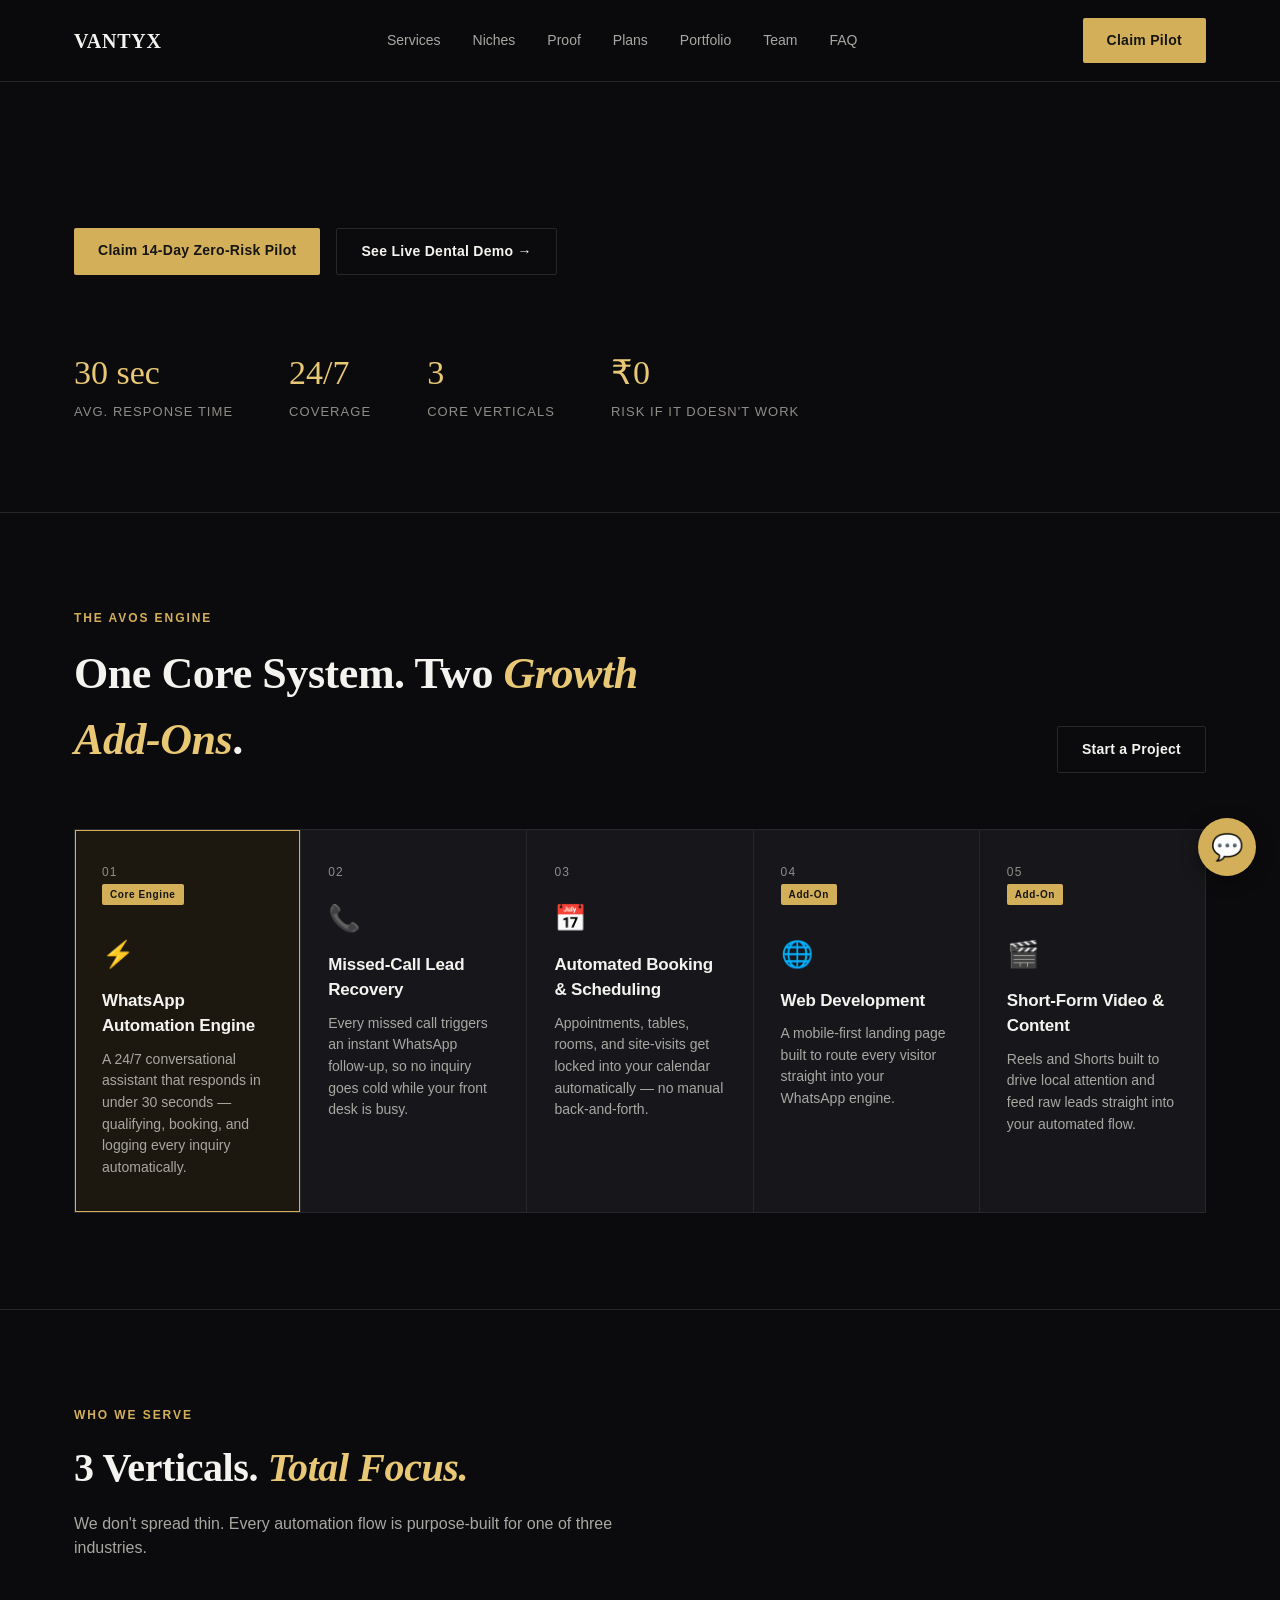
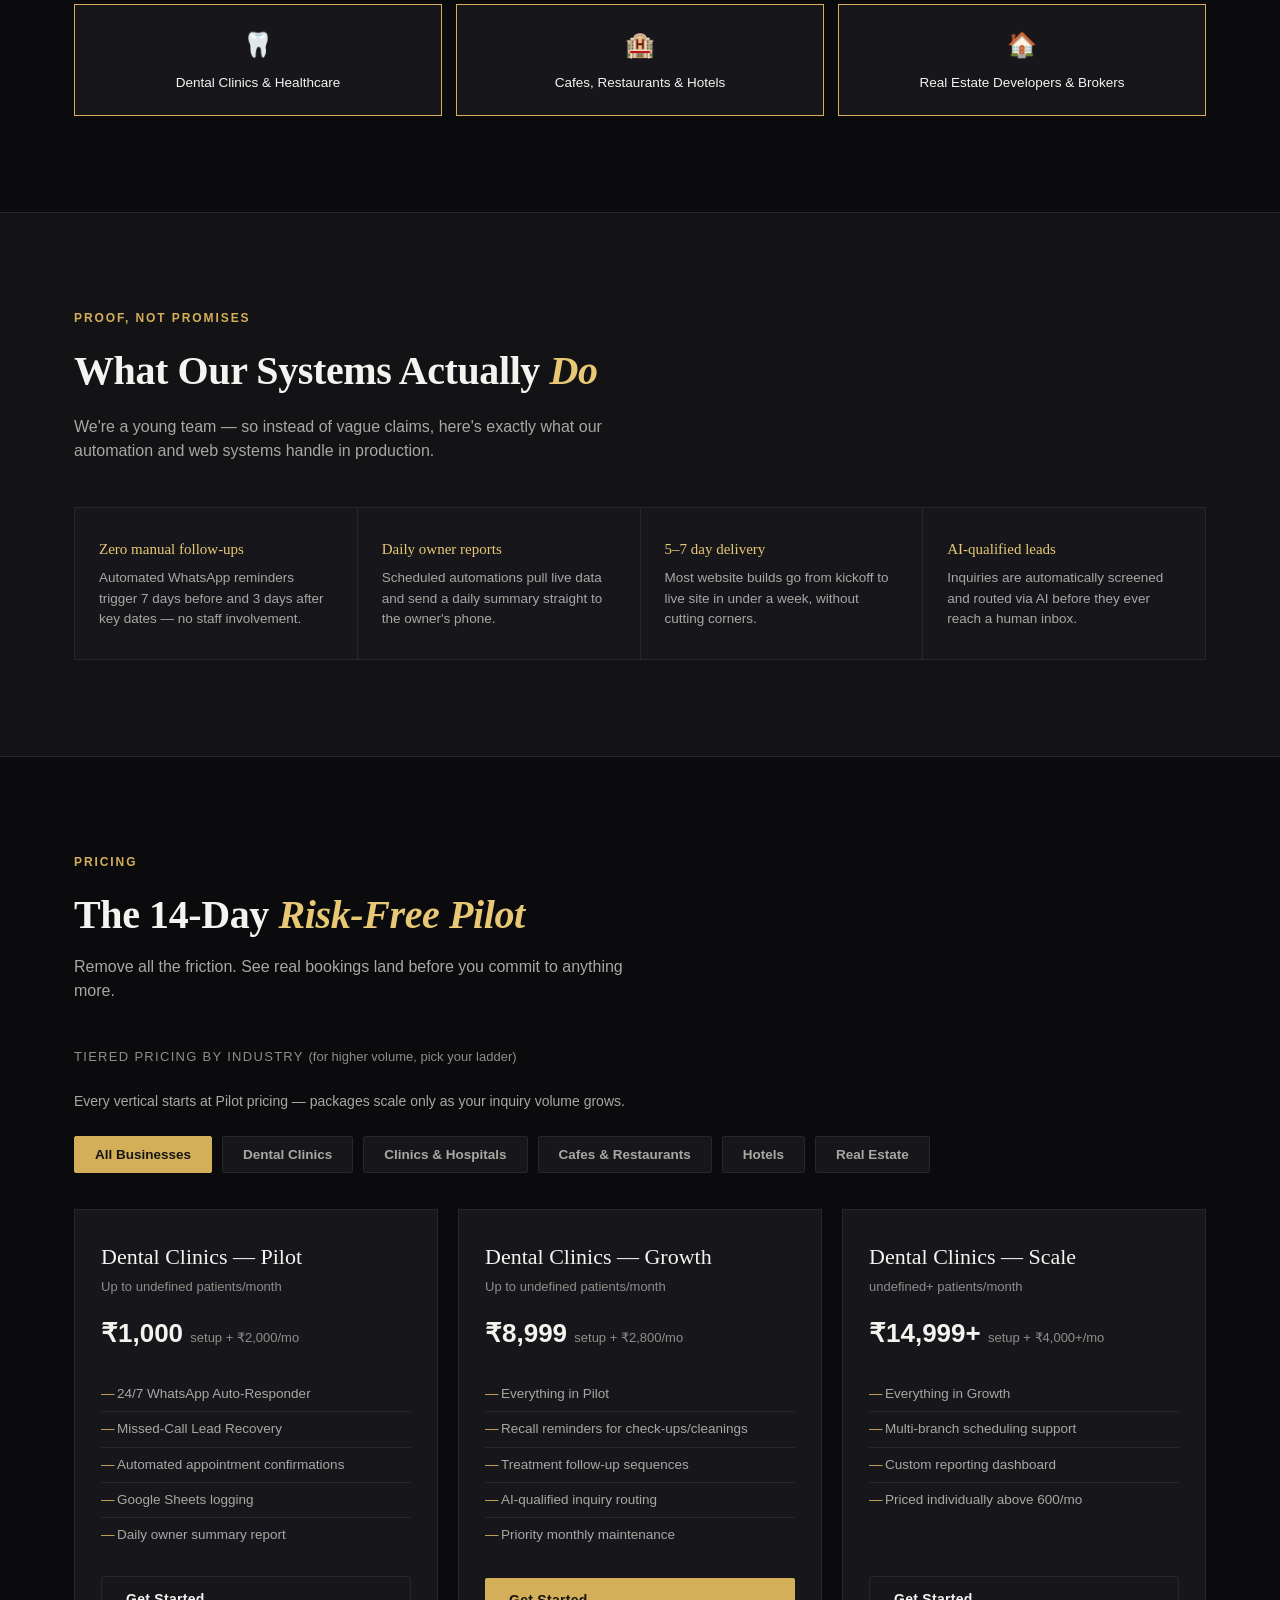
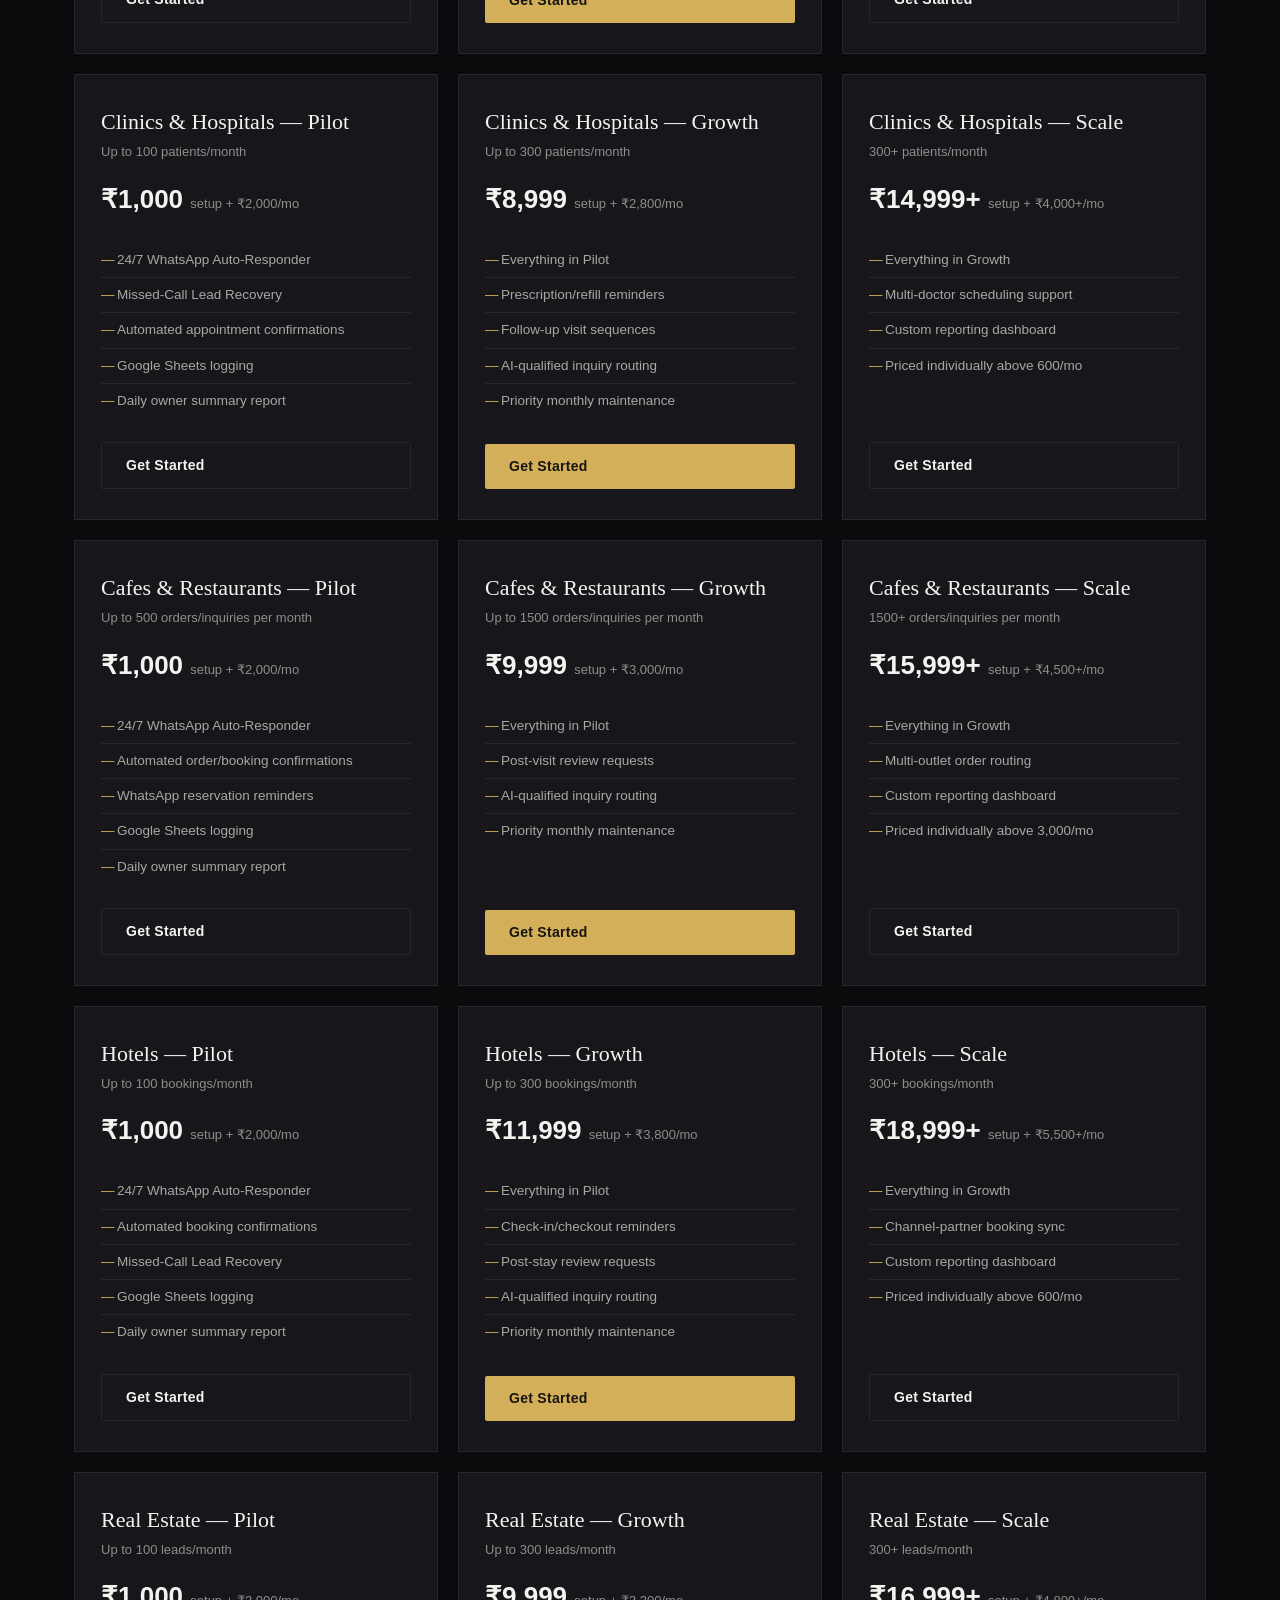
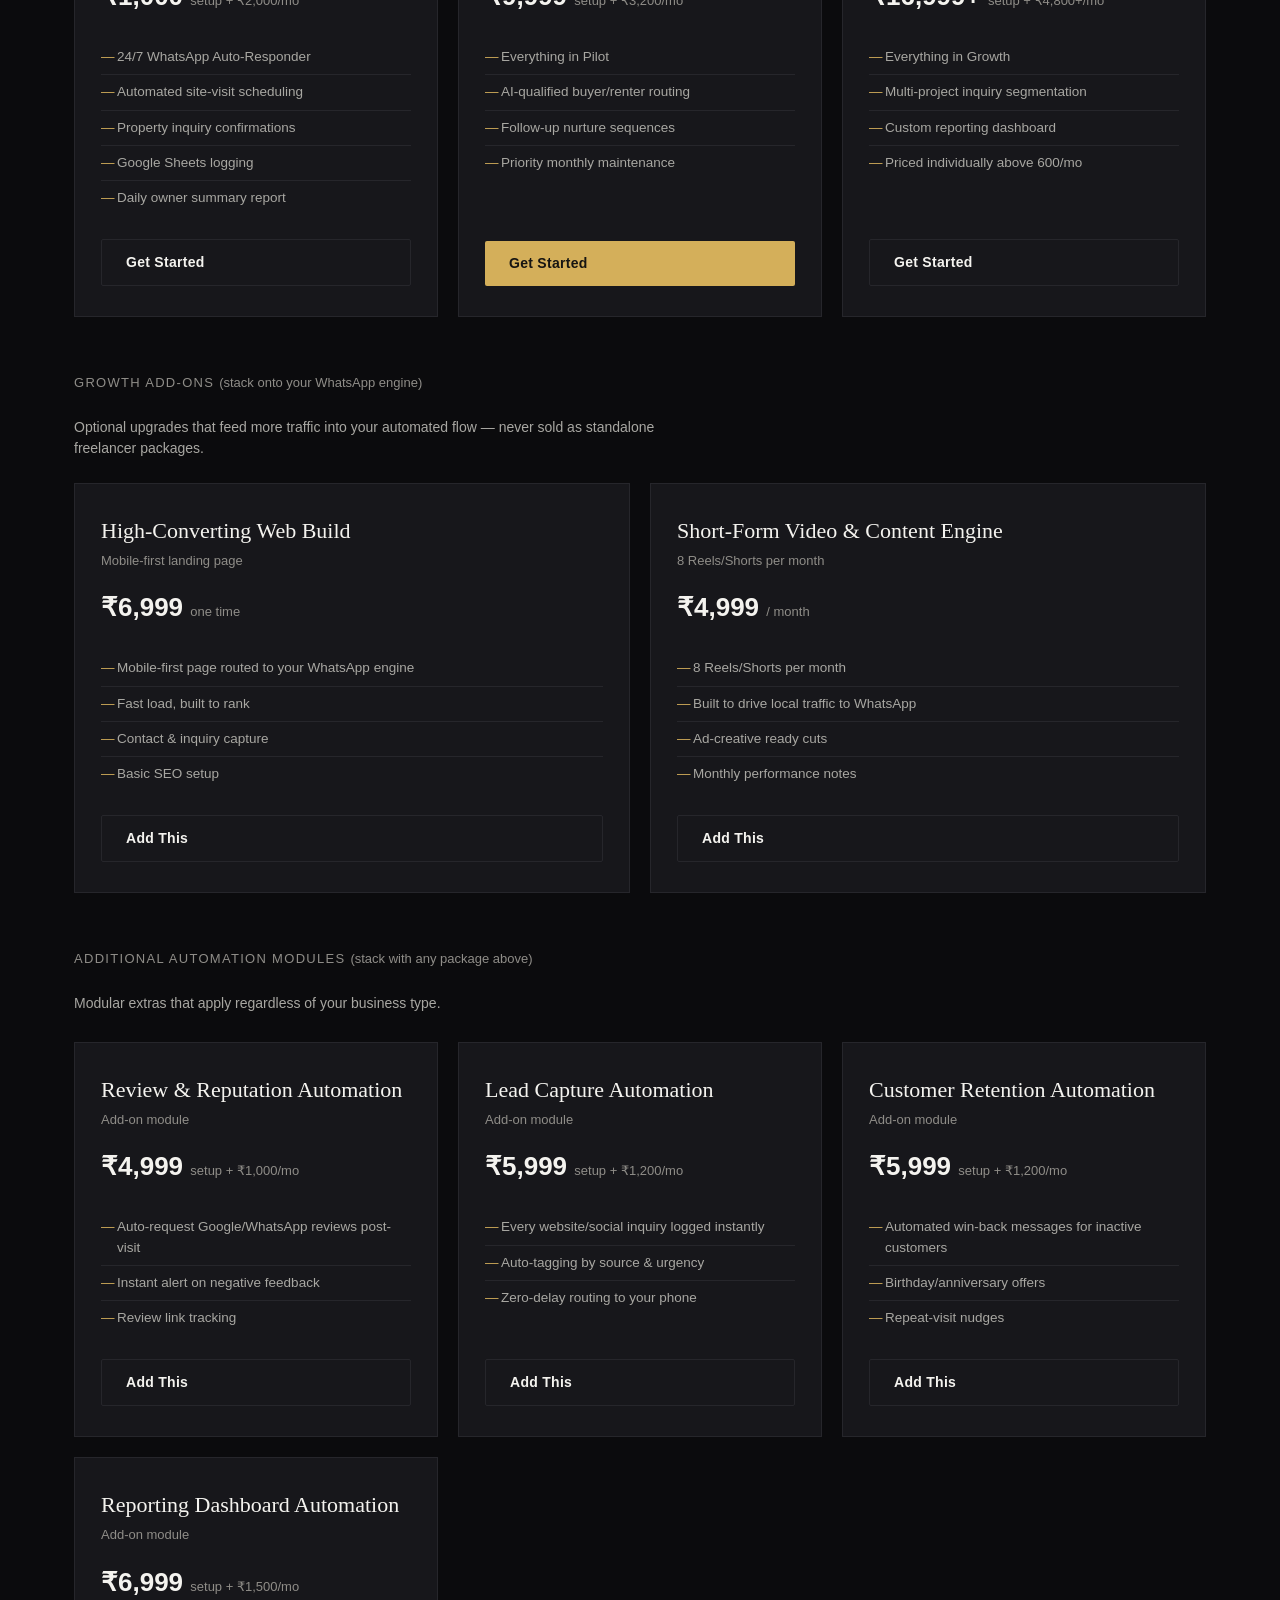
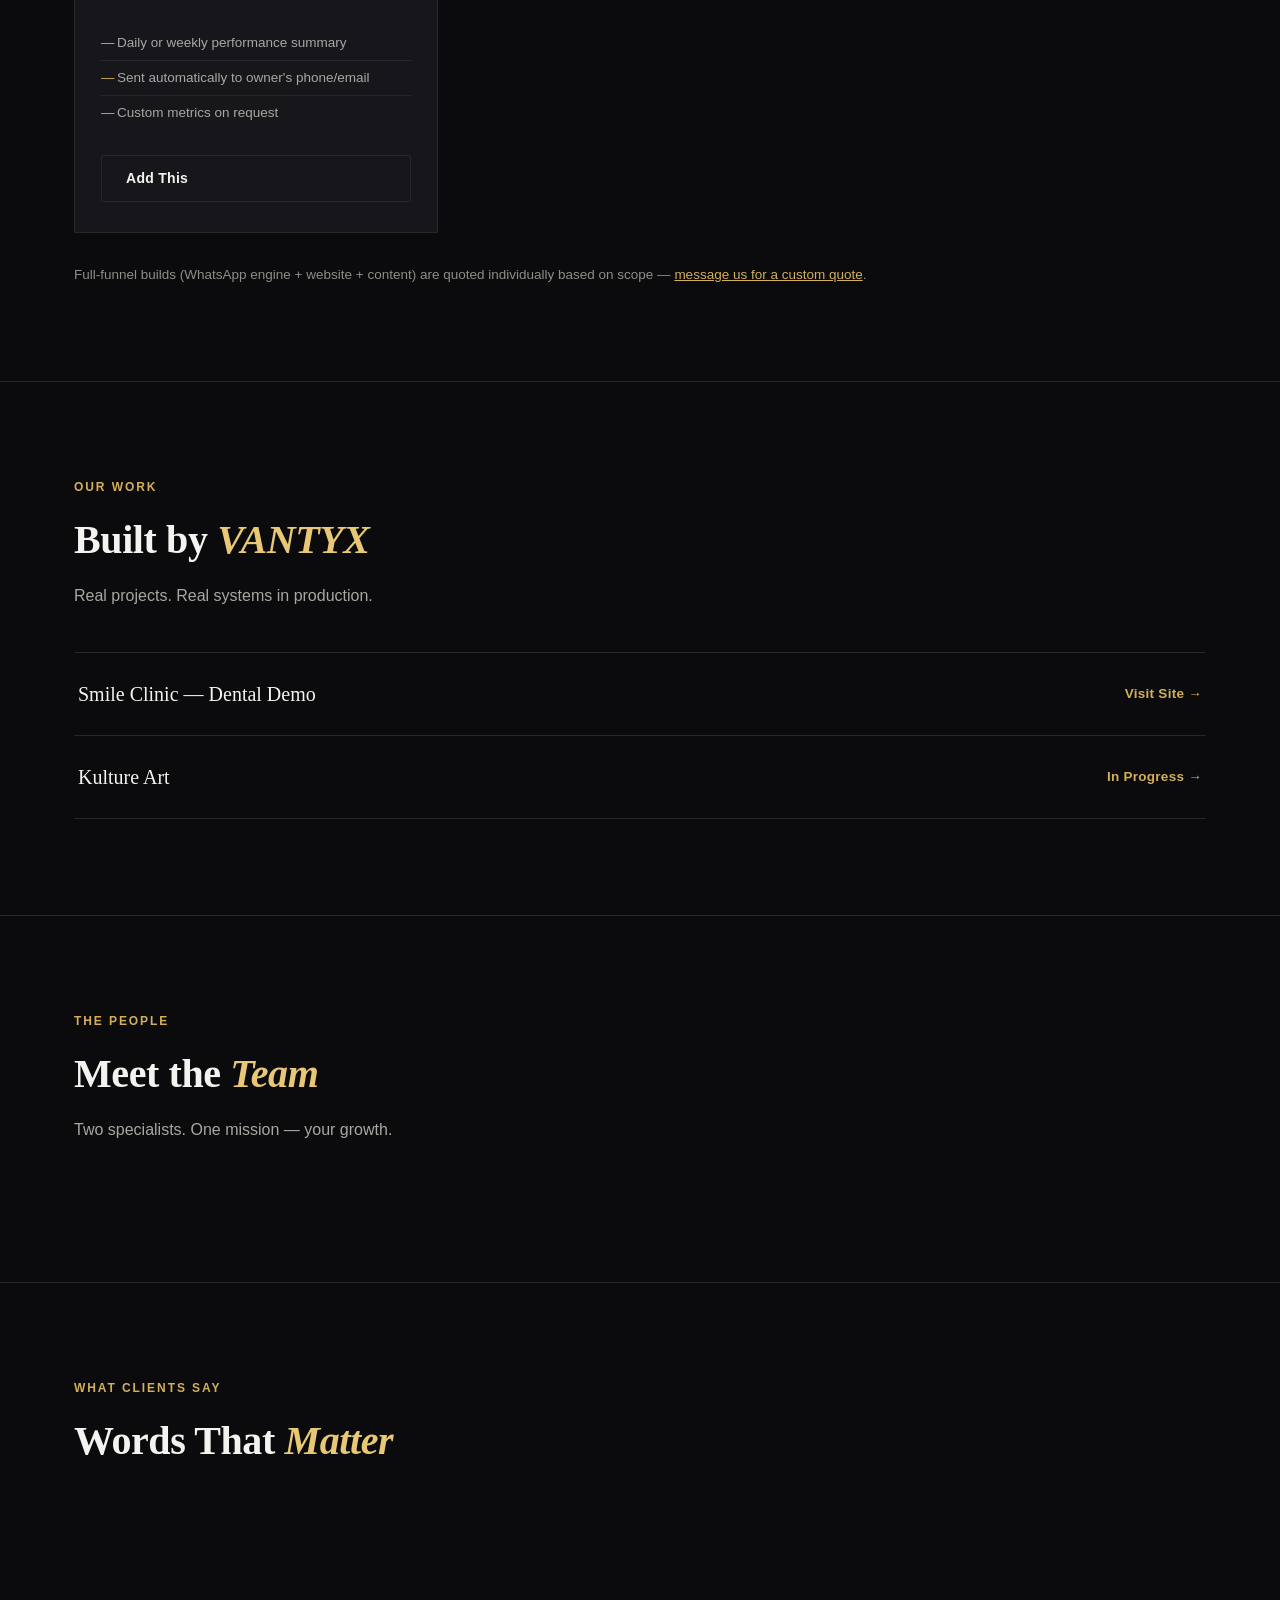
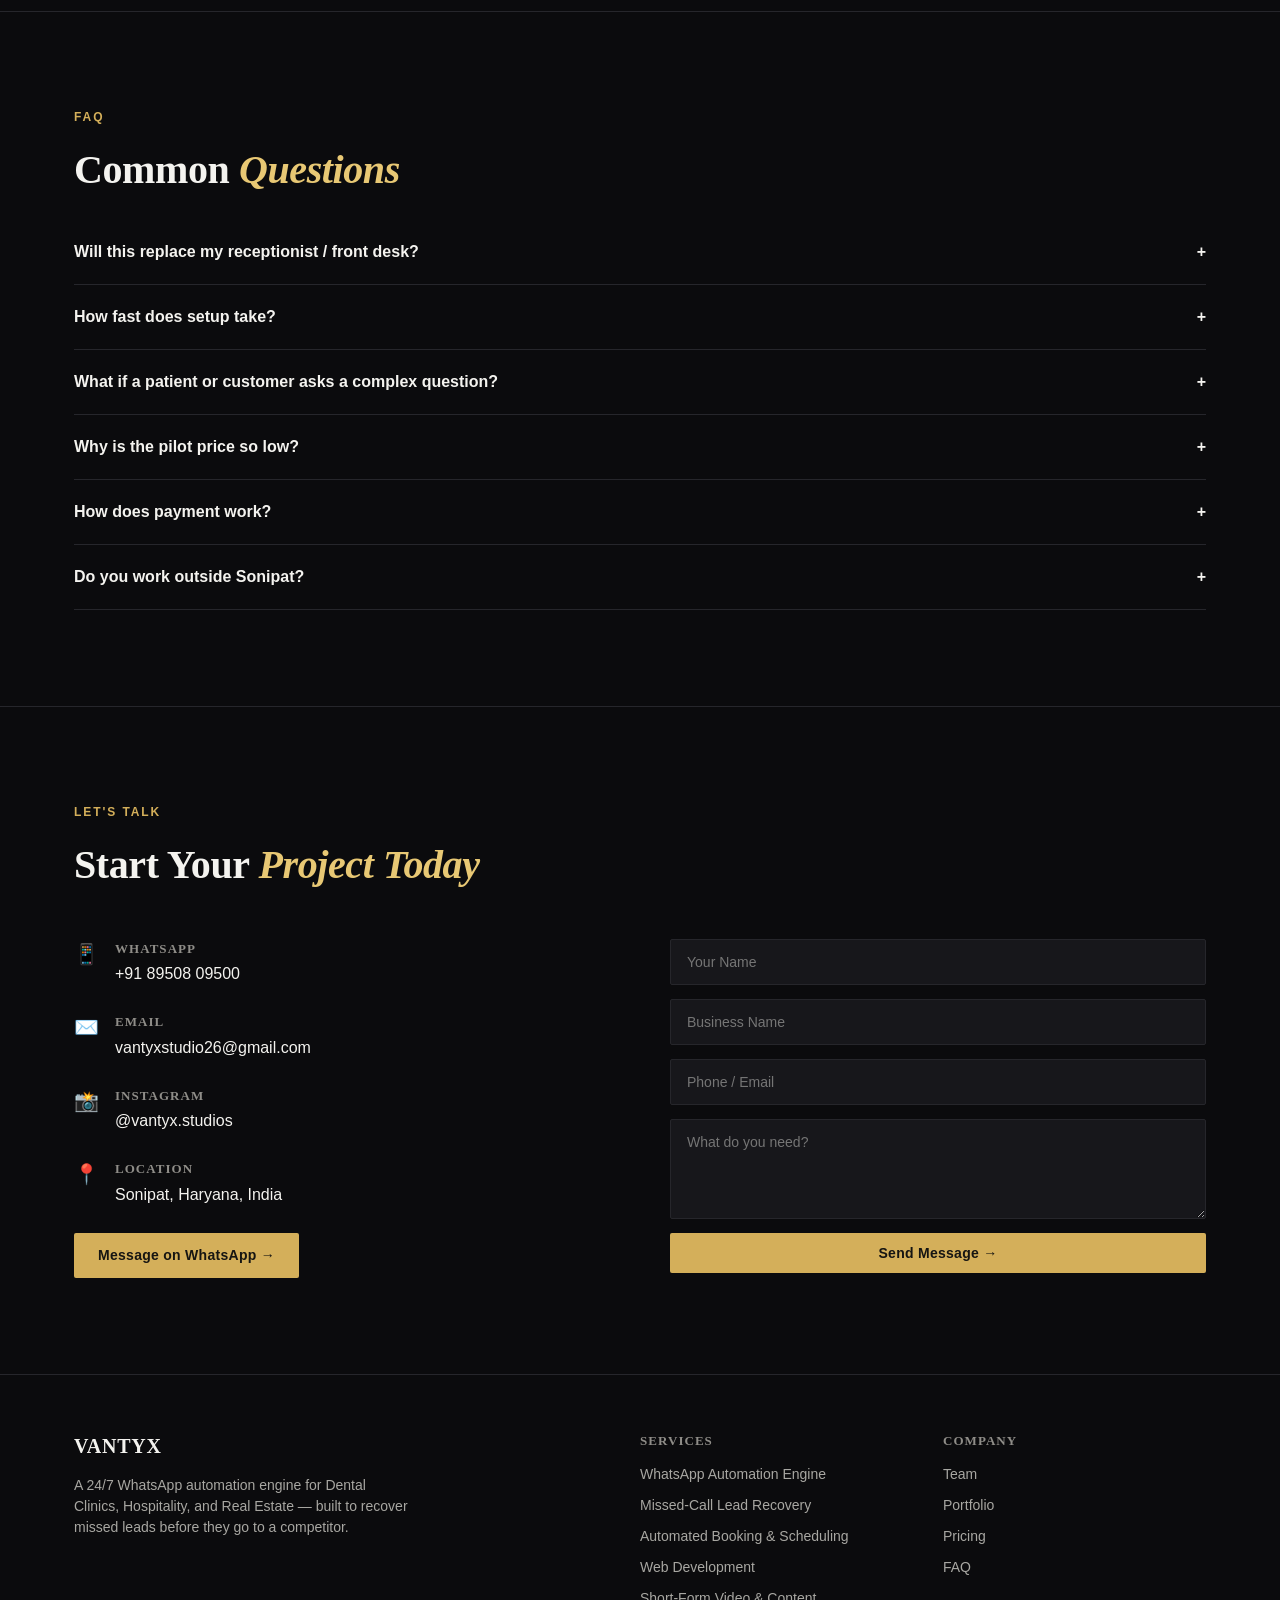
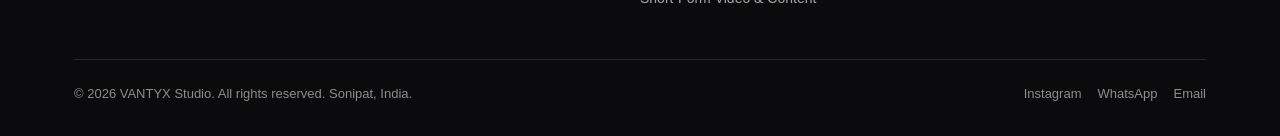
==== commit 6e2ce4c7: "Add files via upload" ====
--- a/index.html
+++ b/index.html
@@ -112,12 +112,12 @@
 
 <section class="hero">
   <div class="wrap">
-    <div class="hero-tag">Autonomous Vertical Operating System — India</div>
-    <h1>Never Lose a Patient, Booking, or Lead to a <em>Slower Response</em></h1>
-    <div class="hero-sub">30-Second Automated WhatsApp Conversational Assistant for Local Businesses.</div>
-    <p class="hero-desc">We install a 24/7 WhatsApp engine for Dental Clinics, Hospitality, and Real Estate that automatically responds to missed calls and late-night inquiries — locking in appointments before they go to a competitor.</p>
+    <div class="hero-tag" id="heroTag"></div>
+    <h1 id="heroTitle"></h1>
+    <div class="hero-sub" id="heroSub"></div>
+    <p class="hero-desc" id="heroDesc"></p>
     <div class="hero-cta">
-      <a class="btn btn-gold" href="https://wa.me/918950809500?text=Hi%20VANTYX%2C%20I%27d%20like%20to%20claim%20the%2014-Day%20Zero-Risk%20Pilot%20(%E2%82%B91k%20Setup).">Claim 14-Day Zero-Risk Pilot (₹1k Setup)</a>
+      <a class="btn btn-gold" id="heroCtaPilot" href="#">Claim 14-Day Zero-Risk Pilot</a>
       <a class="btn btn-outline" href="https://aria-live.netlify.app" target="_blank" rel="noopener">See Live Dental Demo →</a>
     </div>
     <div class="stats">
@@ -326,13 +326,13 @@
     <p style="color:var(--text-dim); margin-top:14px;">Real projects. Real systems in production.</p>
     <div class="port-list">
       <a class="port-row" href="https://aria-live.netlify.app" target="_blank" rel="noopener">
-        <span class="port-row-name">Aria: Live Agent</span>
+        <span class="port-row-name">Smile Clinic — Dental Demo</span>
         <span class="port-row-link">Visit Site →</span>
       </a>
-      <a class="port-row" href="https://kulture-art.netlify.app/">
+      <a class="port-row" href="#contact">
         <span class="port-row-name">Kulture Art</span>
-        <span class="port-row-link">View Site →</span>
-        </a>
+        <span class="port-row-link">In Progress →</span>
+      </a>
     </div>
   </div>
 </section>
@@ -342,20 +342,7 @@
     <div class="eyebrow">The People</div>
     <h2 class="section-title">Meet the <em>Team</em></h2>
     <p style="color:var(--text-dim); margin-top:14px;">Two specialists. One mission — your growth.</p>
-    <div class="team-grid">
-      <div class="team-card">
-        <div class="avatar">A</div>
-        <h3>Ayush</h3>
-        <div class="team-role">Founder & Chairman</div>
-        <div class="team-skills">Web Dev · AI Automation · Figma · Client Strategy · Business Development</div>
-      </div>
-      <div class="team-card">
-        <div class="avatar">A</div>
-        <h3>Aadi</h3>
-        <div class="team-role">Co-Founder & CEO</div>
-        <div class="team-skills">Video Editing · Reels & Shorts · Ad Creatives · Content Strategy</div>
-      </div>
-    </div>
+    <div class="team-grid" id="teamContainer"></div>
   </div>
 </section>
 
@@ -363,20 +350,7 @@
   <div class="wrap">
     <div class="eyebrow">What Clients Say</div>
     <h2 class="section-title">Words That <em>Matter</em></h2>
-    <div class="test-grid">
-      <div class="test-card">
-        <p>"The demo they showed was exactly what our clinic needed. Impressive work from a young team that clearly knows digital inside out."</p>
-        <div class="test-who"><strong>Sharma Dental</strong><br>Dental Clinic — Sonipat</div>
-      </div>
-      <div class="test-card">
-        <p>"VANTYX built our online presence from scratch. Professional, fast, and they actually understand what a business needs to grow."</p>
-        <div class="test-who"><strong>Kulture Art</strong><br>Art Brand — Founding Client</div>
-      </div>
-      <div class="test-card">
-        <p>"Young team with serious skills. They know digital better than agencies charging five times the price."</p>
-        <div class="test-who"><strong>Debate Club</strong><br>Organisation — Client</div>
-      </div>
-    </div>
+    <div class="test-grid" id="testimonialsContainer"></div>
   </div>
 </section>
 
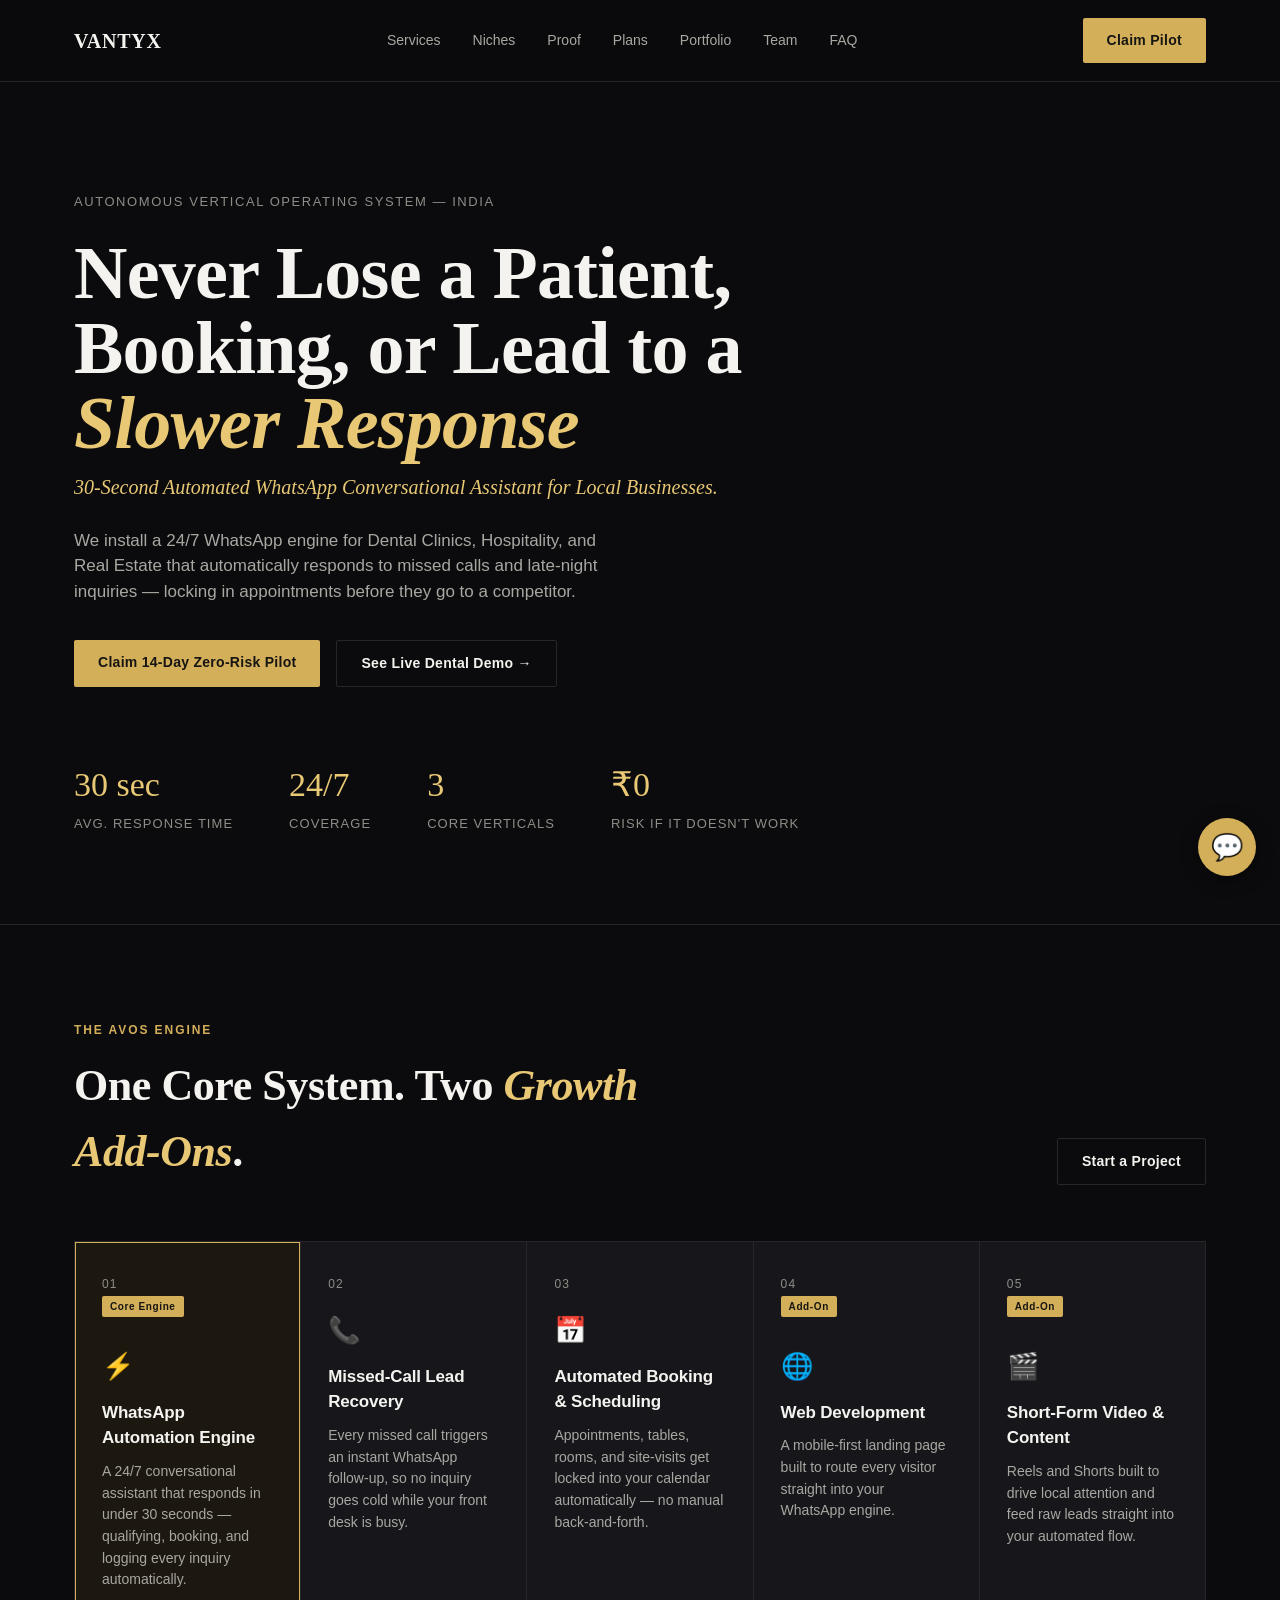
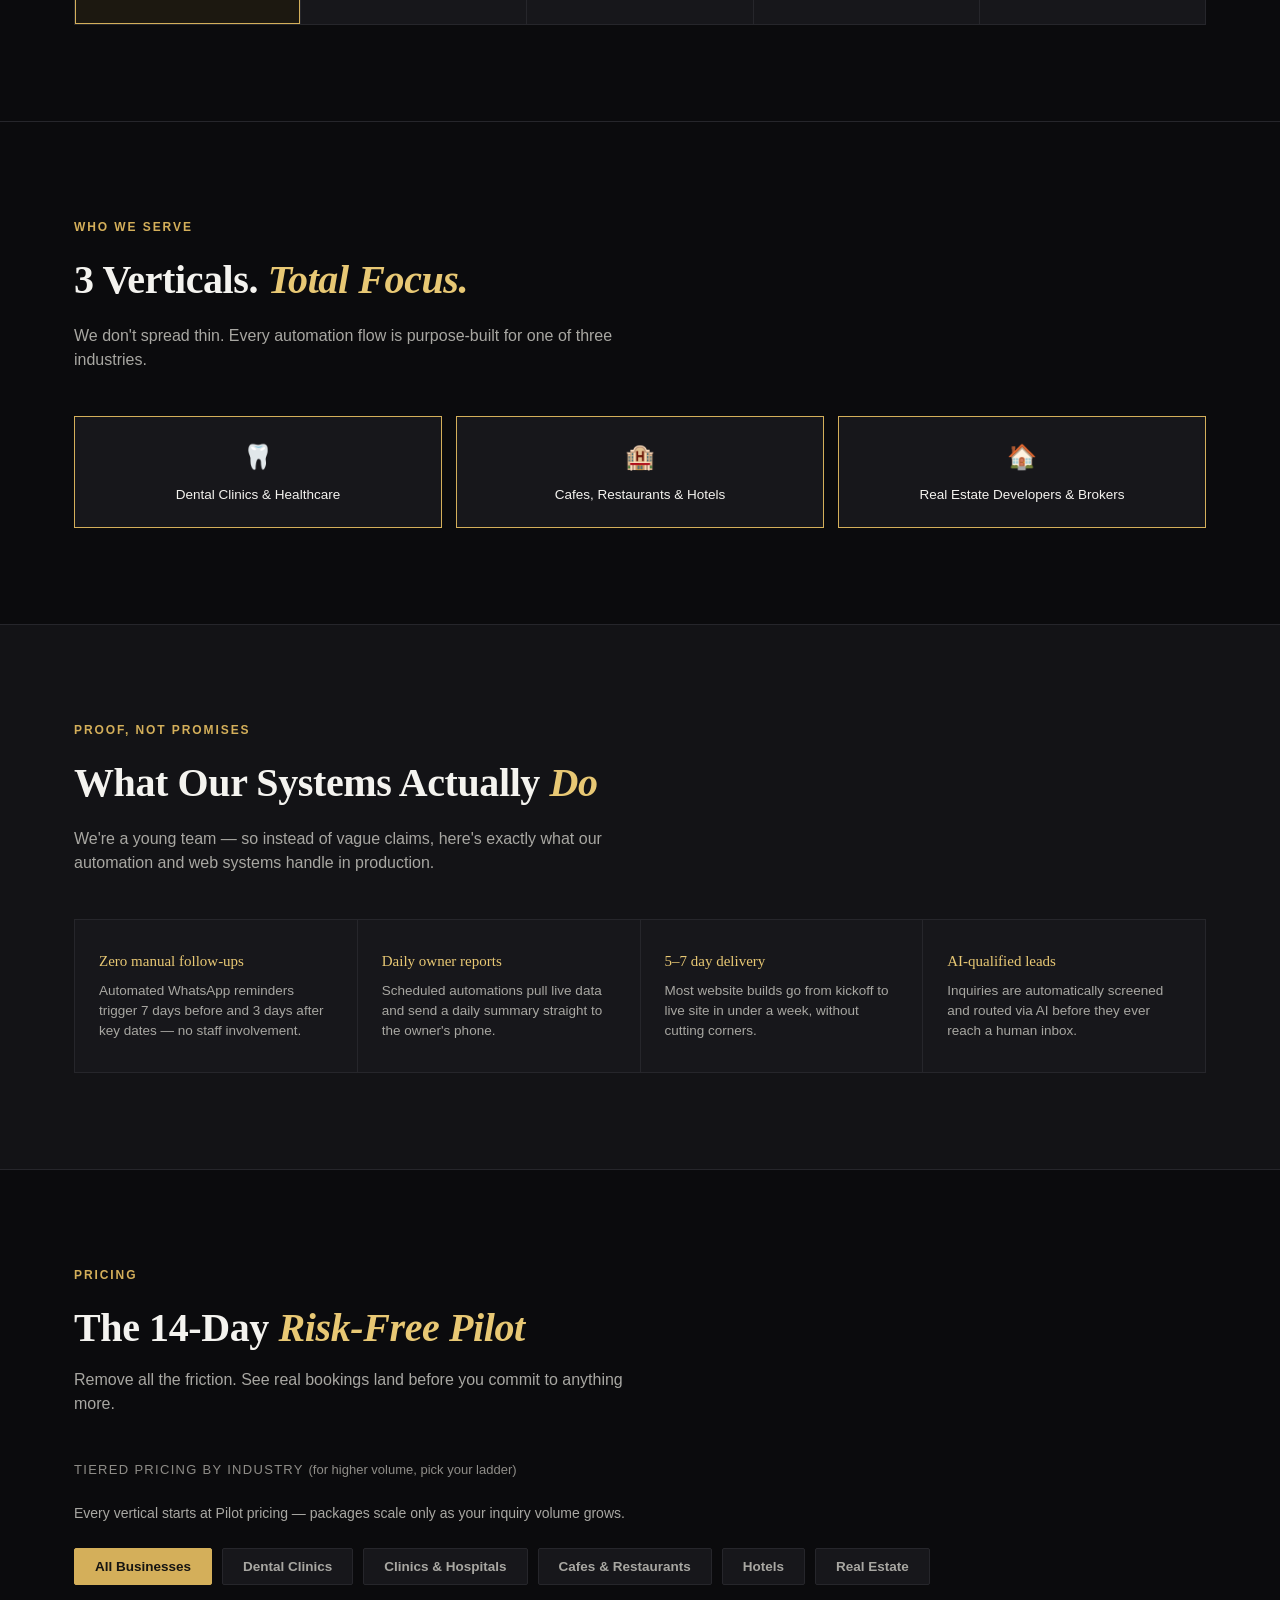
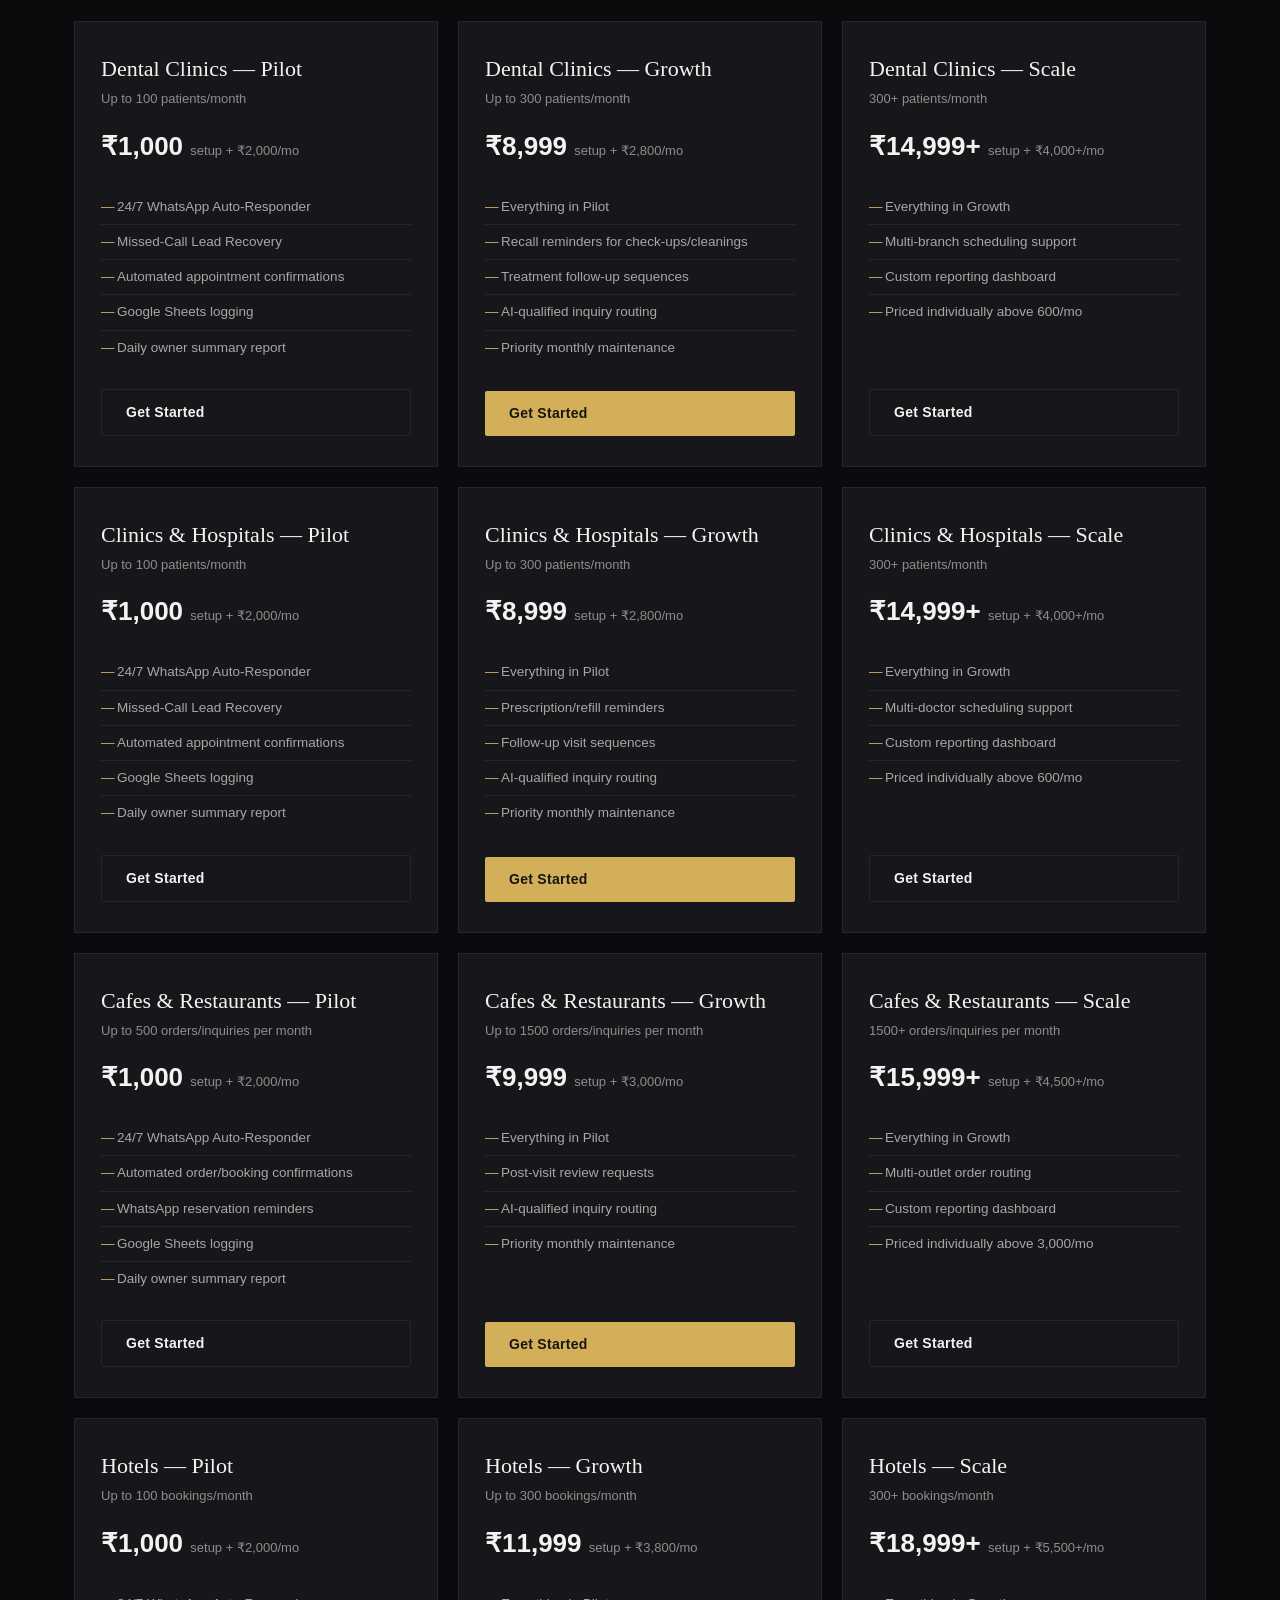
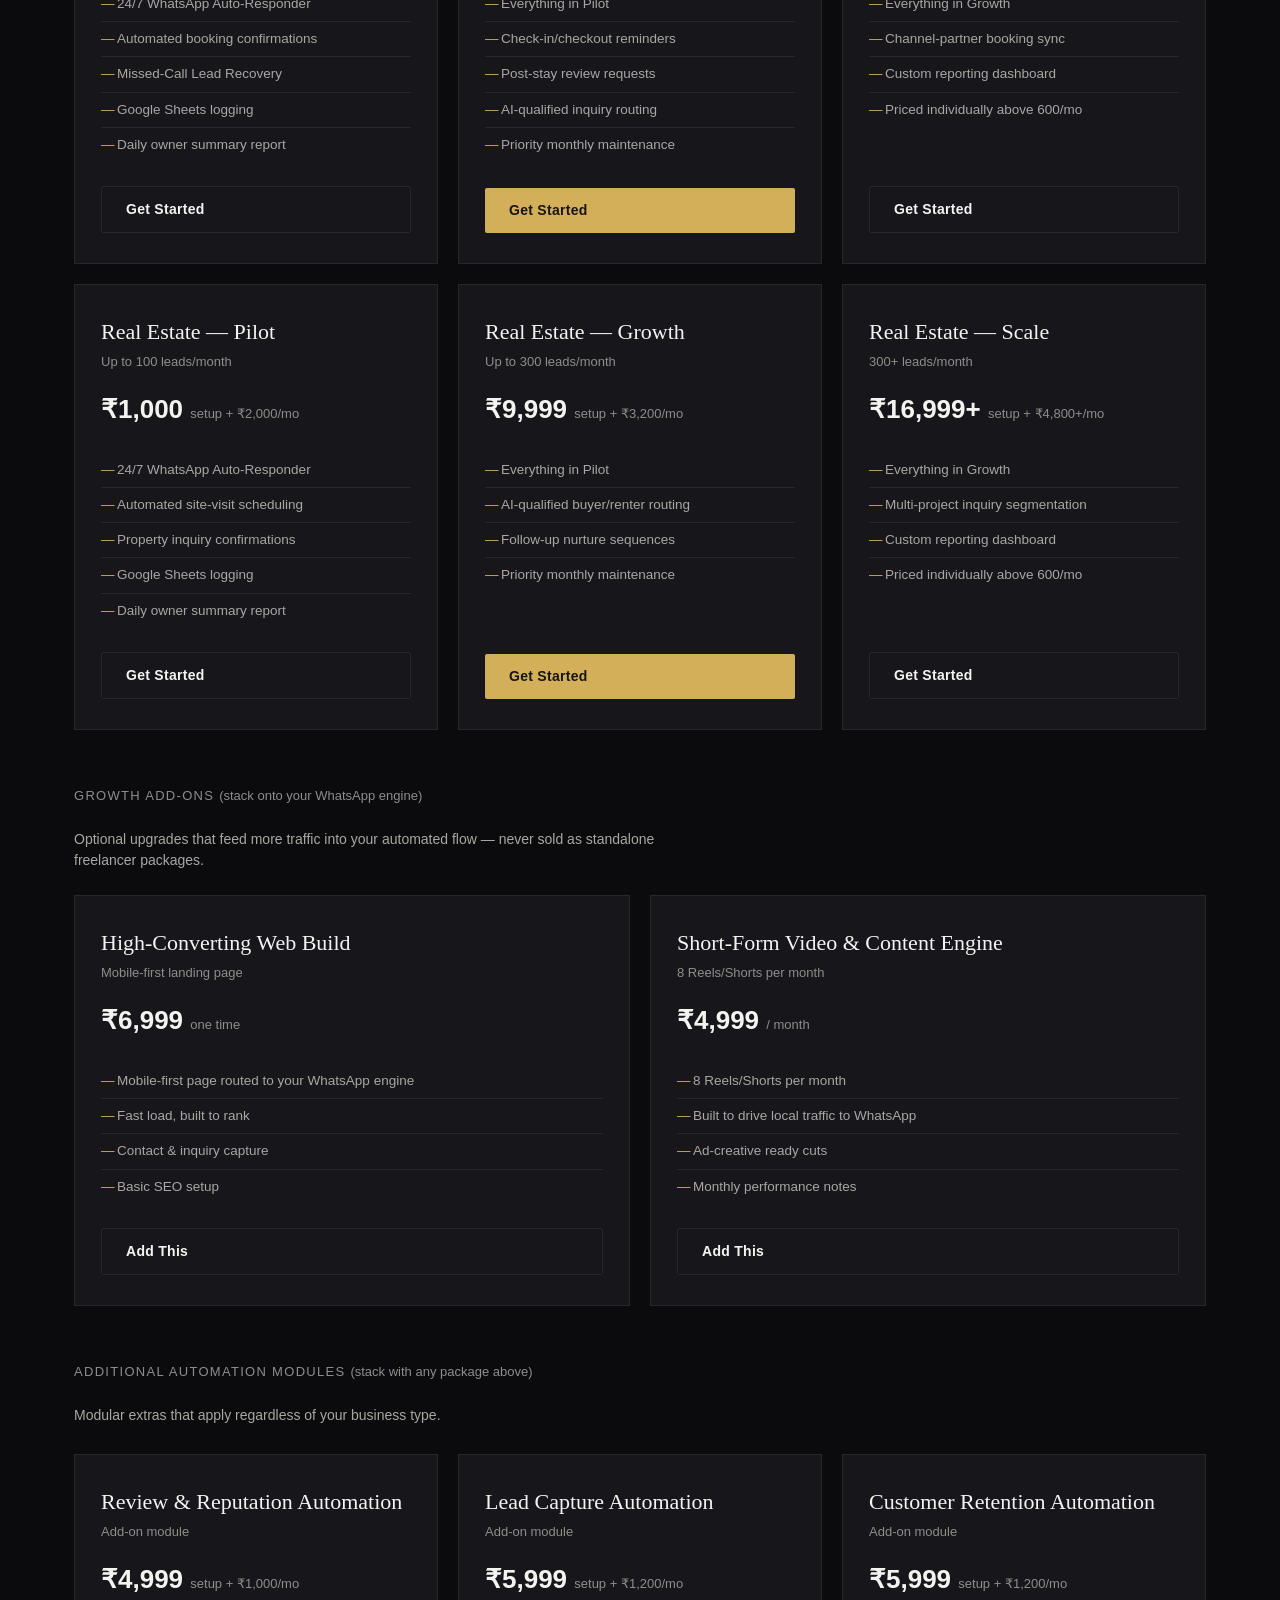
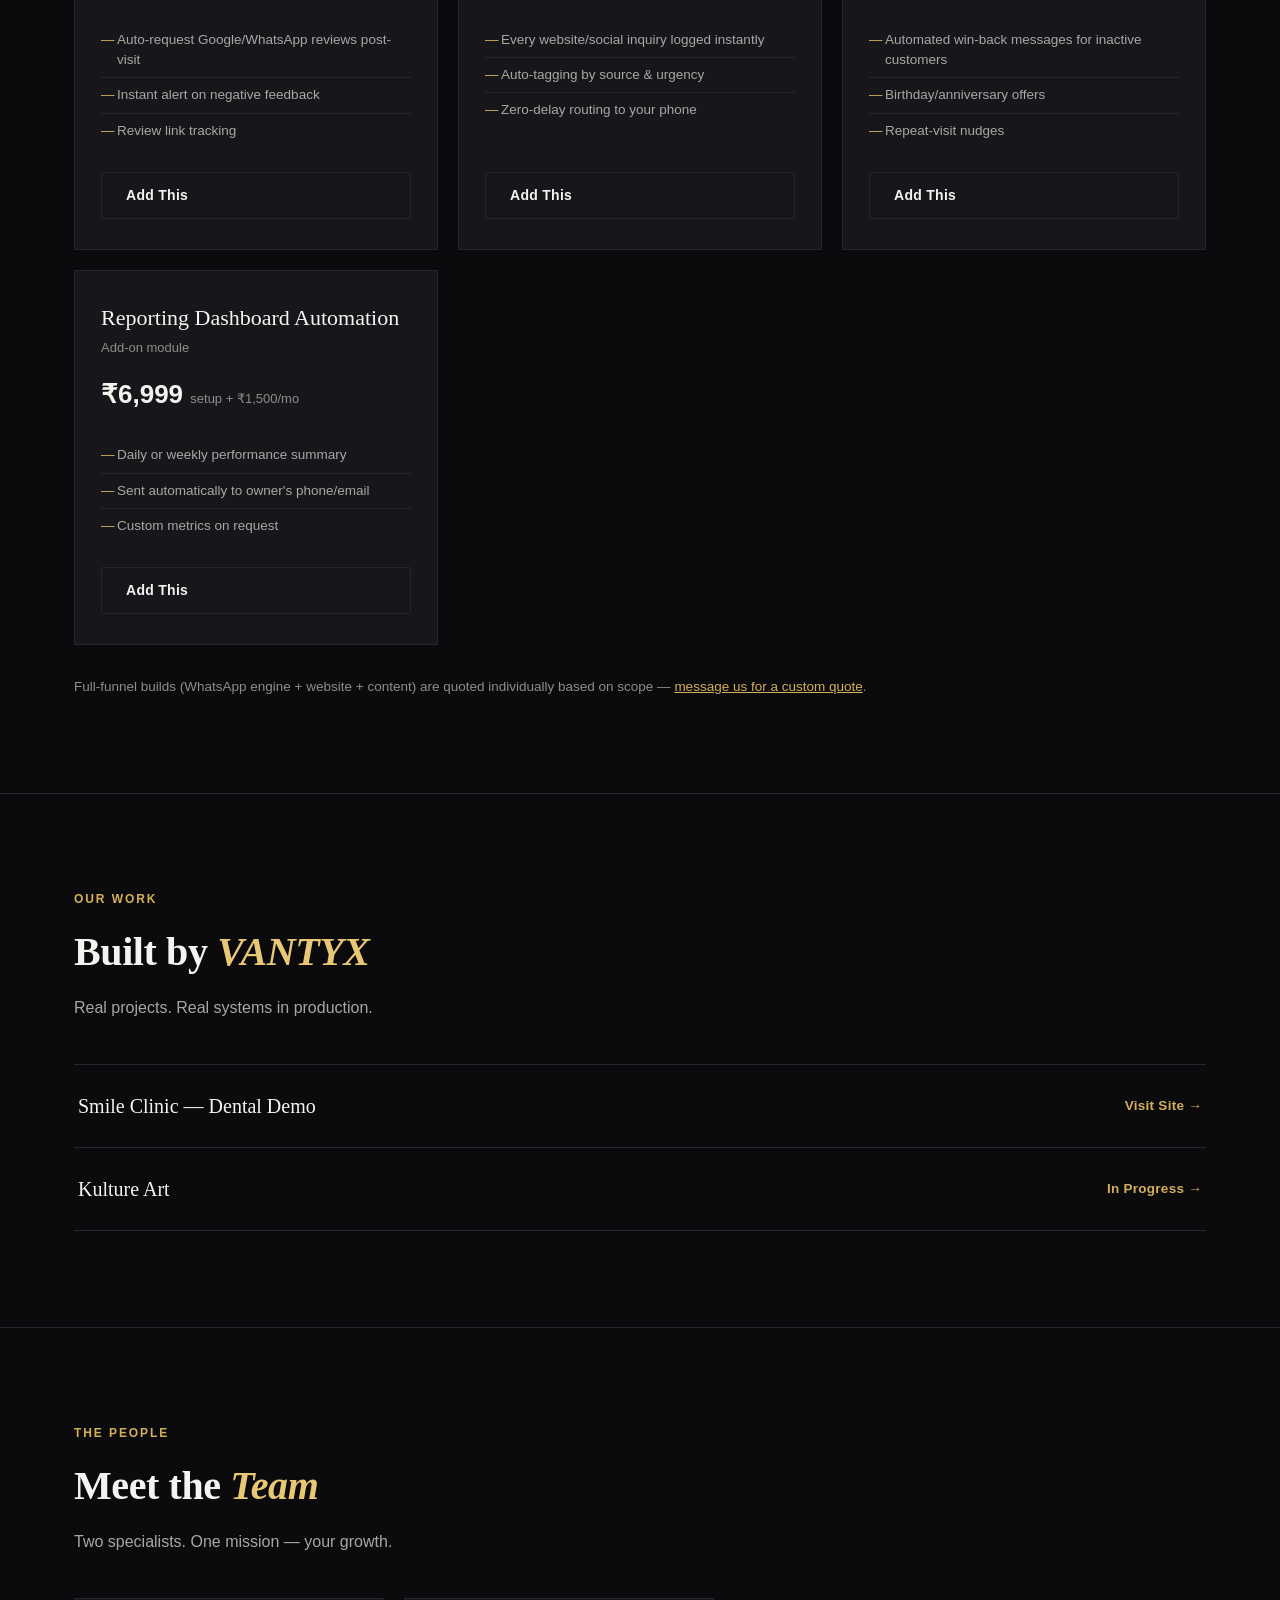
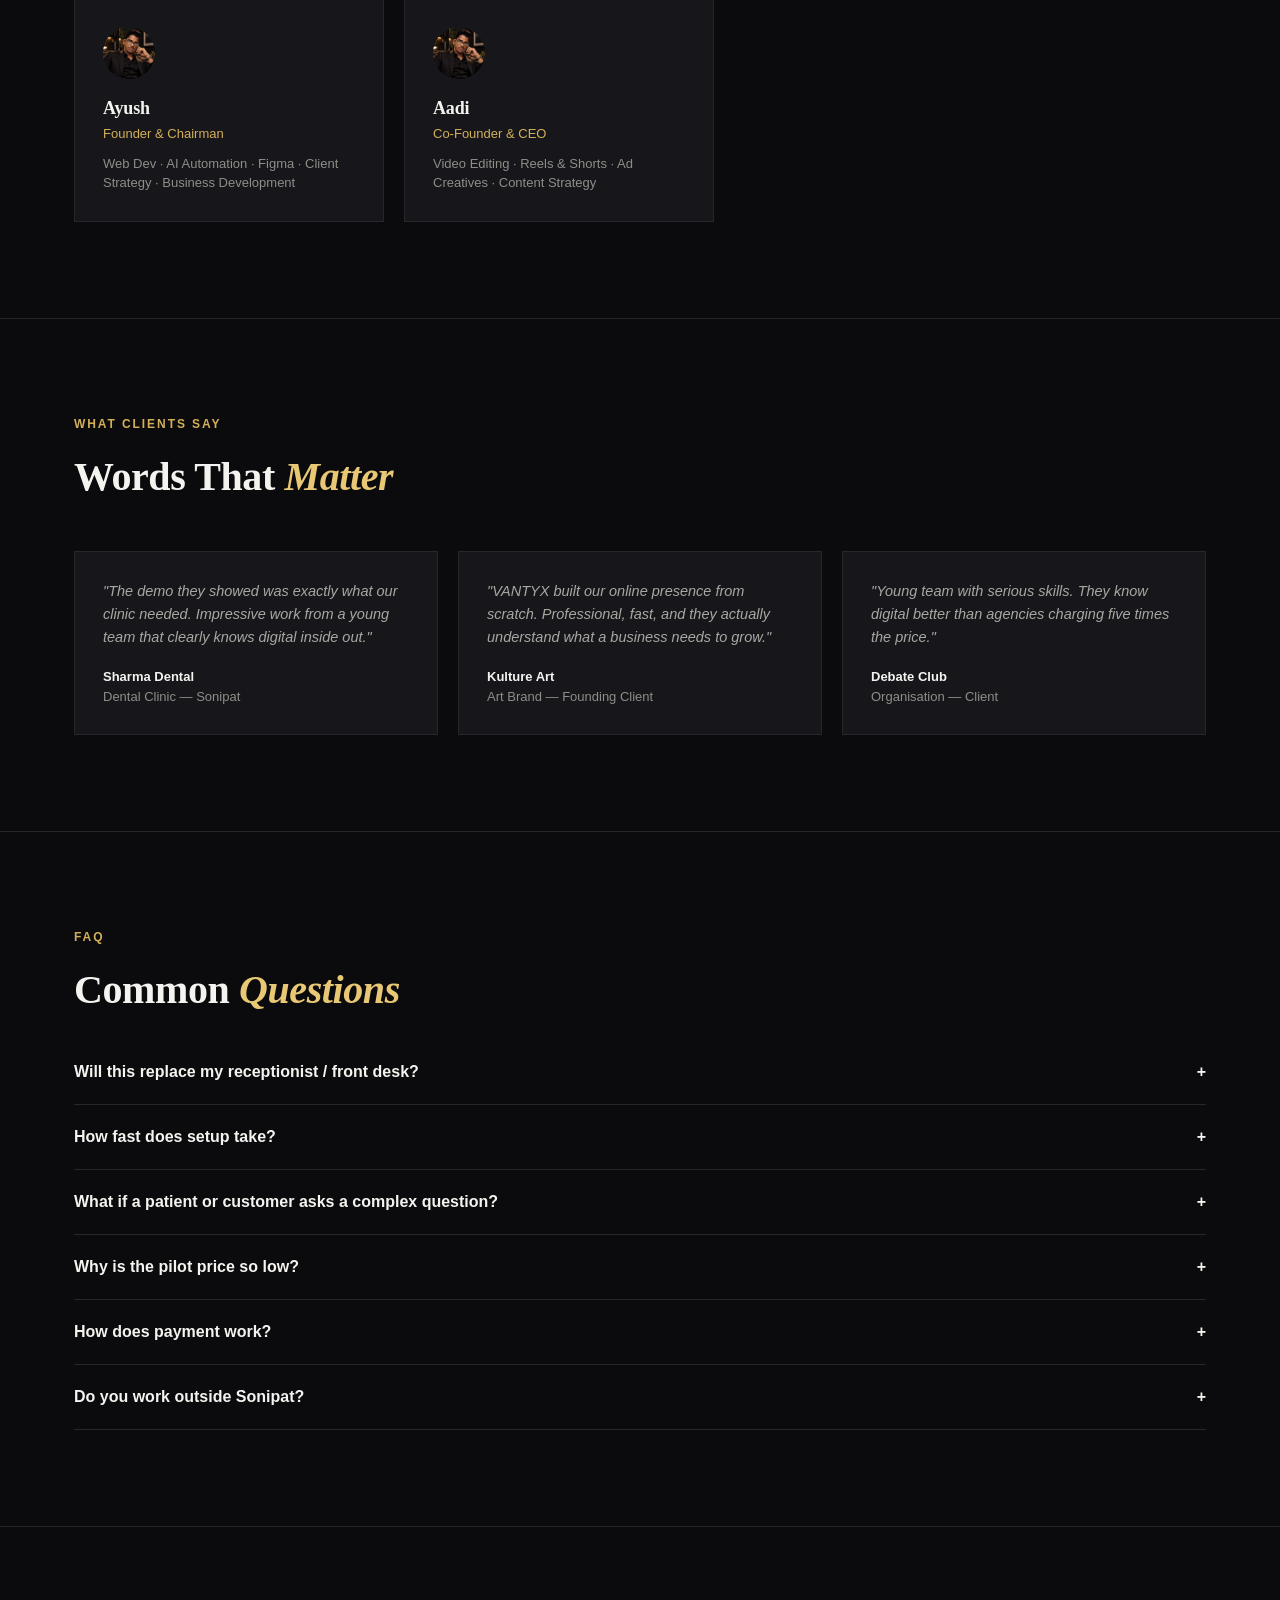
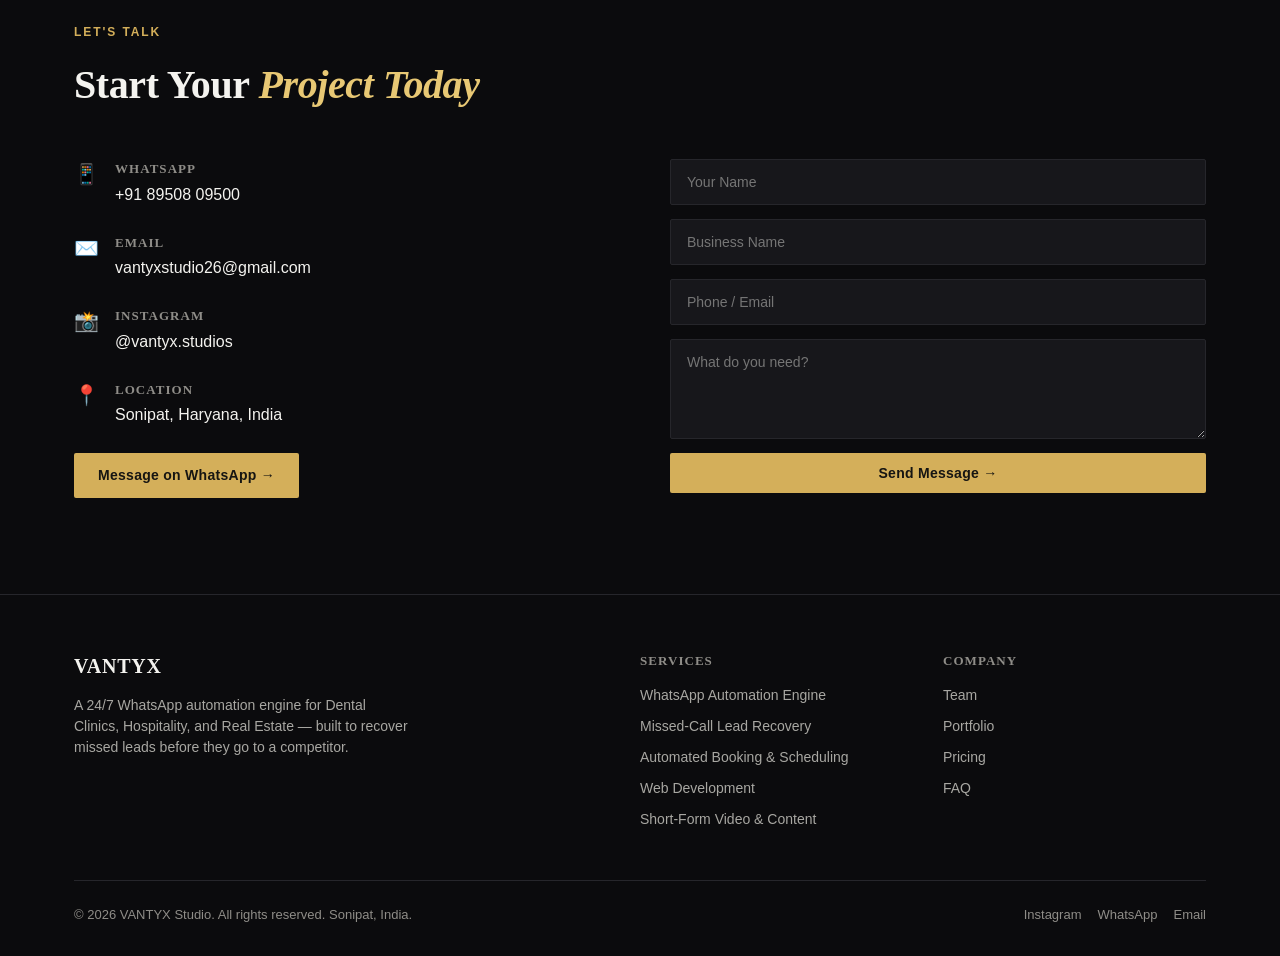
==== commit 23fdeb5b: "Add files via upload" ====
--- a/index.html
+++ b/index.html
@@ -100,7 +100,7 @@
       <a href="#faq">FAQ</a>
     </div>
     <div class="nav-right">
-      <a class="btn btn-gold nav-cta" href="https://wa.me/918950809500?text=Hi%20VANTYX%2C%20I%27d%20like%20to%20claim%20the%2014-Day%20Zero-Risk%20Pilot.">Claim Pilot</a>
+      <a class="btn btn-gold nav-cta" href="https://wa.me/919034435296?text=Hi%20VANTYX%2C%20I%27d%20like%20to%20claim%20the%2014-Day%20Zero-Risk%20Pilot.">Claim Pilot</a>
       <button class="menu-toggle" id="menuToggle" aria-label="Open menu" aria-expanded="false" aria-controls="navlinks">
         <span></span><span></span><span></span>
       </button>
@@ -250,7 +250,7 @@
           <li>Contact & inquiry capture</li>
           <li>Basic SEO setup</li>
         </ul>
-        <a class="btn btn-outline" href="https://wa.me/918950809500?text=Hi%20VANTYX%2C%20I%27m%20interested%20in%20the%20High-Converting%20Web%20Build%20add-on.%20Can%20you%20share%20more%20details%3F">Add This</a>
+        <a class="btn btn-outline" href="https://wa.me/919034435296?text=Hi%20VANTYX%2C%20I%27m%20interested%20in%20the%20High-Converting%20Web%20Build%20add-on.%20Can%20you%20share%20more%20details%3F">Add This</a>
       </div>
       <div class="plan-card">
         <div class="plan-name">Short-Form Video & Content Engine</div>
@@ -262,7 +262,7 @@
           <li>Ad-creative ready cuts</li>
           <li>Monthly performance notes</li>
         </ul>
-        <a class="btn btn-outline" href="https://wa.me/918950809500?text=Hi%20VANTYX%2C%20I%27m%20interested%20in%20the%20Short-Form%20Video%20%26%20Content%20Engine%20add-on.%20Can%20you%20share%20more%20details%3F">Add This</a>
+        <a class="btn btn-outline" href="https://wa.me/919034435296?text=Hi%20VANTYX%2C%20I%27m%20interested%20in%20the%20Short-Form%20Video%20%26%20Content%20Engine%20add-on.%20Can%20you%20share%20more%20details%3F">Add This</a>
       </div>
     </div>
 
@@ -278,7 +278,7 @@
           <li>Instant alert on negative feedback</li>
           <li>Review link tracking</li>
         </ul>
-        <a class="btn btn-outline" href="https://wa.me/918950809500?text=Hi%20VANTYX%2C%20I%27m%20interested%20in%20the%20Review%20%26%20Reputation%20Automation%20add-on.%20Can%20you%20share%20more%20details%3F">Add This</a>
+        <a class="btn btn-outline" href="https://wa.me/919034435296?text=Hi%20VANTYX%2C%20I%27m%20interested%20in%20the%20Review%20%26%20Reputation%20Automation%20add-on.%20Can%20you%20share%20more%20details%3F">Add This</a>
       </div>
       <div class="plan-card">
         <div class="plan-name">Lead Capture Automation</div>
@@ -289,7 +289,7 @@
           <li>Auto-tagging by source & urgency</li>
           <li>Zero-delay routing to your phone</li>
         </ul>
-        <a class="btn btn-outline" href="https://wa.me/918950809500?text=Hi%20VANTYX%2C%20I%27m%20interested%20in%20the%20Lead%20Capture%20Automation%20add-on.%20Can%20you%20share%20more%20details%3F">Add This</a>
+        <a class="btn btn-outline" href="https://wa.me/919034435296?text=Hi%20VANTYX%2C%20I%27m%20interested%20in%20the%20Lead%20Capture%20Automation%20add-on.%20Can%20you%20share%20more%20details%3F">Add This</a>
       </div>
       <div class="plan-card">
         <div class="plan-name">Customer Retention Automation</div>
@@ -300,7 +300,7 @@
           <li>Birthday/anniversary offers</li>
           <li>Repeat-visit nudges</li>
         </ul>
-        <a class="btn btn-outline" href="https://wa.me/918950809500?text=Hi%20VANTYX%2C%20I%27m%20interested%20in%20the%20Customer%20Retention%20Automation%20add-on.%20Can%20you%20share%20more%20details%3F">Add This</a>
+        <a class="btn btn-outline" href="https://wa.me/919034435296?text=Hi%20VANTYX%2C%20I%27m%20interested%20in%20the%20Customer%20Retention%20Automation%20add-on.%20Can%20you%20share%20more%20details%3F">Add This</a>
       </div>
       <div class="plan-card">
         <div class="plan-name">Reporting Dashboard Automation</div>
@@ -311,11 +311,11 @@
           <li>Sent automatically to owner's phone/email</li>
           <li>Custom metrics on request</li>
         </ul>
-        <a class="btn btn-outline" href="https://wa.me/918950809500?text=Hi%20VANTYX%2C%20I%27m%20interested%20in%20the%20Reporting%20Dashboard%20Automation%20add-on.%20Can%20you%20share%20more%20details%3F">Add This</a>
-      </div>
-    </div>
-
-    <p style="margin-top:32px; font-size:13.5px; color:var(--text-faint);">Full-funnel builds (WhatsApp engine + website + content) are quoted individually based on scope — <a href="https://wa.me/918950809500" style="color:var(--gold); text-decoration:underline;">message us for a custom quote</a>.</p>
+        <a class="btn btn-outline" href="https://wa.me/919034435296?text=Hi%20VANTYX%2C%20I%27m%20interested%20in%20the%20Reporting%20Dashboard%20Automation%20add-on.%20Can%20you%20share%20more%20details%3F">Add This</a>
+      </div>
+    </div>
+
+    <p style="margin-top:32px; font-size:13.5px; color:var(--text-faint);">Full-funnel builds (WhatsApp engine + website + content) are quoted individually based on scope — <a href="https://wa.me/919034435296" style="color:var(--gold); text-decoration:underline;">message us for a custom quote</a>.</p>
   </div>
 </section>
 
@@ -373,7 +373,7 @@
       <div>
         <div class="contact-row">
           <div class="contact-icon">📱</div>
-          <div><h4>WhatsApp</h4><a href="https://wa.me/918950809500">+91 89508 09500</a></div>
+          <div><h4>WhatsApp</h4><a href="https://wa.me/919034435296">+91 89508 09500</a></div>
         </div>
         <div class="contact-row">
           <div class="contact-icon">✉️</div>
@@ -387,7 +387,7 @@
           <div class="contact-icon">📍</div>
           <div><h4>Location</h4>Sonipat, Haryana, India</div>
         </div>
-        <a class="btn btn-gold" href="https://wa.me/918950809500">Message on WhatsApp →</a>
+        <a class="btn btn-gold" href="https://wa.me/919034435296">Message on WhatsApp →</a>
       </div>
       <form id="contactForm">
         <label class="sr-only" for="cf-name">Your Name</label>
@@ -437,7 +437,7 @@
       <div>© 2026 VANTYX Studio. All rights reserved. Sonipat, India.</div>
       <div style="display:flex; gap:16px;">
         <a href="https://instagram.com/vantyx.studios" target="_blank" rel="noopener">Instagram</a>
-        <a href="https://wa.me/918950809500">WhatsApp</a>
+        <a href="https://wa.me/919034435296">WhatsApp</a>
         <a href="mailto:vantyxstudio26@gmail.com">Email</a>
       </div>
     </div>
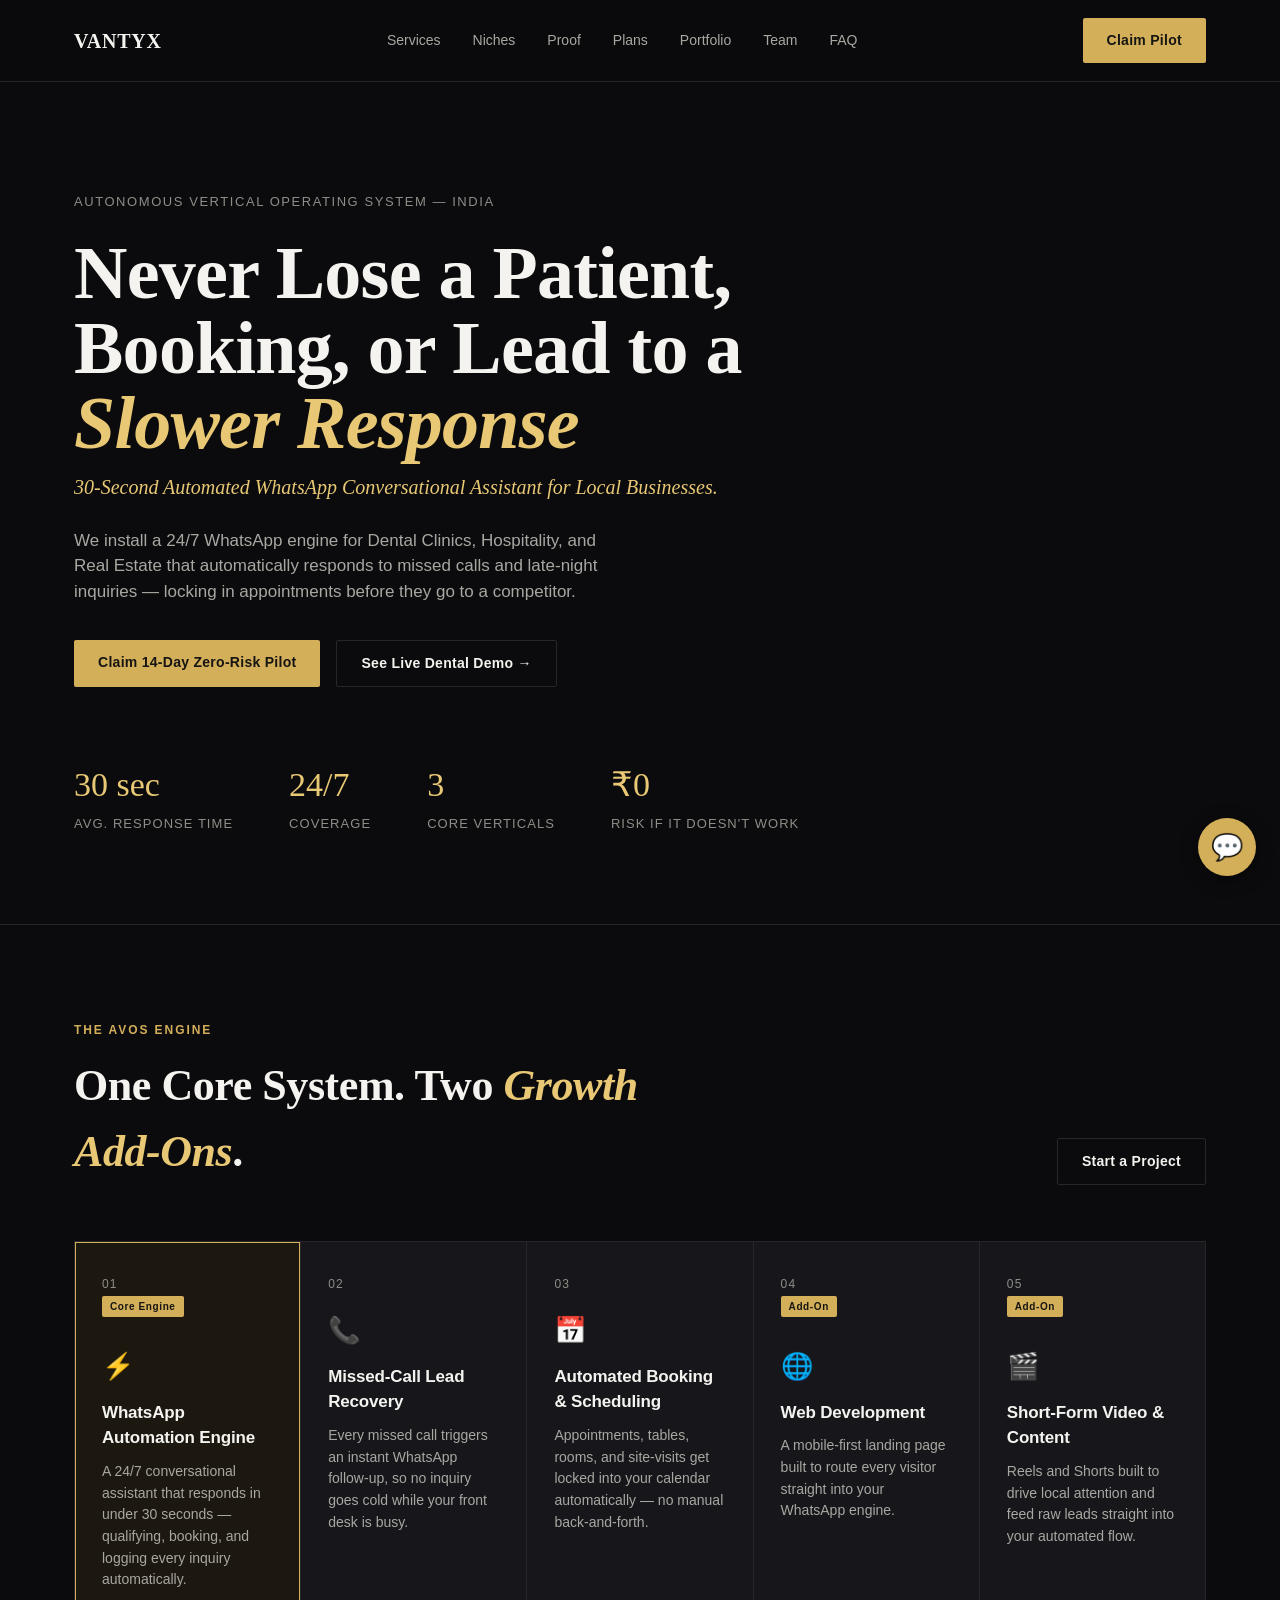
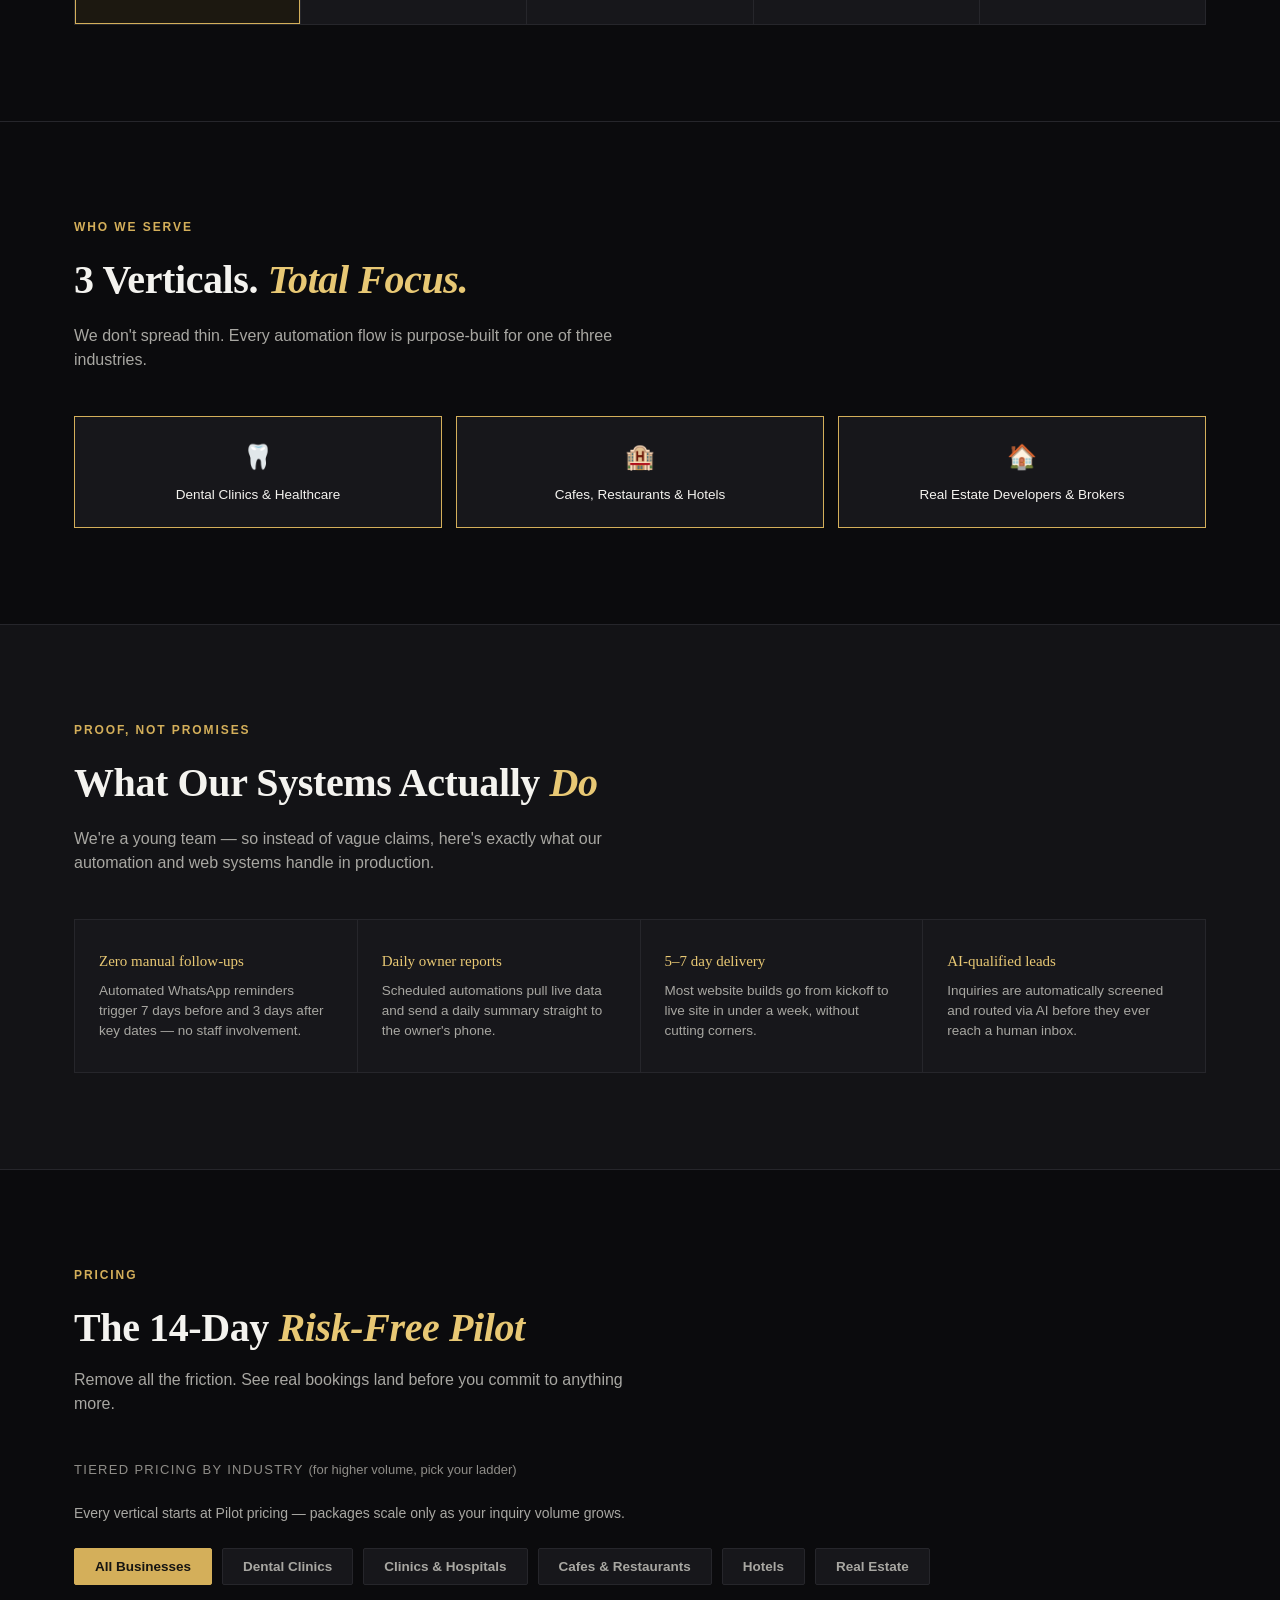
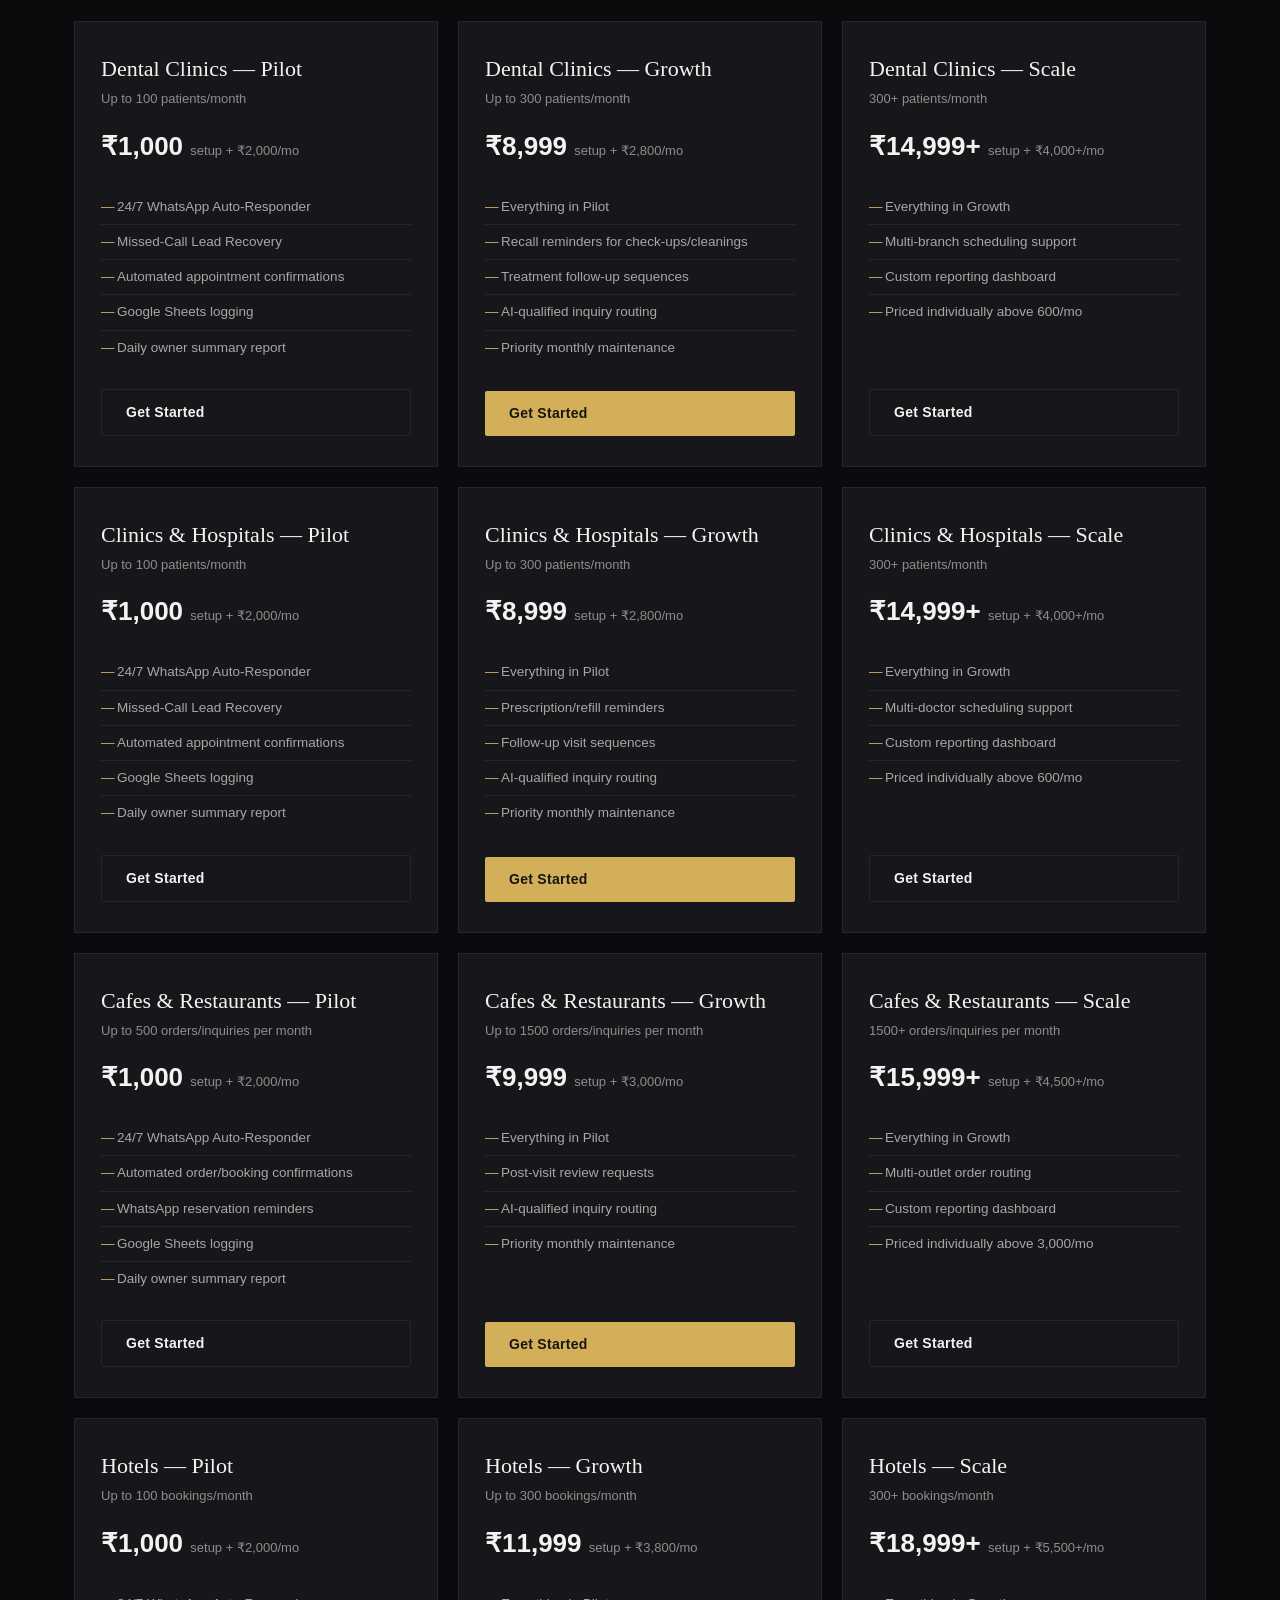
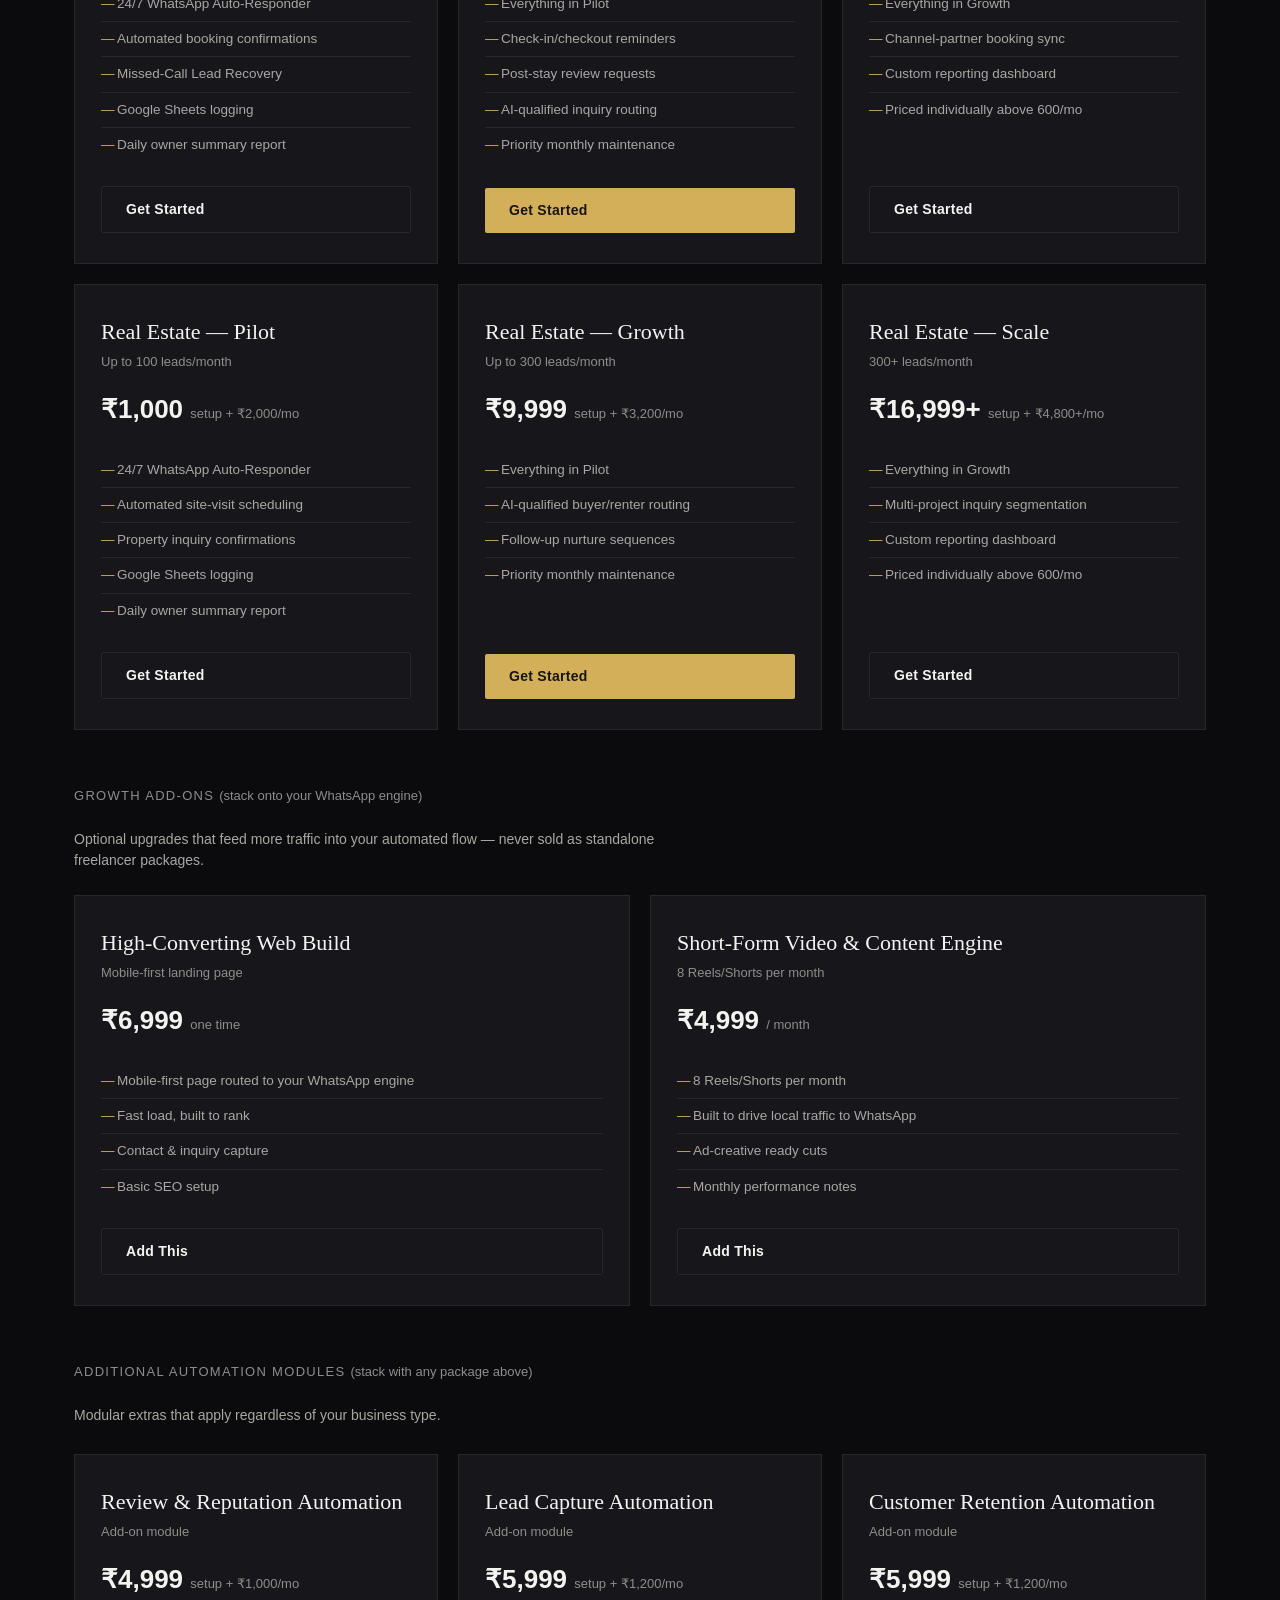
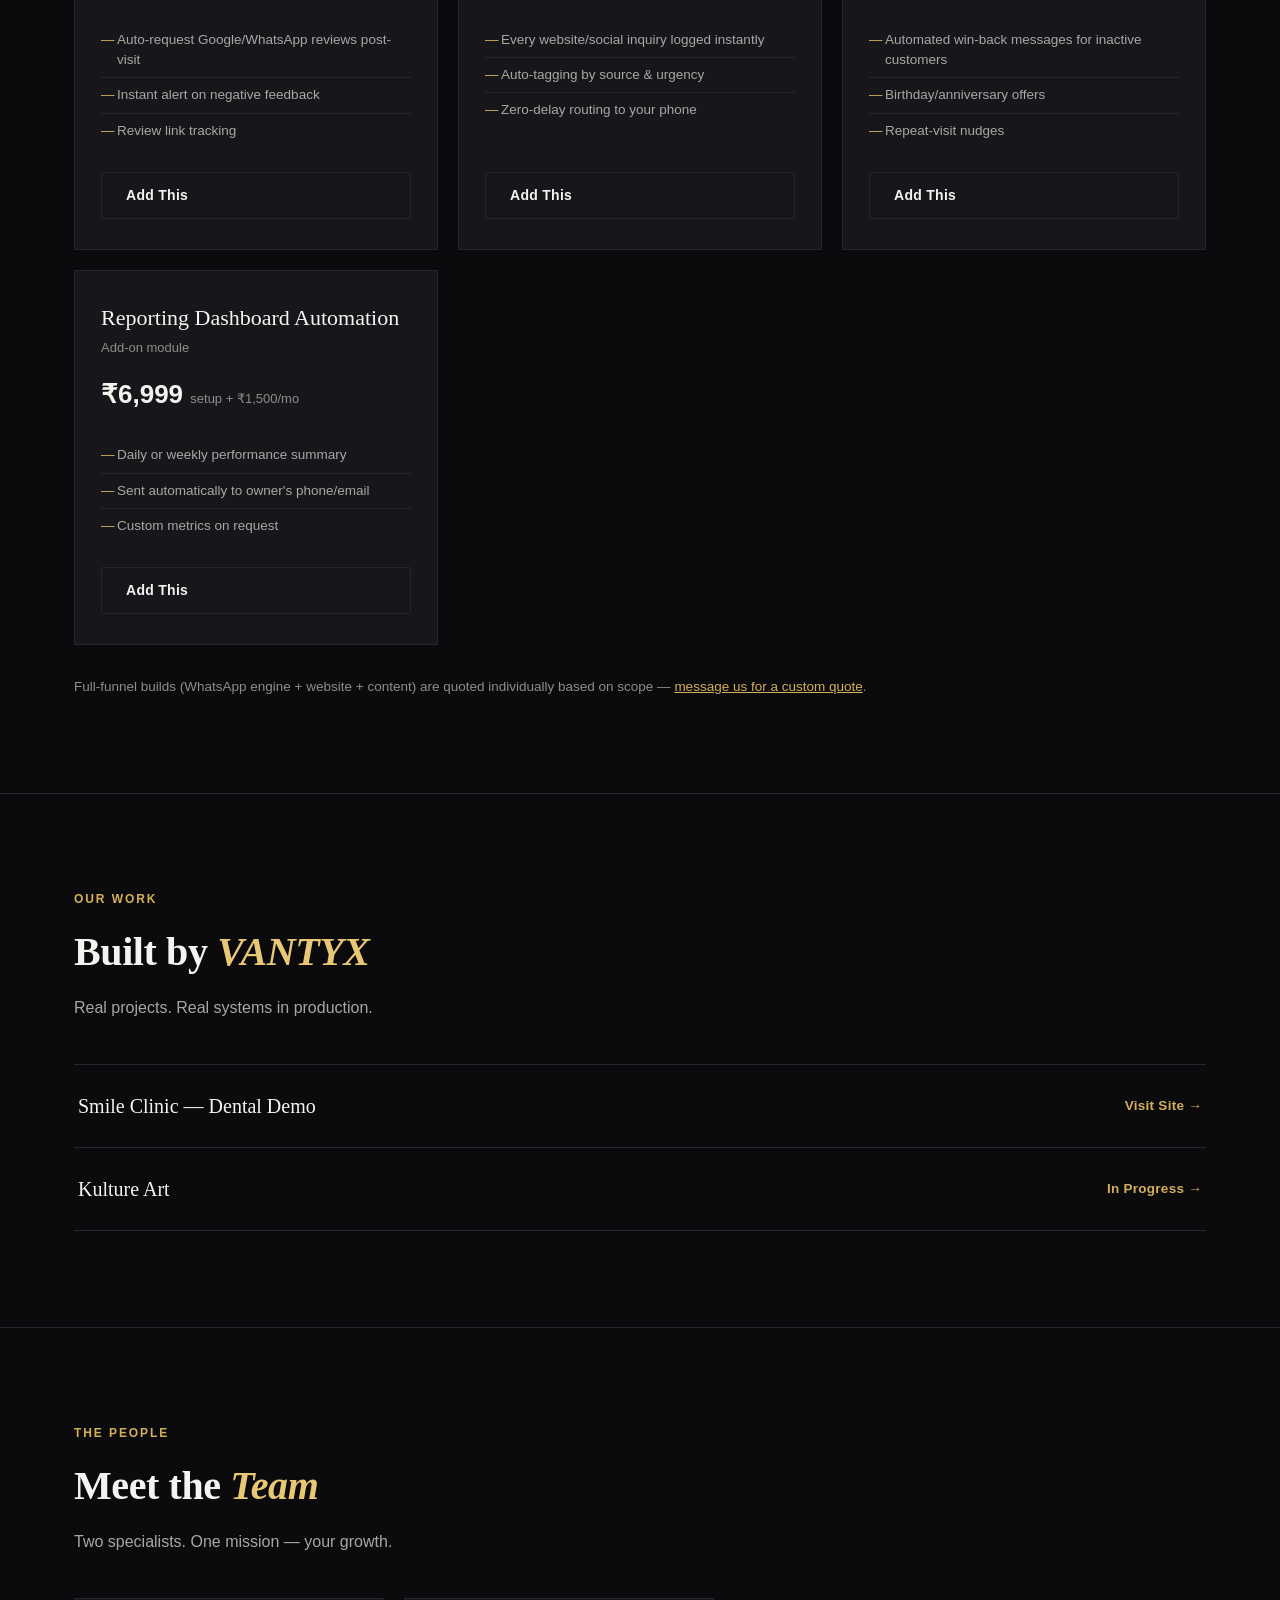
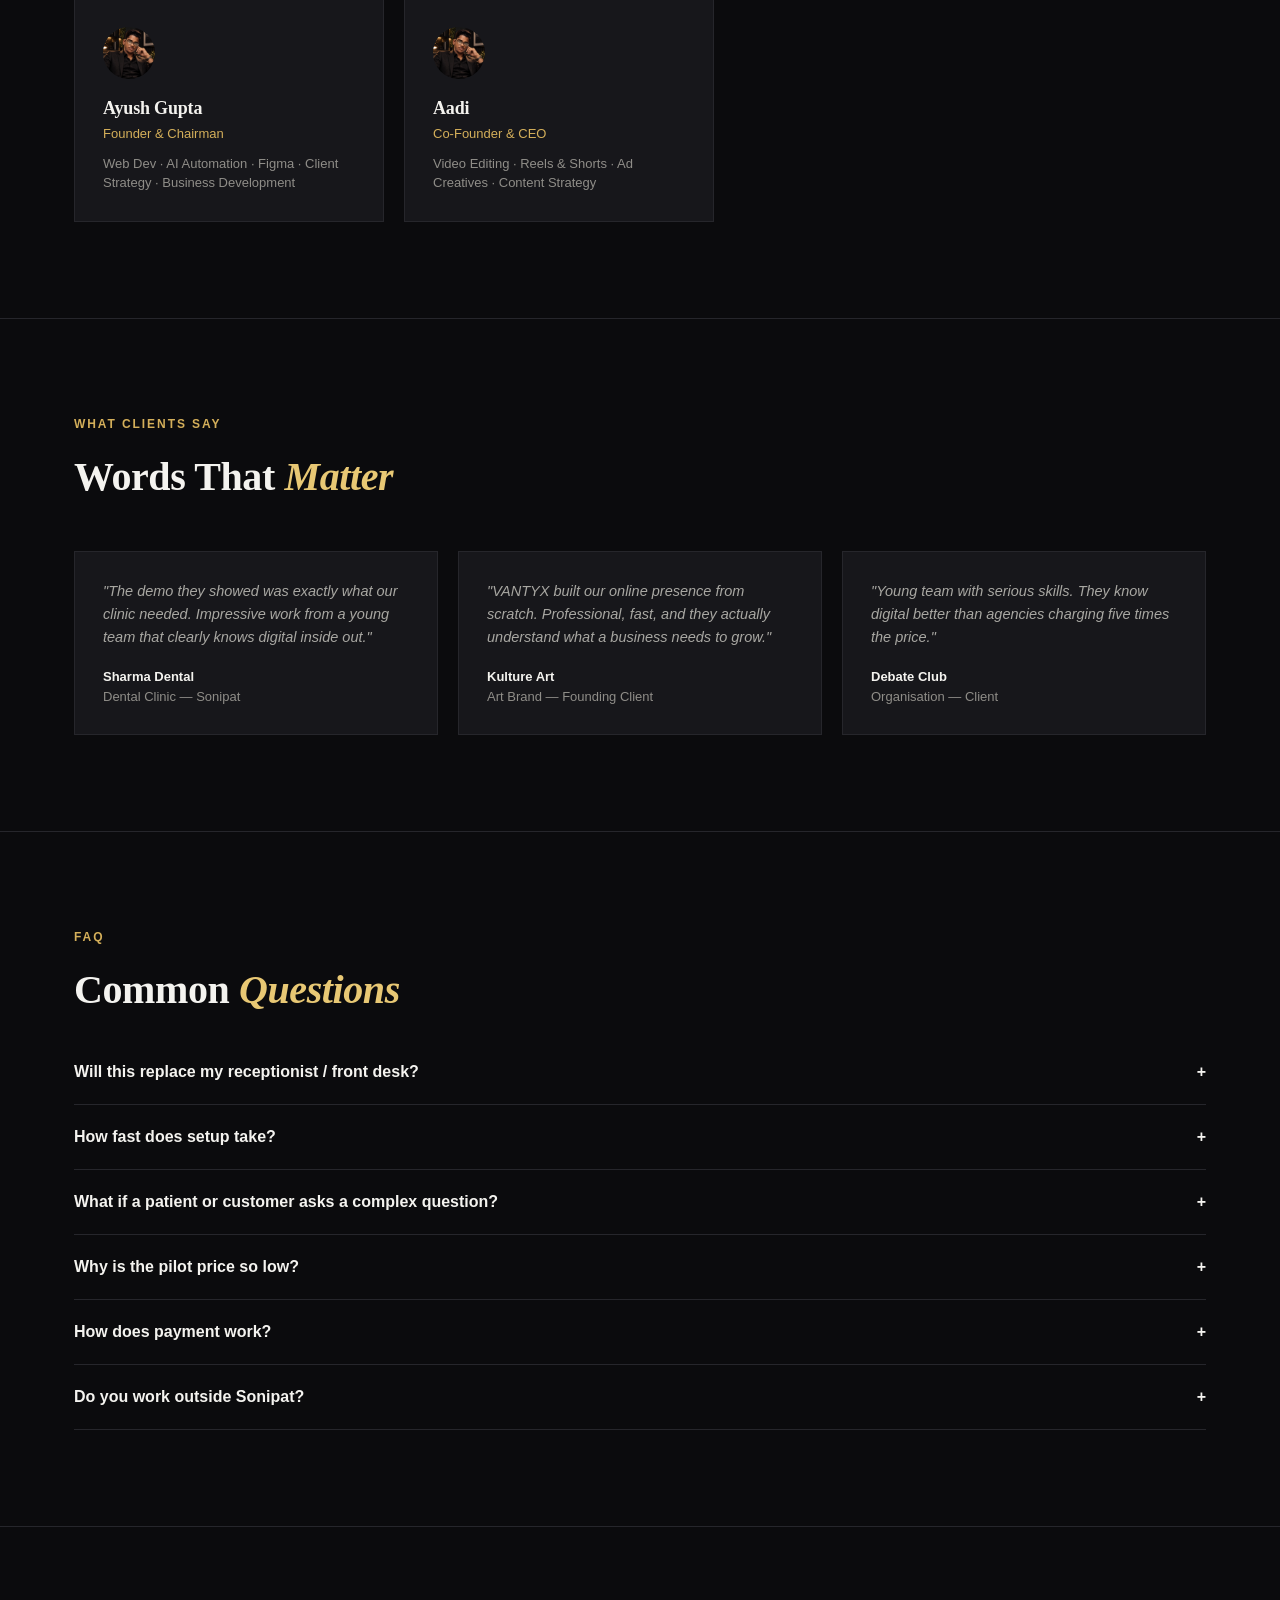
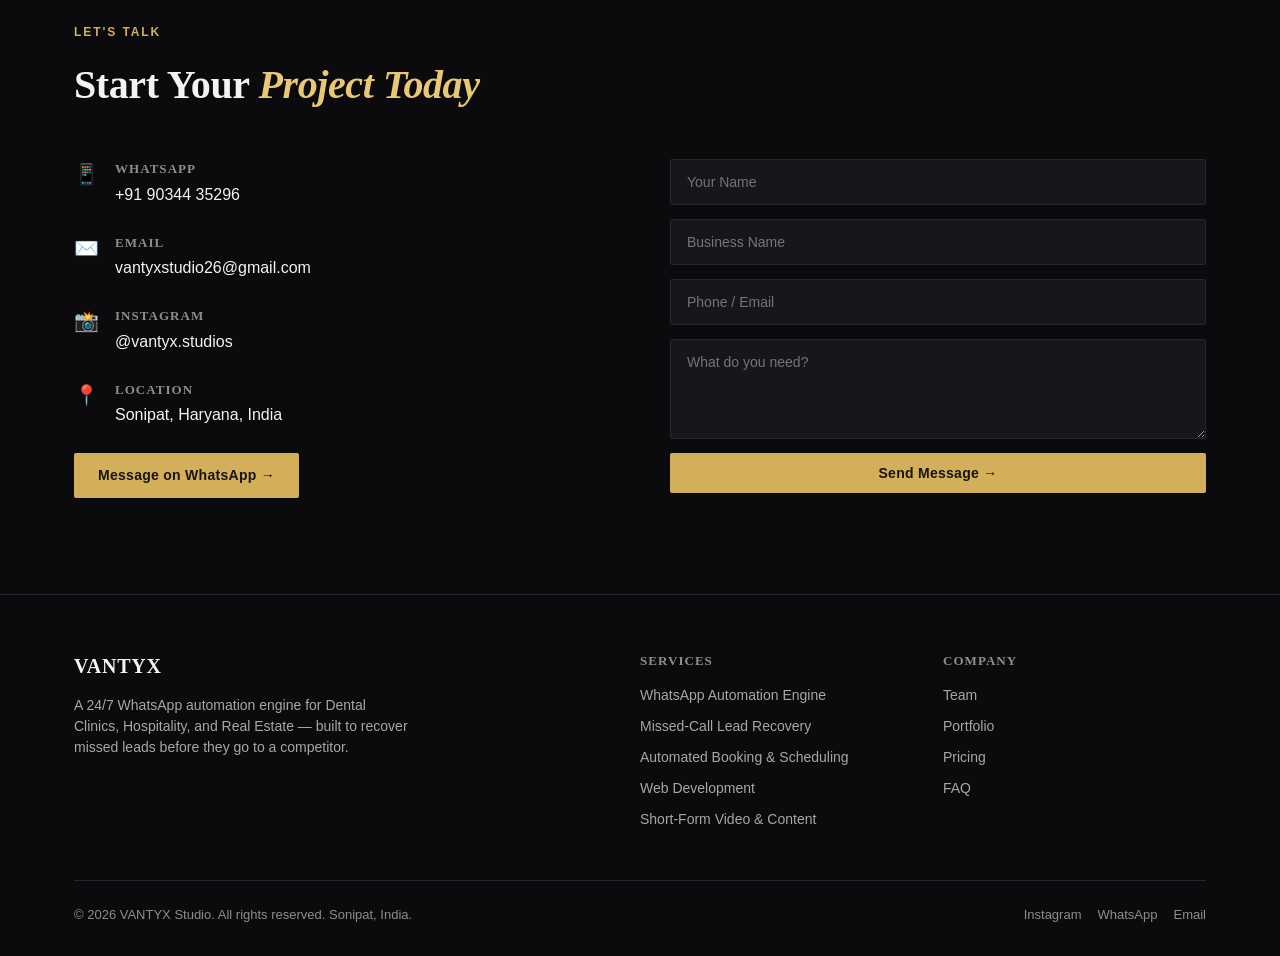
==== commit ad8342d4: "Add files via upload" ====
--- a/index.html
+++ b/index.html
@@ -35,7 +35,7 @@
   "name": "VANTYX",
   "description": "Autonomous WhatsApp booking engine and lead-recovery automation for Dental Clinics, Hospitality, and Real Estate businesses.",
   "url": "https://vantyx-studio.netlify.app/",
-  "telephone": "+91-89508-09500",
+  "telephone": "+91-90344-35296",
   "email": "vantyxstudio26@gmail.com",
   "address": {
     "@type": "PostalAddress",
@@ -373,7 +373,7 @@
       <div>
         <div class="contact-row">
           <div class="contact-icon">📱</div>
-          <div><h4>WhatsApp</h4><a href="https://wa.me/919034435296">+91 89508 09500</a></div>
+          <div><h4>WhatsApp</h4><a href="https://wa.me/919034435296">+91 90344 35296</a></div>
         </div>
         <div class="contact-row">
           <div class="contact-icon">✉️</div>
